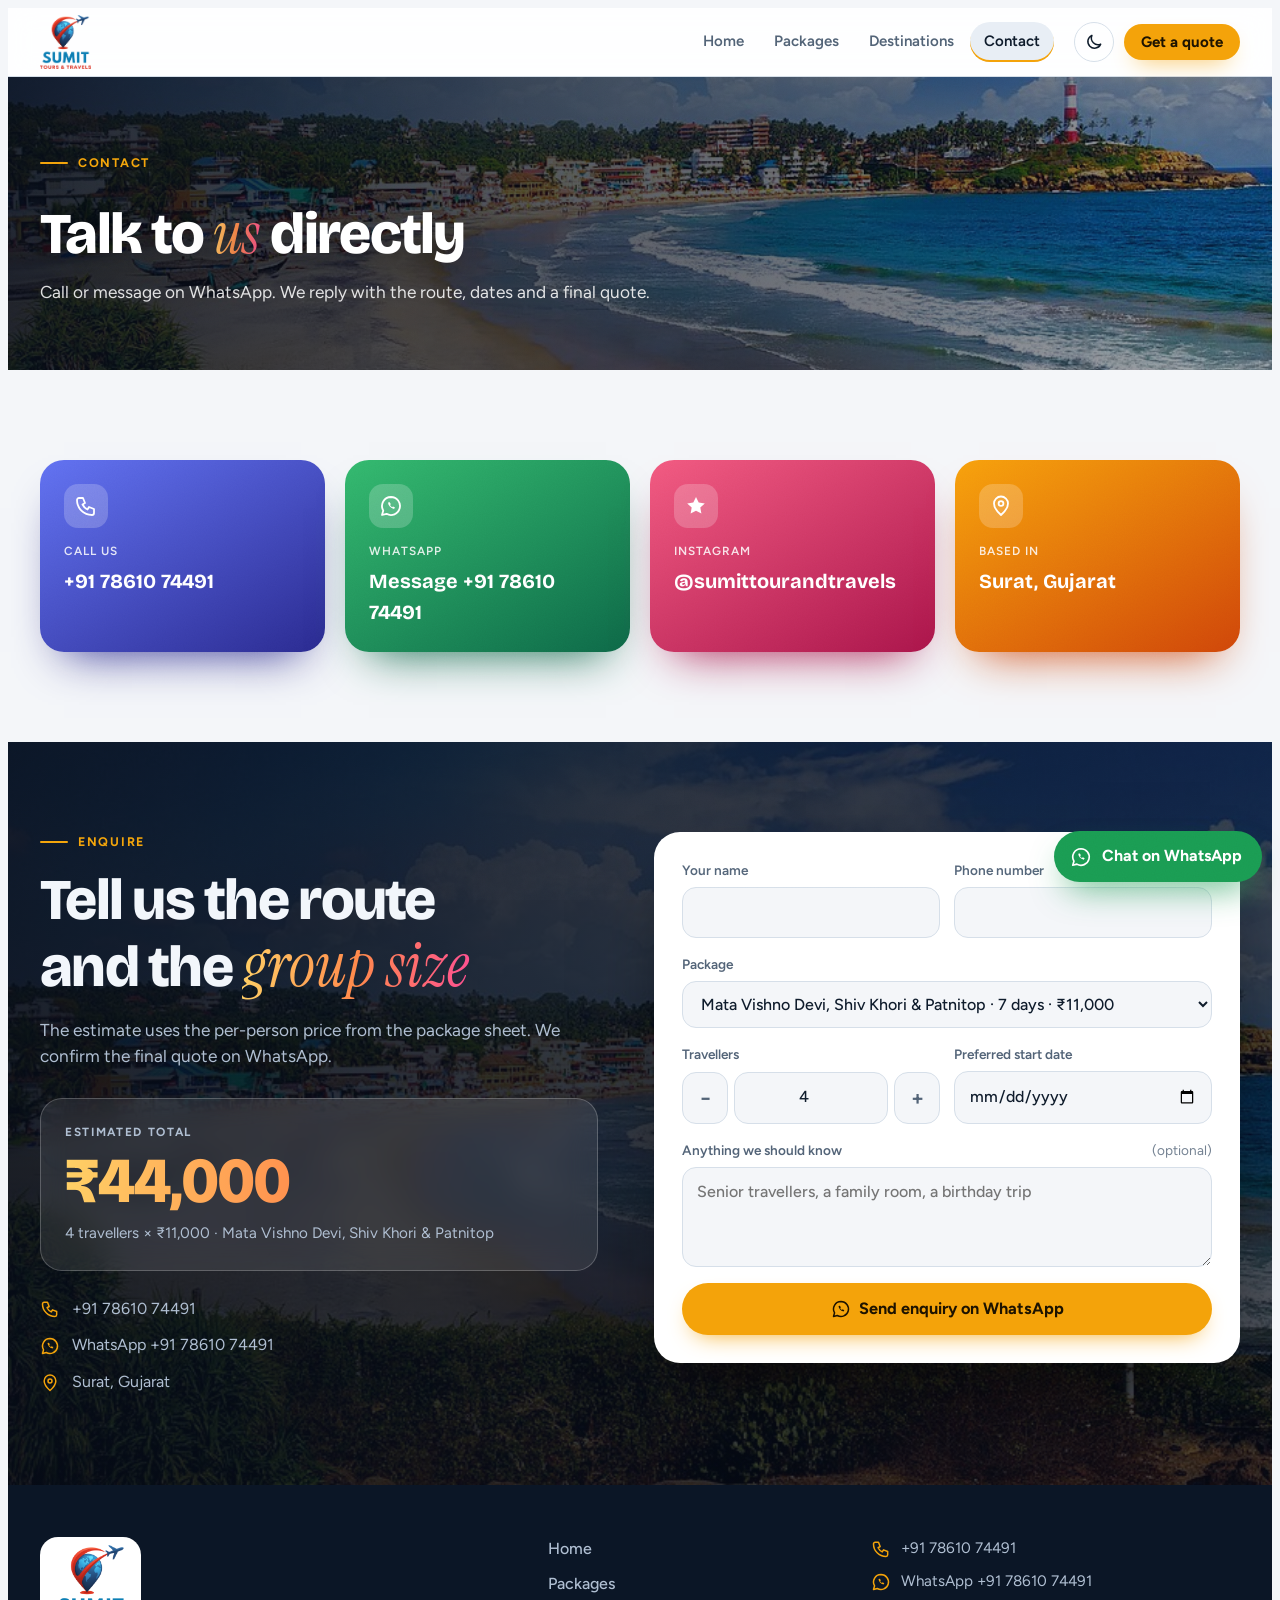
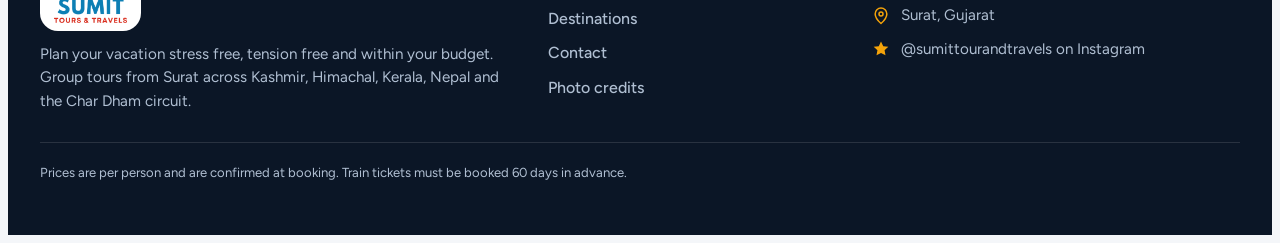
==== contact.html @ 7bdd13c0 "first commit" ====
<!doctype html><html lang="en"><head><meta charset="utf-8"><meta name="viewport" content="width=device-width,initial-scale=1"><meta name="description" content="Call or WhatsApp Sumit Tour & Travels to plan a group tour from Surat."><title>Contact | Sumit Tour &amp; Travels</title><link rel="preconnect" href="https://fonts.googleapis.com"><link rel="preconnect" href="https://fonts.gstatic.com" crossorigin><link rel="stylesheet" href="https://fonts.googleapis.com/css2?family=Bricolage+Grotesque:opsz,wght@12..96,500;12..96,700;12..96,800&family=Figtree:wght@400;500;600;700&family=Instrument+Serif:ital@1&display=swap"><link rel="stylesheet" href="style.css"></head><body data-page="contact">
<svg width="0" height="0" style="position:absolute" aria-hidden="true">
  <defs>
    <symbol id="i-bed" viewBox="0 0 24 24"><path d="M3 18V7M3 14h18v4M21 14v-2a3 3 0 0 0-3-3h-7v5" fill="none" stroke="currentColor" stroke-width="1.8" stroke-linecap="round" stroke-linejoin="round"/><circle cx="7" cy="11" r="1.6" fill="none" stroke="currentColor" stroke-width="1.8"/></symbol>
    <symbol id="i-train" viewBox="0 0 24 24"><rect x="5" y="3" width="14" height="14" rx="3" fill="none" stroke="currentColor" stroke-width="1.8"/><path d="M5 11h14M9 21l2-4M15 21l-2-4" fill="none" stroke="currentColor" stroke-width="1.8" stroke-linecap="round"/><circle cx="9" cy="14" r=".9" fill="currentColor"/><circle cx="15" cy="14" r=".9" fill="currentColor"/></symbol>
    <symbol id="i-meal" viewBox="0 0 24 24"><path d="M6 3v7a2 2 0 0 0 2 2v9M10 3v7M6 6.5h4M17 3c-2 1.5-3 4-3 7h3v11" fill="none" stroke="currentColor" stroke-width="1.8" stroke-linecap="round" stroke-linejoin="round"/></symbol>
    <symbol id="i-users" viewBox="0 0 24 24"><circle cx="9" cy="8" r="3.2" fill="none" stroke="currentColor" stroke-width="1.8"/><path d="M3 20c0-3.3 2.7-5.5 6-5.5s6 2.2 6 5.5M16 5.2a3 3 0 0 1 0 5.6M18 14.8c2 .7 3.2 2.5 3.2 5" fill="none" stroke="currentColor" stroke-width="1.8" stroke-linecap="round"/></symbol>
    <symbol id="i-van" viewBox="0 0 24 24"><path d="M2 16V7a2 2 0 0 1 2-2h10l5 5 3 2v4h-2M2 16h2M10 16h4M14 5v5h5" fill="none" stroke="currentColor" stroke-width="1.8" stroke-linecap="round" stroke-linejoin="round"/><circle cx="7" cy="17" r="2" fill="none" stroke="currentColor" stroke-width="1.8"/><circle cx="17" cy="17" r="2" fill="none" stroke="currentColor" stroke-width="1.8"/></symbol>
    <symbol id="i-heat" viewBox="0 0 24 24"><path d="M12 3c1 3 4 4.5 4 8.5a4 4 0 0 1-8 0c0-1.6.7-2.7 1.6-3.7C10 9.5 11 9 11 7c0-1.5.4-2.8 1-4z" fill="none" stroke="currentColor" stroke-width="1.8" stroke-linejoin="round"/><path d="M5 21h14" stroke="currentColor" stroke-width="1.8" stroke-linecap="round"/></symbol>
    <symbol id="i-cal" viewBox="0 0 24 24"><rect x="3.5" y="5" width="17" height="15" rx="2.5" fill="none" stroke="currentColor" stroke-width="1.8"/><path d="M3.5 10h17M8 3v4M16 3v4" fill="none" stroke="currentColor" stroke-width="1.8" stroke-linecap="round"/></symbol>
    <symbol id="i-pin" viewBox="0 0 24 24"><path d="M12 21s7-6.2 7-11.5a7 7 0 0 0-14 0C5 14.800 12 21 12 21z" fill="none" stroke="currentColor" stroke-width="1.8" stroke-linejoin="round"/><circle cx="12" cy="9.5" r="2.4" fill="none" stroke="currentColor" stroke-width="1.8"/></symbol>
    <symbol id="i-phone" viewBox="0 0 24 24"><path d="M5 4h4l2 5-2.500 1.500a11 11 0 0 0 5 5L15 13l5 2v4a2 2 0 0 1-2 2A15 15 0 0 1 3 6a2 2 0 0 1 2-2z" fill="none" stroke="currentColor" stroke-width="1.8" stroke-linejoin="round"/></symbol>
    <symbol id="i-mail" viewBox="0 0 24 24"><rect x="3" y="5" width="18" height="14" rx="2.500" fill="none" stroke="currentColor" stroke-width="1.8"/><path d="m4 7 8 6 8-6" fill="none" stroke="currentColor" stroke-width="1.8" stroke-linecap="round" stroke-linejoin="round"/></symbol>
    <symbol id="i-star" viewBox="0 0 24 24"><path d="m12 3 2.700 5.600 6.100.8-4.500 4.200 1.100 6-5.400-2.900-5.400 2.900 1.100-6L3.200 9.400l6.100-.8z" fill="currentColor"/></symbol>
    <symbol id="i-arrow" viewBox="0 0 24 24"><path d="M5 12h14m-6-6 6 6-6 6" fill="none" stroke="currentColor" stroke-width="2" stroke-linecap="round" stroke-linejoin="round"/></symbol>
    <symbol id="i-left" viewBox="0 0 24 24"><path d="m15 5-7 7 7 7" fill="none" stroke="currentColor" stroke-width="2" stroke-linecap="round" stroke-linejoin="round"/></symbol>
    <symbol id="i-right" viewBox="0 0 24 24"><path d="m9 5 7 7-7 7" fill="none" stroke="currentColor" stroke-width="2" stroke-linecap="round" stroke-linejoin="round"/></symbol>
    <symbol id="i-x" viewBox="0 0 24 24"><path d="M6 6l12 12M18 6 6 18" fill="none" stroke="currentColor" stroke-width="2" stroke-linecap="round"/></symbol>
    <symbol id="i-wa" viewBox="0 0 24 24"><path d="M12 3a9 9 0 0 0-7.700 13.600L3 21l4.500-1.200A9 9 0 1 0 12 3z" fill="none" stroke="currentColor" stroke-width="1.8" stroke-linejoin="round"/><path d="M9 8.500c.3 3 2.500 5.700 6 6.500l1-1.600-2-1-.9.800c-.9-.4-1.700-1.200-2.100-2.100l.8-.9-1-2z" fill="currentColor"/></symbol>
    <symbol id="i-menu" viewBox="0 0 24 24"><path d="M4 7h16M4 12h16M4 17h16" fill="none" stroke="currentColor" stroke-width="2" stroke-linecap="round"/></symbol>
    <symbol id="i-moon" viewBox="0 0 24 24"><path d="M20 14.500A8 8 0 0 1 9.500 4 8 8 0 1 0 20 14.500z" fill="none" stroke="currentColor" stroke-width="1.8" stroke-linejoin="round"/></symbol>
    <symbol id="i-sun" viewBox="0 0 24 24"><circle cx="12" cy="12" r="4" fill="none" stroke="currentColor" stroke-width="1.8"/><path d="M12 2v3M12 19v3M2 12h3M19 12h3M5 5l2 2M17 17l2 2M19 5l-2 2M7 17l-2 2" stroke="currentColor" stroke-width="1.8" stroke-linecap="round"/></symbol>
    <symbol id="i-warn" viewBox="0 0 24 24"><path d="M12 3 2 20h20z" fill="none" stroke="currentColor" stroke-width="1.8" stroke-linejoin="round"/><path d="M12 10v4.500M12 17.200v.1" stroke="currentColor" stroke-width="2" stroke-linecap="round"/></symbol>
    <symbol id="i-copy" viewBox="0 0 24 24"><rect x="8" y="8" width="12" height="12" rx="2.500" fill="none" stroke="currentColor" stroke-width="1.8"/><path d="M16 8V6a2 2 0 0 0-2-2H6a2 2 0 0 0-2 2v8a2 2 0 0 0 2 2h2" fill="none" stroke="currentColor" stroke-width="1.8"/></symbol>
  </defs>
</svg>
<a class="skip" href="#main">Skip to content</a>
<div class="progress" id="progress" aria-hidden="true"></div>
<header class="top" id="top">
  <div class="wrap top-in">
    <a class="logo" href="index.html" aria-label="Sumit Tour &amp; Travels home"><img src="images/logo.png" alt="Sumit Tours &amp; Travels" width="52" height="56"></a>
    <nav class="nav" id="nav" aria-label="Main"><a href="index.html">Home</a><a href="packages.html">Packages</a><a href="destinations.html">Destinations</a><a href="contact.html" aria-current="page">Contact</a></nav>
    <div class="top-actions">
      <button class="icon-btn" id="themeBtn" type="button" aria-label="Switch colour theme"><svg width="20" height="20"><use href="#i-moon"/></svg></button>
      <a class="btn btn-accent btn-sm" href="contact.html">Get a quote</a>
      <button class="icon-btn menu-btn" id="menuBtn" type="button" aria-label="Open menu" aria-expanded="false" aria-controls="nav"><svg width="22" height="22"><use href="#i-menu"/></svg></button>
    </div>
  </div>
</header>
<main id="main">
<section class="phead">
  <div class="phead-bg" data-bg="kovalam" aria-hidden="true"></div>
  <div class="wrap phead-in"><p class="eyebrow">Contact</p><h1>Talk to <em>us</em> directly</h1><p class="sec-sub">Call or message on WhatsApp. We reply with the route, dates and a final quote.</p></div>
</section>

  <section class="section"><div class="wrap"><div class="ccards" id="ccards"></div></div></section>
  <section class="section enquire" id="enquire" aria-labelledby="h-enq">
    <div class="enq-bg" id="enqBg" aria-hidden="true"></div>
    <div class="wrap enq">
      <div class="enq-copy">
        <p class="eyebrow">Enquire</p>
        <h2 id="h-enq">Tell us the route and the <em>group size</em></h2>
        <p class="sec-sub">The estimate uses the per-person price from the package sheet. We confirm the final quote on WhatsApp.</p>
        <div class="estimate" aria-live="polite">
          <p class="est-label">Estimated total</p>
          <p class="est-total" id="estTotal">₹0</p>
          <p class="est-line" id="estLine"></p>
        </div>
        <ul class="contact" id="contactList"></ul>
      </div>

      <form class="form" id="enqForm" novalidate>
        <div class="two">
          <label class="fld" for="fName"><span>Your name</span><input id="fName" name="name" type="text" autocomplete="name" required></label>
          <label class="fld" for="fPhone"><span>Phone number</span><input id="fPhone" name="phone" type="tel" inputmode="tel" autocomplete="tel" required></label>
        </div>
        <label class="fld" for="fPkg"><span>Package</span><select id="fPkg" name="pkg"></select></label>
        <div class="two">
          <label class="fld" for="fPax"><span>Travellers</span>
            <div class="stepper">
              <button type="button" id="paxMinus" aria-label="Fewer travellers">−</button>
              <input id="fPax" name="pax" type="number" min="1" max="60" value="4" inputmode="numeric">
              <button type="button" id="paxPlus" aria-label="More travellers">+</button>
            </div>
          </label>
          <label class="fld" for="fDate"><span>Preferred start date</span><input id="fDate" name="date" type="date"></label>
        </div>
        <label class="fld" for="fNote"><span>Anything we should know <em>(optional)</em></span><textarea id="fNote" name="note" rows="3" placeholder="Senior travellers, a family room, a birthday trip"></textarea></label>
        <p class="form-err" id="formErr" role="alert" hidden></p>
        <button class="btn btn-accent btn-lg wide" type="submit"><svg width="20" height="20"><use href="#i-wa"/></svg> Send enquiry on WhatsApp</button>
        <div class="ready" id="ready" hidden>
          <p><b>Your message is ready.</b> Open WhatsApp to send it to us.</p>
          <pre id="readyMsg"></pre>
          <div class="ready-btns">
            <a class="btn btn-accent" id="waLink" href="#" target="_blank" rel="noopener">Open WhatsApp <svg width="18" height="18"><use href="#i-arrow"/></svg></a>
            <button class="btn btn-ghost" id="copyMsg" type="button"><svg width="18" height="18"><use href="#i-copy"/></svg> <span>Copy message</span></button>
          </div>
        </div>
      </form>
    </div>
  </section>
</main>
<footer class="foot">
  <div class="wrap foot-in">
    <div>
      <a class="logo foot-logo" href="index.html" aria-label="Sumit Tour &amp; Travels home"><img src="images/logo.png" alt="Sumit Tours &amp; Travels" width="78" height="84"></a>
      <p class="foot-note">Plan your vacation stress free, tension free and within your budget. Group tours from Surat across Kashmir, Himachal, Kerala, Nepal and the Char Dham circuit.</p>
    </div>
    <nav class="foot-nav" aria-label="Footer"><a href="index.html">Home</a><a href="packages.html">Packages</a><a href="destinations.html">Destinations</a><a href="contact.html">Contact</a><a href="credits.html">Photo credits</a></nav>
    <ul class="foot-contact" id="footContact"></ul>
    <p class="fine">Prices are per person and are confirmed at booking. Train tickets must be booked 60 days in advance.</p>
  </div>
</footer>
<script src="data.js"></script><script src="photos.js"></script><script src="art.js"></script><script src="app.js"></script></body></html>
---- style.css ----
/* Layout concept: a cinematic photo hero that rotates with the headline word, then paper-ticket cards (perforated stubs,
   because every trip leaves Surat by train), photo reels, and a dark glass enquiry panel. Saffron is the action colour. */
:root {
  --bg: #f4f6f9;
  --surface: #ffffff;
  --tint: #e8eef5;
  --fg: #0f1c2c;
  --muted: #536478;
  --line: #d6dfe9;
  --accent: #f4a30a;
  --accent-2: #ff5d8f;
  --accent-ink: #1d1300;
  --accent-text: #bf6400;
  --teal: #0c7f79;
  --teal-soft: #d6f0ee;
  --warn: #b3261e;
  --warn-soft: #fde9e7;
  --ink: #0b1626;
  --ink-2: #14284a;
  --on-ink: #f2f6fb;
  --on-ink-muted: #b0bfd2;
  --shadow: 0 1px 2px rgba(11, 22, 38, .06), 0 14px 34px -14px rgba(11, 22, 38, .28);
  --grad: linear-gradient(95deg, #ffd166, #ff8a4c 50%, #ff4f93);
  --grad-text: linear-gradient(95deg, #d97700, #f0502f 55%, #e0307f);
  --font-display: 'Bricolage Grotesque', 'Trebuchet MS', system-ui, sans-serif;
  --font-serif: 'Instrument Serif', 'Georgia', serif;
  --font-body: 'Figtree', system-ui, -apple-system, 'Segoe UI', sans-serif;
  --radius: 22px;
}
@media (prefers-color-scheme: dark) {
  :root:not([data-theme="light"]) {
    --bg: #09131f; --surface: #101e30; --tint: #0d1927; --fg: #eaf0f6; --muted: #9db0c3; --line: #223549;
    --accent: #f6b53c; --accent-text: #f6b53c; --teal: #38c4bc; --teal-soft: #12353a; --warn: #ff8f86; --warn-soft: #3a1d1d;
    --shadow: 0 1px 2px rgba(0, 0, 0, .35), 0 16px 36px -14px rgba(0, 0, 0, .7); --grad-text: var(--grad);
    color-scheme: dark;
  }
}
:root[data-theme="dark"] {
  --bg: #09131f; --surface: #101e30; --tint: #0d1927; --fg: #eaf0f6; --muted: #9db0c3; --line: #223549;
  --accent: #f6b53c; --accent-text: #f6b53c; --teal: #38c4bc; --teal-soft: #12353a; --warn: #ff8f86; --warn-soft: #3a1d1d;
  --shadow: 0 1px 2px rgba(0, 0, 0, .35), 0 16px 36px -14px rgba(0, 0, 0, .7); --grad-text: var(--grad);
  color-scheme: dark;
}

*, *::before, *::after { box-sizing: border-box; }
[hidden] { display: none !important; }
html { scroll-behavior: smooth; scroll-padding-top: 84px; }
body { background: var(--bg); color: var(--fg); font-family: var(--font-body); font-size: 16px; line-height: 1.55; -webkit-font-smoothing: antialiased; overflow-x: clip; }
/* film grain */
body::after { content: ""; position: fixed; inset: 0; z-index: 90; pointer-events: none; opacity: .06; mix-blend-mode: overlay; background-image: url("data:image/svg+xml;utf8,<svg xmlns='http://www.w3.org/2000/svg' width='160' height='160'><filter id='n'><feTurbulence type='fractalNoise' baseFrequency='.9' numOctaves='2' stitchTiles='stitch'/><feColorMatrix values='0 0 0 0 1  0 0 0 0 1  0 0 0 0 1  0 0 0 .9 0'/></filter><rect width='100%' height='100%' filter='url(%23n)'/></svg>"); }
img, svg { max-width: 100%; }
a { color: inherit; }
h1, h2, h3, h4 { font-family: var(--font-display); line-height: 1.08; margin: 0; text-wrap: balance; letter-spacing: -.02em; }
h2 em, h1 em { font-family: var(--font-serif); font-style: italic; font-weight: 400; letter-spacing: 0; }
p { margin: 0; }
button, input, select, textarea { font: inherit; color: inherit; }
:focus-visible { outline: 3px solid var(--accent); outline-offset: 2px; border-radius: 6px; }
.wrap { width: min(1200px, 100% - 40px); margin-inline: auto; }
.skip { position: absolute; left: -999px; top: 8px; background: var(--accent); color: var(--accent-ink); padding: 8px 14px; border-radius: 8px; z-index: 200; }
.skip:focus { left: 12px; }
.progress { position: fixed; top: 0; left: 0; height: 3px; width: 100%; transform-origin: 0 50%; transform: scaleX(var(--p, 0)); background: var(--grad); z-index: 120; }

/* ---------- header ---------- */
.top { position: sticky; top: env(safe-area-inset-top, 0px); z-index: 100; background: color-mix(in srgb, var(--surface) 90%, transparent); backdrop-filter: blur(14px) saturate(1.4); border-bottom: 1px solid var(--line); color: var(--fg); }
.top-in { display: flex; align-items: center; gap: 20px; min-height: 68px; }
.logo { display: inline-flex; align-items: center; gap: 10px; text-decoration: none; font-family: var(--font-display); font-weight: 600; font-size: 1.15rem; letter-spacing: -.01em; }
.logo b { font-weight: 800; color: var(--accent-text); margin-left: 3px; }
.nav { display: flex; gap: 2px; margin-left: auto; }
.nav a { text-decoration: none; padding: 8px 14px; border-radius: 999px; font-weight: 600; font-size: .94rem; color: var(--muted); transition: color .2s, background .2s; }
.nav a:hover { color: var(--fg); background: var(--tint); }
.top-actions { display: flex; align-items: center; gap: 10px; }
.icon-btn { display: inline-grid; place-items: center; width: 40px; height: 40px; border-radius: 50%; border: 1px solid var(--line); background: transparent; color: inherit; cursor: pointer; transition: background .2s, transform .2s; }
.icon-btn:hover { background: var(--tint); transform: rotate(12deg); }
.icon-btn.round { background: var(--surface); }
.icon-btn.round:hover { transform: none; }

/* ---------- buttons ---------- */
.btn { position: relative; display: inline-flex; align-items: center; justify-content: center; gap: 8px; padding: 13px 22px; border-radius: 999px; border: 1.5px solid transparent; font-weight: 700; text-decoration: none; cursor: pointer; transition: transform .2s, box-shadow .25s, background .2s; line-height: 1.1; overflow: hidden; isolation: isolate; }
.btn svg { transition: transform .25s; }
.btn:hover svg { transform: translateX(4px); }
.btn:active { transform: scale(.98); }
.btn-accent { background: var(--accent); color: var(--accent-ink); box-shadow: 0 10px 24px -12px var(--accent); }
.btn-accent::after { content: ""; position: absolute; inset: 0; z-index: -1; background: linear-gradient(110deg, transparent 30%, rgba(255, 255, 255, .55) 50%, transparent 70%); transform: translateX(-120%); transition: transform .6s; }
.btn-accent:hover::after { transform: translateX(120%); }
.btn-accent:hover { box-shadow: 0 14px 30px -10px var(--accent); transform: translateY(-2px); }
.btn-ghost { background: transparent; border-color: currentColor; color: inherit; }
.btn-ghost:hover { background: var(--tint); }
.btn-sm { padding: 9px 16px; font-size: .94rem; }
.btn-lg { padding: 15px 28px; font-size: 1.02rem; }
.btn.wide { width: 100%; }
.link-btn { background: none; border: 0; padding: 4px 0; color: var(--teal); font-weight: 700; cursor: pointer; text-decoration: underline; text-underline-offset: 3px; }

/* ---------- hero (inset photo card, search bar, region circles) ---------- */
.hero2 { padding-top: 18px; }
.hero-card { position: relative; isolation: isolate; border-radius: 32px; overflow: hidden; color: #fff; background: var(--ink); min-height: 600px; display: flex; flex-direction: column; justify-content: flex-end; padding: 56px 48px 112px; }
.hero-bg { position: absolute; inset: 0; z-index: -3; }
.slide { position: absolute; inset: 0; opacity: 0; transition: opacity 1.4s ease; }
.slide.on { opacity: 1; }
.slide .art { position: absolute; inset: 0; background: var(--ink-2); }
.slide.on .art svg, .slide.on .art img { animation: kb 16s ease-out forwards; }
@keyframes kb { from { transform: scale(1.02); } to { transform: scale(1.12) translate(-1.2%, -.8%); } }
.hero-shade { position: absolute; inset: 0; z-index: -2; background: linear-gradient(0deg, rgba(6, 12, 24, .88) 0%, rgba(6, 12, 24, .4) 42%, rgba(6, 12, 24, .05) 100%), linear-gradient(90deg, rgba(6, 12, 24, .45), transparent 62%); }
.hero-copy { max-width: 700px; }
.pill { display: inline-flex; align-items: center; gap: 10px; padding: 7px 16px 7px 12px; border-radius: 999px; background: rgba(255, 255, 255, .14); border: 1px solid rgba(255, 255, 255, .28); backdrop-filter: blur(10px); font-size: .86rem; font-weight: 600; }
.live { width: 9px; height: 9px; border-radius: 50%; background: #4ade80; box-shadow: 0 0 0 0 #4ade8099; animation: pulse 2s infinite; }
@keyframes pulse { 70% { box-shadow: 0 0 0 10px #4ade8000; } 100% { box-shadow: 0 0 0 0 #4ade8000; } }
h1 { font-size: clamp(2.3rem, 5.6vw, 4.5rem); font-weight: 750; margin-top: 18px; letter-spacing: -.035em; line-height: 1.02; text-shadow: 0 4px 30px rgba(0, 0, 0, .4); }
.rot { display: inline-block; }
.rot em { display: inline-block; font-size: 1.1em; line-height: .95; background: var(--grad); -webkit-background-clip: text; background-clip: text; color: transparent; padding-right: .08em; text-shadow: none; }
.rot em.swap { animation: wordIn .7s cubic-bezier(.2, .8, .2, 1); }
@keyframes wordIn { from { opacity: 0; transform: translateY(45%) skewY(4deg); filter: blur(8px); } }
.lead { font-size: clamp(1rem, 1.6vw, 1.15rem); color: #e3ebf5; margin-top: 18px; max-width: 56ch; }
.hero-cta { display: flex; gap: 14px; flex-wrap: wrap; align-items: center; margin-top: 26px; }
.featured { display: inline-flex; align-items: center; gap: 12px; padding: 8px 16px 8px 18px; border-radius: 999px; border: 1px solid rgba(255, 255, 255, .3); background: rgba(255, 255, 255, .12); backdrop-filter: blur(12px); color: #fff; cursor: pointer; text-align: left; transition: background .2s; max-width: 100%; }
.featured:hover { background: rgba(255, 255, 255, .24); }
.f-label { font-size: .68rem; letter-spacing: .12em; text-transform: uppercase; opacity: .75; font-weight: 700; }
.f-main { display: grid; line-height: 1.2; min-width: 0; }
.f-main b { font-size: .95rem; font-weight: 700; white-space: nowrap; overflow: hidden; text-overflow: ellipsis; }
.f-main i { font-style: normal; font-size: .82rem; opacity: .85; }
.hero-thumbs { position: absolute; right: 28px; top: 50%; transform: translateY(-62%); display: grid; gap: 10px; }
.thumb { position: relative; width: 92px; height: 62px; padding: 0; border-radius: 16px; border: 2px solid rgba(255, 255, 255, .45); overflow: hidden; cursor: pointer; background: none; transition: transform .3s, border-color .3s, opacity .3s; opacity: .8; }
.thumb .art { position: absolute; inset: 0; }
.thumb span { position: absolute; left: 0; right: 0; bottom: 0; padding: 10px 6px 3px; font-size: .68rem; font-weight: 700; background: linear-gradient(0deg, rgba(6, 12, 24, .85), transparent); }
.thumb:hover { opacity: 1; transform: translateX(-4px); }
.thumb[aria-selected="true"] { opacity: 1; border-color: var(--accent); transform: translateX(-10px) scale(1.06); }
.photo-credit { position: absolute; right: 28px; bottom: 80px; font-size: .74rem; color: rgba(255, 255, 255, .75); text-align: right; max-width: 52%; }
.photo-credit a { text-underline-offset: 2px; }

.finder { position: relative; z-index: 5; margin: -50px 28px 0; background: var(--surface); border: 1px solid var(--line); border-radius: 26px; box-shadow: 0 30px 60px -30px rgba(11, 22, 38, .55); padding: 16px 16px 16px 22px; display: grid; grid-template-columns: repeat(3, minmax(0, 1fr)) auto; gap: 14px; align-items: end; }
.finder .fld input, .finder .fld select { background: var(--bg); }
.cats { display: flex; gap: 22px; overflow-x: auto; padding: 38px 6px 10px; margin-inline: auto; width: max-content; max-width: 100%; scrollbar-width: none; }
.cat { flex: none; display: grid; justify-items: center; gap: 4px; width: 118px; background: none; border: 0; cursor: pointer; text-align: center; color: var(--fg); }
.cat .cat-ph { position: relative; width: 92px; height: 92px; border-radius: 50%; overflow: hidden; box-shadow: 0 0 0 3px var(--bg), 0 0 0 5px var(--line); transition: transform .3s, box-shadow .3s; margin-bottom: 6px; }
.cat .cat-ph .art { position: absolute; inset: 0; }
.cat:hover .cat-ph { transform: translateY(-5px) scale(1.04); box-shadow: 0 0 0 3px var(--bg), 0 0 0 5px var(--accent); }
.cat b { font-size: .92rem; line-height: 1.2; }
.cat small { color: var(--muted); font-size: .8rem; }
.trust { display: flex; flex-wrap: wrap; justify-content: center; gap: 12px 34px; list-style: none; margin: 0; padding: 22px 0 0; border-top: 1px solid var(--line); margin-top: 18px; color: var(--muted); font-weight: 600; font-size: .94rem; }
.trust li { display: inline-flex; align-items: center; gap: 9px; }
.trust svg { color: var(--teal); }

.fab { position: fixed; right: 18px; bottom: calc(18px + env(safe-area-inset-bottom, 0px)); z-index: 80; display: inline-flex; align-items: center; gap: 10px; padding: 13px 20px 13px 16px; border-radius: 999px; background: #1a9b52; color: #fff; font-weight: 700; text-decoration: none; box-shadow: 0 16px 34px -12px rgba(26, 155, 82, .8); transition: transform .2s, box-shadow .2s; }
.fab:hover { transform: translateY(-3px); box-shadow: 0 22px 40px -12px rgba(26, 155, 82, .9); }

/* ---------- sections ---------- */
.section { padding-block: 90px; }
.section.tint { background: var(--tint); }
.sec-head { display: grid; gap: 14px; margin-bottom: 40px; max-width: 780px; }
.sec-head.row { max-width: none; display: flex; align-items: end; justify-content: space-between; gap: 20px; }
.eyebrow { font-size: .78rem; font-weight: 700; letter-spacing: .14em; text-transform: uppercase; color: var(--teal); display: flex; gap: 10px; align-items: center; flex-wrap: wrap; }
.eyebrow::before { content: ""; width: 28px; height: 2px; background: currentColor; border-radius: 2px; }
h2 { font-size: clamp(2rem, 4.6vw, 3.6rem); font-weight: 800; letter-spacing: -.03em; }
h2 em { font-size: 1.08em; background: var(--grad-text); -webkit-background-clip: text; background-clip: text; color: transparent; padding-right: .05em; }
.sec-sub { color: var(--muted); font-size: 1.08rem; max-width: 62ch; }
.sample { text-transform: none; letter-spacing: 0; font-size: .74rem; font-weight: 600; padding: 3px 10px; border-radius: 999px; background: var(--warn-soft); color: var(--warn); }
.sample::before { display: none; }

/* scroll-driven entrance (transform only, so content is never hidden) */
@supports (animation-timeline: view()) {
  .sec-head, .step, .inc-grid li, .person, .rev { animation: rise linear both; animation-timeline: view(); animation-range: entry 0% entry 45%; }
  @keyframes rise { from { transform: translateY(46px) scale(.97); } }
}

/* ---------- filters ---------- */
.filters { display: grid; gap: 16px; margin-bottom: 34px; padding: 20px; background: var(--surface); border: 1px solid var(--line); border-radius: var(--radius); box-shadow: var(--shadow); }
.chips { display: flex; flex-wrap: wrap; gap: 8px; }
.chip-btn { border: 1.5px solid var(--line); background: transparent; padding: 9px 18px; border-radius: 999px; font-weight: 600; font-size: .92rem; cursor: pointer; transition: all .25s; }
.chip-btn:hover { border-color: var(--accent); transform: translateY(-1px); }
.chip-btn[aria-pressed="true"] { background: var(--fg); color: var(--bg); border-color: var(--fg); }
.chip-btn small { opacity: .6; margin-left: 6px; font-variant-numeric: tabular-nums; }
.filter-row { display: grid; grid-template-columns: minmax(0, 1.4fr) repeat(3, minmax(0, 1fr)); gap: 14px; }
.fld { display: grid; gap: 6px; min-width: 0; font-size: .85rem; font-weight: 600; color: var(--muted); }
.fld > span { display: flex; justify-content: space-between; gap: 8px; }
.fld em { font-weight: 400; font-style: normal; opacity: .8; }
.fld input, .fld select, .fld textarea { width: 100%; padding: 12px 14px; border-radius: 14px; border: 1.5px solid var(--line); background: var(--bg); color: var(--fg); font-weight: 500; font-size: 1rem; min-width: 0; transition: border-color .2s, box-shadow .2s; }
.fld textarea { resize: vertical; }
.fld input:focus, .fld select:focus, .fld textarea:focus { border-color: var(--accent); outline: none; box-shadow: 0 0 0 4px color-mix(in srgb, var(--accent) 25%, transparent); }
.range input { padding: 0; height: 46px; accent-color: var(--accent); background: transparent; border: 0; }
.range output { color: var(--fg); font-variant-numeric: tabular-nums; }
.filter-meta { display: flex; justify-content: space-between; align-items: center; gap: 12px; color: var(--muted); font-size: .92rem; }

/* ---------- ticket cards ---------- */
.grid { display: grid; grid-template-columns: repeat(auto-fill, minmax(min(100%, 330px), 1fr)); gap: 28px; perspective: 1200px; }
.card { --rx: 0deg; --ry: 0deg; --mx: 50%; --my: 0%; position: relative; background: var(--surface); border: 1px solid var(--line); border-radius: var(--radius); display: flex; flex-direction: column; box-shadow: var(--shadow); transition: transform .25s ease-out, box-shadow .3s; transform: rotateX(var(--rx)) rotateY(var(--ry)); transform-style: preserve-3d; min-width: 0; }
.card:hover { box-shadow: 0 2px 4px rgba(11, 22, 38, .1), 0 34px 60px -22px rgba(11, 22, 38, .5); }
.card::after { content: ""; position: absolute; inset: 0; border-radius: inherit; pointer-events: none; background: radial-gradient(420px circle at var(--mx) var(--my), rgba(255, 255, 255, .22), transparent 45%); opacity: 0; transition: opacity .3s; }
.card:hover::after { opacity: 1; }
.cover { position: relative; display: block; width: 100%; aspect-ratio: 4 / 3.1; padding: 0; border: 0; cursor: pointer; background: none; border-radius: var(--radius) var(--radius) 0 0; overflow: hidden; color: #fff; text-align: left; }
.cover .art { position: absolute; inset: 0; transition: transform .8s cubic-bezier(.2, .8, .2, 1); }
.card:hover .cover .art { transform: scale(1.09); }
.cover::after { content: ""; position: absolute; inset: 0; background: linear-gradient(180deg, rgba(6, 12, 24, .35) 0%, transparent 32%, rgba(6, 12, 24, .88) 100%); }
.badge { position: absolute; z-index: 2; padding: 6px 12px; border-radius: 999px; font-size: .76rem; font-weight: 800; letter-spacing: .04em; }
.badge.region { left: 14px; top: 14px; background: rgba(255, 255, 255, .2); border: 1px solid rgba(255, 255, 255, .35); backdrop-filter: blur(8px); color: #fff; }
.badge.days { right: 14px; top: 14px; background: var(--accent); color: var(--accent-ink); }
.cover h3 { position: absolute; z-index: 2; left: 18px; right: 18px; bottom: 16px; font-size: 1.55rem; font-weight: 800; text-shadow: 0 2px 20px rgba(0, 0, 0, .5); }
.card-body { display: grid; gap: 12px; padding: 18px 20px 20px; flex: 1; align-content: start; }
.tagline { color: var(--muted); font-size: .95rem; }
.route { display: flex; flex-wrap: wrap; gap: 6px 4px; list-style: none; padding: 0; margin: 0; }
.route li { font-size: .8rem; font-weight: 700; padding: 4px 10px; border-radius: 999px; background: var(--teal-soft); color: var(--teal); display: inline-flex; gap: 4px; align-items: baseline; }
.route li i { font-style: normal; opacity: .7; font-weight: 600; }
.card-foot { position: relative; margin: 6px -20px -20px; padding: 20px; border-top: 2px dashed var(--line); display: flex; align-items: center; justify-content: space-between; gap: 10px; }
.card-foot::before, .card-foot::after { content: ""; position: absolute; top: -12px; width: 22px; height: 22px; border-radius: 50%; background: var(--bg); border: 1px solid var(--line); }
.card-foot::before { left: -12px; clip-path: inset(0 0 0 50%); }
.card-foot::after { right: -12px; clip-path: inset(0 50% 0 0); }
.price small { display: block; font-size: .7rem; letter-spacing: .1em; text-transform: uppercase; color: var(--muted); font-weight: 700; }
.price b { font-family: var(--font-display); font-size: 1.9rem; font-weight: 800; font-variant-numeric: tabular-nums; letter-spacing: -.02em; line-height: 1.1; }
.empty { text-align: center; padding: 56px 20px; display: grid; gap: 10px; justify-items: center; background: var(--surface); border: 2px dashed var(--line); border-radius: var(--radius); }

/* photo layers */
.art { overflow: hidden; background: var(--tint); position: relative; }
.art svg, .art img { position: absolute; inset: 0; display: block; width: 100%; height: 100%; object-fit: cover; }
.art img.ph { opacity: 0; transition: opacity .8s; }
.art img.ph.ok { opacity: 1; }

/* ---------- reel ---------- */
.reel-sec { position: relative; background: radial-gradient(900px 400px at 15% 0%, #264d8a55, transparent 70%), linear-gradient(180deg, var(--ink-2), var(--ink)); color: var(--on-ink); padding-block: 96px 100px; overflow: hidden; }
.reel-sec .eyebrow { color: var(--accent); }
.reel-sec .sec-sub { color: var(--on-ink-muted); }
.reel { display: grid; gap: 18px; mask-image: linear-gradient(90deg, transparent, #000 8%, #000 92%, transparent); }
.reel-row { overflow: hidden; }
.reel-track { display: flex; gap: 18px; width: max-content; animation: marq 90s linear infinite; }
.reel-row.rev .reel-track { animation-direction: reverse; animation-duration: 110s; }
.reel:hover .reel-track, .reel:focus-within .reel-track { animation-play-state: paused; }
.dest { position: relative; flex: none; width: 230px; aspect-ratio: 4 / 5; padding: 0; border: 0; border-radius: 22px; overflow: hidden; cursor: pointer; text-align: left; color: #fff; background: none; transition: transform .35s cubic-bezier(.2, .8, .2, 1), box-shadow .3s; box-shadow: 0 20px 40px -20px rgba(0, 0, 0, .7); }
.reel-row.rev .dest { aspect-ratio: 5 / 4; width: 280px; }
.dest .art { position: absolute; inset: 0; transition: transform .7s; }
.dest:hover { transform: translateY(-8px) scale(1.03); z-index: 2; }
.dest:hover .art { transform: scale(1.1); }
.dest::after { content: ""; position: absolute; inset: 0; background: linear-gradient(180deg, transparent 48%, rgba(5, 10, 20, .88)); }
.dest[aria-pressed="true"] { outline: 3px solid var(--accent); outline-offset: 3px; }
.dest span { position: absolute; z-index: 1; left: 16px; right: 16px; bottom: 14px; display: grid; }
.dest b { font-family: var(--font-display); font-size: 1.3rem; font-weight: 800; }
.dest small { font-size: .8rem; opacity: .85; }

/* ---------- steps + included ---------- */
.g-teal { --g: linear-gradient(150deg, #14a9a4, #0a5a86); --gs: #0a5a86; }
.g-rose { --g: linear-gradient(150deg, #f2597f, #a9154a); --gs: #a9154a; }
.g-indigo { --g: linear-gradient(150deg, #6070f2, #2a2a8f); --gs: #2a2a8f; }
.g-amber { --g: linear-gradient(150deg, #f7a00c, #cf4509); --gs: #cf4509; }
.g-green { --g: linear-gradient(150deg, #33b86d, #0d6747); --gs: #0d6747; }
.g-sky { --g: linear-gradient(150deg, #3ca3f7, #1a47ae); --gs: #1a47ae; }
.g-ember { --g: linear-gradient(150deg, #ff8340, #aa1f1a); --gs: #aa1f1a; }
.steps { display: grid; grid-template-columns: minmax(0, 1fr) 76px minmax(0, 1fr) 76px minmax(0, 1fr) 76px minmax(0, 1fr); align-items: stretch; list-style: none; padding: 0; margin: 0; }
.step, .inc-grid li { position: relative; overflow: hidden; isolation: isolate; color: #fff; background: var(--g); box-shadow: 0 26px 40px -24px var(--gs); border-radius: 28px; }
.step::before, .inc-grid li::before { content: ""; position: absolute; z-index: -1; right: -46px; top: -46px; width: 170px; height: 170px; border-radius: 50%; background: rgba(255, 255, 255, .13); }
.step::after, .inc-grid li::after { content: ""; position: absolute; z-index: -1; left: -30px; bottom: -60px; width: 130px; height: 130px; border-radius: 50%; background: rgba(0, 0, 0, .12); }
.step { display: grid; gap: 10px; align-content: start; padding: 26px 22px 28px; transition: transform .3s; }
.step:hover { transform: translateY(-6px) rotate(-.6deg); }
.step .ico { display: grid; place-items: center; width: 88px; height: 88px; border-radius: 28px; background: rgba(255, 255, 255, .18); border: 1px solid rgba(255, 255, 255, .3); margin-bottom: 8px; box-shadow: inset 0 1px 0 rgba(255, 255, 255, .35); }
.step .ico svg { width: 62px; height: 62px; filter: drop-shadow(0 6px 8px rgba(0, 0, 0, .25)); }
.step h3 { font-size: 1.28rem; font-weight: 750; }
.step p { color: rgba(255, 255, 255, .9); font-size: .95rem; }
.rope { display: grid; place-items: center; align-self: start; margin-top: 70px; }
.rope svg { width: 72px; height: 44px; overflow: visible; }
.rope .line { fill: none; stroke: var(--muted); stroke-width: 3.2; stroke-linecap: round; stroke-dasharray: 1 8; animation: flow 1.4s linear infinite; }
.rope .head { fill: none; stroke: var(--accent); stroke-width: 4; stroke-linecap: round; stroke-linejoin: round; }
@keyframes flow { to { stroke-dashoffset: -18; } }
.notice { display: flex; gap: 14px; padding: 18px 22px; border-radius: 18px; background: var(--warn-soft); color: var(--warn); margin-top: 28px; align-items: flex-start; }
.notice svg { flex: none; margin-top: 2px; }
.notice p { color: var(--fg); font-size: .95rem; margin-top: 4px; }
.notice b { color: var(--warn); }
.inc-grid { display: grid; grid-template-columns: repeat(3, minmax(0, 1fr)); gap: 20px; list-style: none; padding: 0; margin: 64px 0 0; }
.inc-grid li { display: grid; gap: 8px; padding: 26px 26px 28px; align-content: start; transition: transform .3s; }
.inc-grid li:hover { transform: translateY(-6px); }
.inc-grid .ico svg { width: 76px; height: 76px; margin-bottom: 8px; filter: drop-shadow(0 8px 10px rgba(0, 0, 0, .28)); transition: transform .4s cubic-bezier(.2, .8, .2, 1); }
.inc-grid li:hover .ico svg { transform: rotate(-7deg) scale(1.1); }
.inc-grid b { font-family: var(--font-display); font-size: 1.25rem; font-weight: 750; }
.inc-grid span.d { color: rgba(255, 255, 255, .9); font-size: .95rem; }

/* ---------- team ---------- */
.team-grid { display: grid; grid-template-columns: repeat(auto-fill, minmax(min(100%, 360px), 1fr)); gap: 20px; }
.person { display: grid; grid-template-columns: 104px minmax(0, 1fr); gap: 20px; align-items: center; padding: 20px; background: var(--surface); border: 1px solid var(--line); border-radius: var(--radius); transition: transform .3s, box-shadow .3s; }
.person:hover { transform: translateY(-5px); box-shadow: var(--shadow); }
.avatar { width: 104px; height: 104px; border-radius: 34px 34px 34px 8px; display: grid; place-items: center; overflow: hidden; font-family: var(--font-display); font-weight: 800; font-size: 2.1rem; color: #fff; position: relative; }
.avatar img { object-fit: cover; }
.person h3 { font-size: 1.2rem; }
.person .role { color: var(--muted); font-size: .92rem; }
.person .exp { display: flex; align-items: baseline; gap: 6px; margin-top: 10px; }
.person .exp b { font-family: var(--font-display); font-size: 1.9rem; color: var(--teal); font-variant-numeric: tabular-nums; line-height: 1; }
.person .exp span { font-size: .85rem; color: var(--muted); }
.bar { height: 6px; border-radius: 6px; background: var(--line); margin-top: 8px; overflow: hidden; }
.bar i { display: block; height: 100%; width: var(--w); background: var(--grad); border-radius: inherit; transform-origin: 0 50%; animation: grow 1.4s cubic-bezier(.2, .8, .2, 1) both; }
@keyframes grow { from { transform: scaleX(0); } }
.person .focus { font-size: .86rem; margin-top: 8px; color: var(--fg); }

/* ---------- reviews ---------- */
.rev-track { display: flex; gap: 20px; overflow-x: auto; scroll-snap-type: x mandatory; padding: 6px 2px 20px; scrollbar-width: thin; }
.rev { position: relative; flex: 0 0 min(86%, 400px); scroll-snap-align: start; display: flex; flex-direction: column; gap: 16px; padding: 28px 26px 24px; background: var(--surface); border: 1px solid var(--line); border-radius: var(--radius); overflow: hidden; }
.rev::before { content: "“"; position: absolute; right: 18px; top: -14px; font-family: var(--font-serif); font-size: 9rem; line-height: 1; color: var(--accent); opacity: .22; }
.stars { display: flex; gap: 2px; color: var(--accent); }
.stars .off { color: var(--line); }
.rev blockquote { margin: 0; font-size: 1.05rem; position: relative; }
.rev footer { margin-top: auto; display: flex; align-items: center; gap: 12px; }
.rev .avatar { width: 46px; height: 46px; font-size: 1rem; border-radius: 15px 15px 15px 4px; }
.rev footer b { display: block; font-size: .95rem; }
.rev footer span { font-size: .82rem; color: var(--muted); }
.car-btns { display: flex; gap: 8px; }

/* ---------- enquiry ---------- */
.enquire { position: relative; isolation: isolate; color: var(--on-ink); background: var(--ink); overflow: hidden; }
.enq-bg { position: absolute; inset: 0; z-index: -2; }
.enq-bg .art { position: absolute; inset: 0; }
.enquire::before { content: ""; position: absolute; inset: 0; z-index: -1; background: linear-gradient(100deg, rgba(6, 12, 24, .92), rgba(6, 12, 24, .7)); }
.enquire .eyebrow { color: var(--accent); }
.enquire .sec-sub { color: var(--on-ink-muted); }
.enq { display: grid; grid-template-columns: minmax(0, 1fr) minmax(0, 1.05fr); gap: 56px; align-items: start; }
.enq-copy { display: grid; gap: 18px; }
.estimate { margin-top: 10px; padding: 24px; border-radius: 22px; background: rgba(255, 255, 255, .09); border: 1px solid rgba(255, 255, 255, .22); backdrop-filter: blur(14px); }
.est-label { font-size: .74rem; letter-spacing: .14em; text-transform: uppercase; color: var(--on-ink-muted); font-weight: 700; }
.est-total { font-family: var(--font-display); font-weight: 800; font-size: clamp(2.6rem, 6vw, 4rem); font-variant-numeric: tabular-nums; background: var(--grad); -webkit-background-clip: text; background-clip: text; color: transparent; line-height: 1.1; margin-top: 4px; letter-spacing: -.03em; }
.est-line { color: var(--on-ink-muted); font-size: .95rem; margin-top: 6px; }
.contact { list-style: none; margin: 8px 0 0; padding: 0; display: grid; gap: 12px; color: var(--on-ink-muted); }
.contact li { display: flex; gap: 12px; align-items: center; }
.contact svg { color: var(--accent); flex: none; }
.contact span { user-select: all; }
.form { display: grid; gap: 16px; padding: 28px; background: var(--surface); color: var(--fg); border-radius: 26px; box-shadow: 0 40px 80px -30px rgba(0, 0, 0, .7); min-width: 0; }
.two { display: grid; grid-template-columns: repeat(2, minmax(0, 1fr)); gap: 14px; }
.stepper { display: grid; grid-template-columns: 46px minmax(0, 1fr) 46px; gap: 6px; }
.stepper button { border: 1.5px solid var(--line); background: var(--bg); border-radius: 14px; font-size: 1.3rem; font-weight: 700; cursor: pointer; transition: background .2s, transform .15s; }
.stepper button:hover { background: var(--tint); }
.stepper button:active { transform: scale(.92); }
.stepper input { text-align: center; }
.form-err { padding: 10px 14px; border-radius: 12px; background: var(--warn-soft); color: var(--warn); font-weight: 600; font-size: .92rem; }
.ready { display: grid; gap: 12px; padding: 16px; border-radius: 18px; background: var(--teal-soft); }
.ready pre { margin: 0; white-space: pre-wrap; overflow-wrap: anywhere; font: inherit; font-size: .92rem; padding: 12px; border-radius: 12px; background: var(--surface); border: 1px solid var(--line); user-select: all; }
.ready-btns { display: flex; flex-wrap: wrap; gap: 10px; }

/* ---------- footer ---------- */
.foot { background: var(--ink); color: var(--on-ink); padding-block: 52px; }
.foot-in { display: grid; grid-template-columns: minmax(0, 1.3fr) minmax(0, 1fr); gap: 28px; }
.foot-note { color: var(--on-ink-muted); margin-top: 12px; max-width: 46ch; font-size: .95rem; }
.foot-nav { display: flex; flex-wrap: wrap; gap: 8px 22px; align-content: start; justify-content: flex-end; }
.foot-nav a { color: var(--on-ink-muted); text-decoration: none; font-weight: 500; }
.foot-nav a:hover { color: #fff; }
.fine { grid-column: 1 / -1; color: var(--on-ink-muted); font-size: .82rem; padding-top: 20px; border-top: 1px solid rgba(255, 255, 255, .12); }
.credits { grid-column: 1 / -1; color: var(--on-ink-muted); font-size: .8rem; }
.credits summary { cursor: pointer; font-weight: 600; color: var(--on-ink); }
.credits ul { columns: 2 320px; column-gap: 28px; margin: 12px 0 0; padding: 0; list-style: none; display: block; }
.credits li { break-inside: avoid; padding: 2px 0; }
.credits a { color: inherit; text-underline-offset: 2px; }

/* ---------- modal ---------- */
.modal { width: min(960px, calc(100% - 24px)); max-height: calc(100% - 24px); padding: 0; border: 0; border-radius: 28px; background: var(--surface); color: var(--fg); box-shadow: 0 50px 110px -20px rgba(0, 0, 0, .8); overflow: hidden; }
.modal::backdrop { background: rgba(5, 10, 20, .75); backdrop-filter: blur(6px); }
.modal[open] { display: flex; flex-direction: column; animation: pop .35s cubic-bezier(.2, .8, .2, 1); }
@keyframes pop { from { opacity: 0; transform: translateY(24px) scale(.97); } }
.modal-in { overflow-y: auto; overscroll-behavior: contain; }
.m-hero { position: relative; aspect-ratio: 21 / 8.5; min-height: 210px; color: #fff; }
.m-hero .art { position: absolute; inset: 0; }
.m-hero::after { content: ""; position: absolute; inset: 0; background: linear-gradient(180deg, rgba(6, 12, 24, .25), rgba(6, 12, 24, .85)); }
.m-title { position: absolute; z-index: 1; left: 28px; right: 70px; bottom: 22px; display: grid; gap: 10px; }
.m-title h3 { font-size: clamp(1.7rem, 4vw, 2.8rem); font-weight: 800; letter-spacing: -.03em; }
.m-meta { display: flex; flex-wrap: wrap; gap: 8px; }
.m-meta span { padding: 5px 12px; border-radius: 999px; background: rgba(255, 255, 255, .18); border: 1px solid rgba(255, 255, 255, .3); backdrop-filter: blur(8px); font-size: .82rem; font-weight: 600; }
.m-close { position: absolute; z-index: 2; top: 16px; right: 16px; background: rgba(6, 12, 24, .55); color: #fff; }
.m-body { display: grid; grid-template-columns: minmax(0, 1.5fr) minmax(0, 1fr); gap: 34px; padding: 28px 28px 32px; }
.m-body h4 { font-size: 1.15rem; margin-bottom: 14px; }
.nights-bar { display: flex; height: 14px; border-radius: 999px; overflow: hidden; gap: 3px; margin-bottom: 10px; }
.nights-bar i { display: block; min-width: 8px; transform-origin: 0 50%; animation: grow 1s cubic-bezier(.2, .8, .2, 1) both; }
.nights-key { font-size: .84rem; color: var(--muted); margin-bottom: 22px; }
.stops { list-style: none; margin: 0; padding: 0; display: grid; gap: 14px; position: relative; }
.stop { display: grid; grid-template-columns: 132px minmax(0, 1fr); gap: 16px; align-items: center; padding: 10px; border-radius: 20px; transition: background .25s; }
.stop:hover { background: var(--tint); }
.stop .art { aspect-ratio: 4 / 3; border-radius: 16px; }
.stop b { font-family: var(--font-display); font-size: 1.15rem; display: flex; gap: 8px; align-items: center; flex-wrap: wrap; }
.stop b em { font-style: normal; font-family: var(--font-body); font-size: .76rem; font-weight: 700; color: var(--teal); background: var(--teal-soft); padding: 2px 10px; border-radius: 999px; }
.stop p { color: var(--muted); font-size: .92rem; margin-top: 3px; }
.stop .dot { display: inline-block; width: 11px; height: 11px; border-radius: 50%; }
.m-side { display: grid; gap: 20px; align-content: start; min-width: 0; }
.incl { list-style: none; padding: 0; margin: 0; display: grid; gap: 10px; }
.incl li { display: flex; gap: 10px; align-items: flex-start; font-size: .95rem; }
.incl svg { color: var(--teal); flex: none; margin-top: 2px; }
.m-note { padding: 12px 14px; border-radius: 12px; background: var(--warn-soft); color: var(--fg); font-size: .9rem; border-left: 4px solid var(--warn); }
.m-price { position: relative; padding: 20px; border-radius: 20px; background: var(--tint); display: grid; gap: 12px; }
.m-price .p { display: flex; justify-content: space-between; align-items: baseline; gap: 10px; }
.m-price .p b { font-family: var(--font-display); font-size: 1.9rem; font-weight: 800; font-variant-numeric: tabular-nums; }
.m-price .stepper { grid-template-columns: 42px minmax(0, 1fr) 42px; }
.m-price .tot { display: flex; justify-content: space-between; font-weight: 700; padding-top: 10px; border-top: 2px dashed var(--line); font-variant-numeric: tabular-nums; }

/* ---------- responsive ---------- */
@media (max-width: 1020px) {
  .nav { display: none; }
  .top-actions { margin-left: auto; }
  .enq { grid-template-columns: minmax(0, 1fr); gap: 40px; }
  .hero-card { min-height: 560px; padding: 40px 28px 108px; }
  .hero-thumbs { right: 18px; }
  .finder { grid-template-columns: repeat(2, minmax(0, 1fr)); margin-inline: 14px; }
  .finder .btn { grid-column: 1 / -1; }
  .filter-row { grid-template-columns: repeat(2, minmax(0, 1fr)); }
  .filter-row .grow { grid-column: 1 / -1; }
  .steps { grid-template-columns: minmax(0, 1fr); max-width: 520px; margin-inline: auto; }
  .rope { margin: 0; height: 76px; }
  .rope svg { transform: rotate(90deg); }
  .inc-grid { grid-template-columns: repeat(2, minmax(0, 1fr)); }
  .m-body { grid-template-columns: minmax(0, 1fr); }
  .photo-credit { max-width: 90%; }
}
@media (max-width: 620px) {
  .section { padding-block: 64px; }
  .hero-card { padding: 28px 20px 96px; min-height: 0; border-radius: 26px; }
  .hero-thumbs { position: static; transform: none; display: flex; gap: 8px; margin-top: 22px; overflow-x: auto; }
  .thumb { flex: none; width: 82px; height: 56px; }
  .thumb[aria-selected="true"], .thumb:hover { transform: none; }
  .finder { grid-template-columns: minmax(0, 1fr); margin-inline: 10px; padding: 16px; }
  .photo-credit { position: static; max-width: none; text-align: left; margin-top: 14px; }
  .inc-grid { grid-template-columns: minmax(0, 1fr); }
  .fab span { display: none; } .fab { padding: 15px; }
  .sec-head.row { align-items: start; flex-direction: column; }
  .two { grid-template-columns: minmax(0, 1fr); }
  .person { grid-template-columns: 80px minmax(0, 1fr); gap: 14px; }
  .avatar { width: 80px; height: 80px; font-size: 1.6rem; }
  .foot-in { grid-template-columns: minmax(0, 1fr); }
  .foot-nav { justify-content: flex-start; }
  .stop { grid-template-columns: 100px minmax(0, 1fr); }
  .m-hero { aspect-ratio: 16 / 10; }
  .m-body { padding: 20px 18px 24px; }
  .form { padding: 20px; }
  .dest { width: 180px; } .reel-row.rev .dest { width: 220px; }
  .top .btn-sm { display: none; }
}
@media (prefers-reduced-motion: reduce) {
  html { scroll-behavior: auto; }
  *, *::before, *::after { animation: none !important; transition: none !important; }
  .reel-row { overflow-x: auto; }
}

.reel-sec h2 em, .enquire h2 em { background-image: var(--grad); }
.cat { align-content: start; }
.inc-grid .ico { display: grid; place-items: center; width: 92px; height: 92px; border-radius: 28px; background: rgba(255, 255, 255, .18); border: 1px solid rgba(255, 255, 255, .3); box-shadow: inset 0 1px 0 rgba(255, 255, 255, .35); margin-bottom: 10px; }
.inc-grid .ico svg { width: 64px; height: 64px; margin: 0; }

/* ======================= multi-page additions ======================= */
.logo img { display: block; height: 54px; width: auto; }
.foot-logo { background: #fff; padding: 8px 14px; border-radius: 18px; }
.foot-logo img { height: 78px; }
.nav a[aria-current="page"] { color: var(--fg); background: var(--tint); box-shadow: inset 0 -2px 0 var(--accent); }
.menu-btn { display: none; }
.cat, .dest { text-decoration: none; }
.btn-light { background: #fff; color: #0b1626; border-color: #fff; }
.btn-light:hover { background: #eef2f8; }

/* page banners */
.phead { position: relative; isolation: isolate; color: #fff; background: var(--ink); overflow: hidden; padding-block: 76px 64px; }
.phead-bg { position: absolute; inset: 0; z-index: -2; }
.phead-bg .art { position: absolute; inset: 0; }
.phead::before { content: ""; position: absolute; inset: 0; z-index: -1; background: linear-gradient(100deg, rgba(6, 12, 24, .9), rgba(6, 12, 24, .55) 70%, rgba(6, 12, 24, .35)); }
.phead-in { display: grid; gap: 14px; max-width: 1200px; }
.phead .eyebrow { color: var(--accent); }
.phead h1 { font-size: clamp(2.1rem, 5vw, 3.6rem); font-weight: 800; letter-spacing: -.03em; line-height: 1.05; max-width: 20ch; text-wrap: balance; }
.phead h1 em { font-family: var(--font-serif, 'Instrument Serif', serif); font-weight: 400; background: var(--grad); -webkit-background-clip: text; background-clip: text; color: transparent; }
.phead .sec-sub { color: rgba(255, 255, 255, .86); max-width: 60ch; }
.tour-head { padding-block: 64px 56px; min-height: 360px; display: flex; align-items: flex-end; }
.tour-head .phead-in { width: min(1200px, 100% - 40px); margin-inline: auto; }
.tour-head .phead-in { max-width: none; }
.crumbs { display: flex; flex-wrap: wrap; gap: 8px; font-size: .86rem; color: rgba(255, 255, 255, .8); }
.crumbs a { color: inherit; text-underline-offset: 3px; }
.crumbs b { color: #fff; }
.m-price-chip { background: var(--accent) !important; color: #231400 !important; border-color: transparent !important; font-weight: 800 !important; }

/* horizontal route */
.sub-h { font-size: 1.25rem; margin: 38px 0 16px; }
.trip-wrap { margin-top: 8px; }
.trip { display: flex; align-items: stretch; gap: 0; overflow-x: auto; padding: 6px 2px 18px; scroll-snap-type: x proximity; scrollbar-width: thin; }
.leg { flex: 1 1 0; min-width: 158px; max-width: 280px; scroll-snap-align: start; display: flex; flex-direction: column; background: var(--surface); border: 1px solid var(--line); border-radius: 22px; overflow: hidden; box-shadow: var(--shadow); transition: transform .3s, box-shadow .3s; }
.leg:hover { transform: translateY(-5px); }
.leg-ph { position: relative; display: block; aspect-ratio: 4 / 3; flex: none; }
.leg-ph .art { position: absolute; inset: 0; }
.leg-body { display: grid; gap: 8px; align-content: start; padding: 14px 16px 18px; flex: 1; }
.leg-body b { font-family: var(--font-display); font-size: 1.2rem; line-height: 1.15; }
.leg-body .nt { justify-self: start; font-size: .76rem; font-weight: 800; padding: 3px 12px; border-radius: 999px; color: #fff; background: var(--c, var(--teal)); }
.leg-body p { color: var(--muted); font-size: .9rem; }
.hop { flex: none; width: 38px; display: grid; place-items: center; align-self: center; margin-bottom: 40px; }
.hop svg { width: 46px; height: 24px; overflow: visible; }
.hop .line { fill: none; stroke: var(--muted); stroke-width: 3; stroke-linecap: round; stroke-dasharray: 1 7; animation: flow 1.4s linear infinite; }
.hop .head { fill: none; stroke: var(--accent); stroke-width: 4; stroke-linecap: round; stroke-linejoin: round; }

.tour-cols { display: grid; grid-template-columns: minmax(0, 1.4fr) minmax(0, 1fr); gap: 48px; align-items: start; }
.incl.big { gap: 14px; margin-bottom: 20px; }
.incl.big li { font-size: 1.02rem; align-items: center; padding: 12px 16px; background: var(--surface); border: 1px solid var(--line); border-radius: 16px; }
.incl.big svg { margin: 0; }
.tour-cols .m-note { margin-top: 14px; }
.m-price.sticky { position: sticky; top: 92px; background: var(--surface); border: 1px solid var(--line); box-shadow: var(--shadow); }
.m-price .wide { width: 100%; }

/* cta band */
.cta { background: linear-gradient(110deg, #0f5d8f, #0b1626 70%); color: #fff; padding-block: 56px; }
.cta-in { display: flex; align-items: center; justify-content: space-between; gap: 28px; flex-wrap: wrap; }
.cta h2 { font-size: clamp(1.6rem, 3.4vw, 2.3rem); font-weight: 800; letter-spacing: -.02em; }
.cta p { color: rgba(255, 255, 255, .8); margin-top: 6px; }
.cta-btns { display: flex; gap: 12px; flex-wrap: wrap; }

/* contact cards */
.ccards { display: grid; grid-template-columns: repeat(auto-fit, minmax(min(100%, 240px), 1fr)); gap: 20px; }
.ccard { display: grid; gap: 6px; align-content: start; padding: 24px; border-radius: 24px; color: #fff; text-decoration: none; background: var(--g); box-shadow: 0 24px 44px -24px var(--gs); transition: transform .3s; }
a.ccard:hover { transform: translateY(-6px); }
.ccard svg { width: 44px; height: 44px; padding: 10px; border-radius: 14px; background: rgba(255, 255, 255, .2); margin-bottom: 8px; }
.ccard small { opacity: .85; font-weight: 600; text-transform: uppercase; letter-spacing: .08em; font-size: .74rem; }
.ccard b { font-family: var(--font-display); font-size: 1.25rem; overflow-wrap: anywhere; }

/* destinations */
.reel-flat { padding-block: 40px 44px; }
.dest-grid { display: grid; grid-template-columns: repeat(auto-fill, minmax(min(100%, 250px), 1fr)); gap: 22px; }
.dcard { display: flex; flex-direction: column; background: var(--surface); border: 1px solid var(--line); border-radius: 22px; overflow: hidden; text-decoration: none; color: inherit; box-shadow: var(--shadow); transition: transform .3s; }
.dcard:hover { transform: translateY(-6px); }
.dc-ph { position: relative; display: block; aspect-ratio: 4 / 3; overflow: hidden; }
.dc-ph .art { position: absolute; inset: 0; transition: transform .7s; }
.dcard:hover .dc-ph .art { transform: scale(1.08); }
.dc-body { display: grid; gap: 6px; padding: 14px 16px 16px; align-content: start; flex: 1; }
.dc-body b { font-family: var(--font-display); font-size: 1.2rem; }
.dc-body > span { color: var(--muted); font-size: .9rem; }
.dc-body i { font-style: normal; font-weight: 700; color: var(--teal); font-size: .85rem; display: inline-flex; gap: 6px; align-items: center; margin-top: 4px; }

/* footer extras */
.foot-in { grid-template-columns: minmax(0, 1.3fr) minmax(0, .8fr) minmax(0, 1fr); }
.foot-contact { list-style: none; margin: 0; padding: 0; display: grid; gap: 10px; align-content: start; color: var(--on-ink-muted); font-size: .95rem; }
.foot-contact li { display: flex; gap: 10px; align-items: center; }
.foot-contact svg { color: var(--accent); flex: none; }
.foot-contact a { color: inherit; text-decoration: none; overflow-wrap: anywhere; }
.foot-contact a:hover { color: #fff; }
.foot-nav { flex-direction: column; justify-content: flex-start; gap: 10px; }
.fine { grid-column: 1 / -1; }
.contact a { color: inherit; text-decoration: none; }
.contact a:hover { color: #fff; text-decoration: underline; }

/* photo credits */
.credit-list { list-style: none; padding: 0; margin: 0; display: grid; grid-template-columns: repeat(auto-fill, minmax(min(100%, 300px), 1fr)); gap: 12px; }
.credit-list li { display: grid; gap: 2px; padding: 12px 16px; border: 1px solid var(--line); border-radius: 14px; background: var(--surface); font-size: .92rem; }
.credit-list span { color: var(--muted); }

@media (max-width: 1020px) {
  .menu-btn { display: inline-grid; }
  .nav { display: none; position: absolute; left: 0; right: 0; top: 100%; flex-direction: column; gap: 4px; padding: 12px 20px 18px; background: var(--surface); border-bottom: 1px solid var(--line); box-shadow: 0 24px 40px -24px rgba(0, 0, 0, .4); margin: 0; }
  .top.menu-open .nav { display: flex; }
  .nav a { padding: 12px 14px; font-size: 1.02rem; }
  .tour-cols { grid-template-columns: minmax(0, 1fr); }
  .m-price.sticky { position: static; }
  .foot-in { grid-template-columns: minmax(0, 1fr) minmax(0, 1fr); }
}
@media (max-width: 620px) {
  .logo img { height: 46px; }
  .phead { padding-block: 52px 44px; }
  .tour-head { min-height: 300px; }
  .foot-in { grid-template-columns: minmax(0, 1fr); }
  .leg { min-width: 220px; }
  .cta-btns .btn { width: 100%; }
}

/* ======================= round 3: hero stack, region tiles, expanding route panels ======================= */
.hero-thumbs { display: none; }
.hero-stack { position: absolute; right: 56px; top: 50%; transform: translateY(-54%); width: min(330px, 30vw); aspect-ratio: 3 / 4; }
.sc { position: absolute; inset: 0; margin: 0; border-radius: 26px; overflow: hidden; cursor: pointer; border: 3px solid rgba(255, 255, 255, .85); box-shadow: 0 40px 70px -26px rgba(0, 0, 0, .75); transition: transform .8s cubic-bezier(.2, .8, .2, 1), opacity .6s, filter .6s; background: var(--ink-2); }
.sc .art { position: absolute; inset: 0; }
.sc::after { content: ""; position: absolute; inset: 0; background: linear-gradient(180deg, transparent 55%, rgba(6, 12, 24, .85)); }
.sc figcaption { position: absolute; z-index: 2; left: 18px; right: 18px; bottom: 16px; display: grid; gap: 2px; color: #fff; }
.sc figcaption b { font-family: var(--font-display); font-size: 1.5rem; font-weight: 800; }
.sc figcaption span { font-size: .82rem; opacity: .9; }
.sc[data-pos="0"] { transform: none; }
.sc[data-pos="1"] { transform: translate(34px, 8px) rotate(6deg) scale(.94); filter: brightness(.75); }
.sc[data-pos="2"] { transform: translate(62px, 18px) rotate(12deg) scale(.88); filter: brightness(.55); }
.sc[data-pos="x"] { transform: translate(40px, 0) scale(.8); opacity: 0; pointer-events: none; }
.sc[data-pos="0"]:hover { transform: translateY(-6px) rotate(-1.5deg); }
.hero-dots { position: absolute; left: 48px; right: 48px; bottom: 34px; display: flex; gap: 10px; z-index: 3; }
.hero-dots button { flex: 1 1 0; max-width: 130px; display: grid; gap: 6px; background: none; border: 0; padding: 0; cursor: pointer; color: rgba(255, 255, 255, .75); text-align: left; font: inherit; font-size: .74rem; font-weight: 700; }
.hero-dots i { display: block; height: 4px; border-radius: 4px; background: rgba(255, 255, 255, .3); position: relative; overflow: hidden; }
.hero-dots i::after { content: ""; position: absolute; inset: 0; background: var(--accent); transform: scaleX(0); transform-origin: 0 50%; }
.hero-dots button[aria-selected="true"] { color: #fff; }
.hero-dots button[aria-selected="true"] i::after { transform: scaleX(1); animation: fill 5.6s linear; }
@keyframes fill { from { transform: scaleX(0); } to { transform: scaleX(1); } }

.reg-h { font-size: 1.3rem; text-align: center; margin: 44px 0 18px; }
.regions { display: grid; grid-template-columns: repeat(5, minmax(0, 1fr)); gap: 16px; }
.rtile { position: relative; aspect-ratio: 3 / 3.6; border-radius: 24px; overflow: hidden; color: #fff; text-decoration: none; box-shadow: var(--shadow); isolation: isolate; }
.rtile .art { position: absolute; inset: 0; transition: transform .8s cubic-bezier(.2, .8, .2, 1); z-index: -1; }
.rtile:hover .art { transform: scale(1.1); }
.rtile::after { content: ""; position: absolute; inset: 0; background: linear-gradient(180deg, transparent 40%, rgba(6, 12, 24, .9)); }
.rt-txt { position: absolute; z-index: 2; left: 16px; right: 16px; bottom: 14px; display: grid; gap: 4px; }
.rt-txt b { font-family: var(--font-display); font-size: 1.25rem; line-height: 1.1; }
.rt-txt small { display: inline-flex; gap: 6px; align-items: center; font-weight: 700; color: var(--accent); }

/* route: expanding photo panels, one equal-height row */
.fan { display: flex; gap: 14px; height: 440px; margin-top: 8px; }
.panel { position: relative; flex: 1 1 0; min-width: 0; border-radius: 28px; overflow: hidden; cursor: pointer; color: #fff; background: var(--ink-2); transition: flex-grow .7s cubic-bezier(.2, .8, .2, 1), box-shadow .3s; isolation: isolate; outline-offset: 3px; }
.panel.on { flex-grow: 4.2; box-shadow: 0 34px 60px -28px rgba(11, 22, 38, .75); }
.panel .art { position: absolute; inset: 0; z-index: -1; }
.panel::after { content: ""; position: absolute; inset: 0; background: linear-gradient(180deg, rgba(6, 12, 24, .25), transparent 30%, rgba(6, 12, 24, .88) 100%); }
.panel .nt { position: absolute; z-index: 2; top: 16px; left: 16px; font-size: .78rem; font-weight: 800; padding: 4px 13px; border-radius: 999px; color: #fff; background: var(--c); white-space: nowrap; }
.pn-txt { position: absolute; z-index: 2; left: 20px; right: 20px; bottom: 18px; display: grid; gap: 6px; }
.pn-txt b { font-family: var(--font-display); font-size: 1.35rem; line-height: 1.1; white-space: nowrap; overflow: hidden; text-overflow: ellipsis; }
.panel.on .pn-txt b { font-size: 2rem; }
.pn-txt p { max-height: 0; opacity: 0; overflow: hidden; transition: max-height .5s, opacity .5s .15s; font-size: .98rem; max-width: 42ch; }
.panel.on .pn-txt p { max-height: 5em; opacity: 1; }
.panel:not(.on) .pn-txt b { writing-mode: vertical-rl; transform: rotate(180deg); align-self: end; font-size: 1.3rem; max-height: 300px; }
.panel:not(.on) .pn-txt { left: 0; right: 0; bottom: 20px; justify-items: center; }

@media (max-width: 1020px) {
  .hero-stack { display: none; }
  .hero-dots { left: 28px; right: 28px; }
  .regions { grid-template-columns: repeat(3, minmax(0, 1fr)); }
}
@media (max-width: 620px) {
  .hero-dots { position: static; margin-top: 20px; }
  .hero-dots button span { display: none; }
  .regions { display: flex; gap: 12px; overflow-x: auto; scroll-snap-type: x mandatory; padding-bottom: 8px; margin-inline: -20px; padding-inline: 20px; }
  .rtile { flex: none; width: 150px; scroll-snap-align: start; }
  .fan { height: 400px; gap: 10px; }
  .panel.on { flex-grow: 3.2; }
  .panel.on .pn-txt b { font-size: 1.5rem; }
}
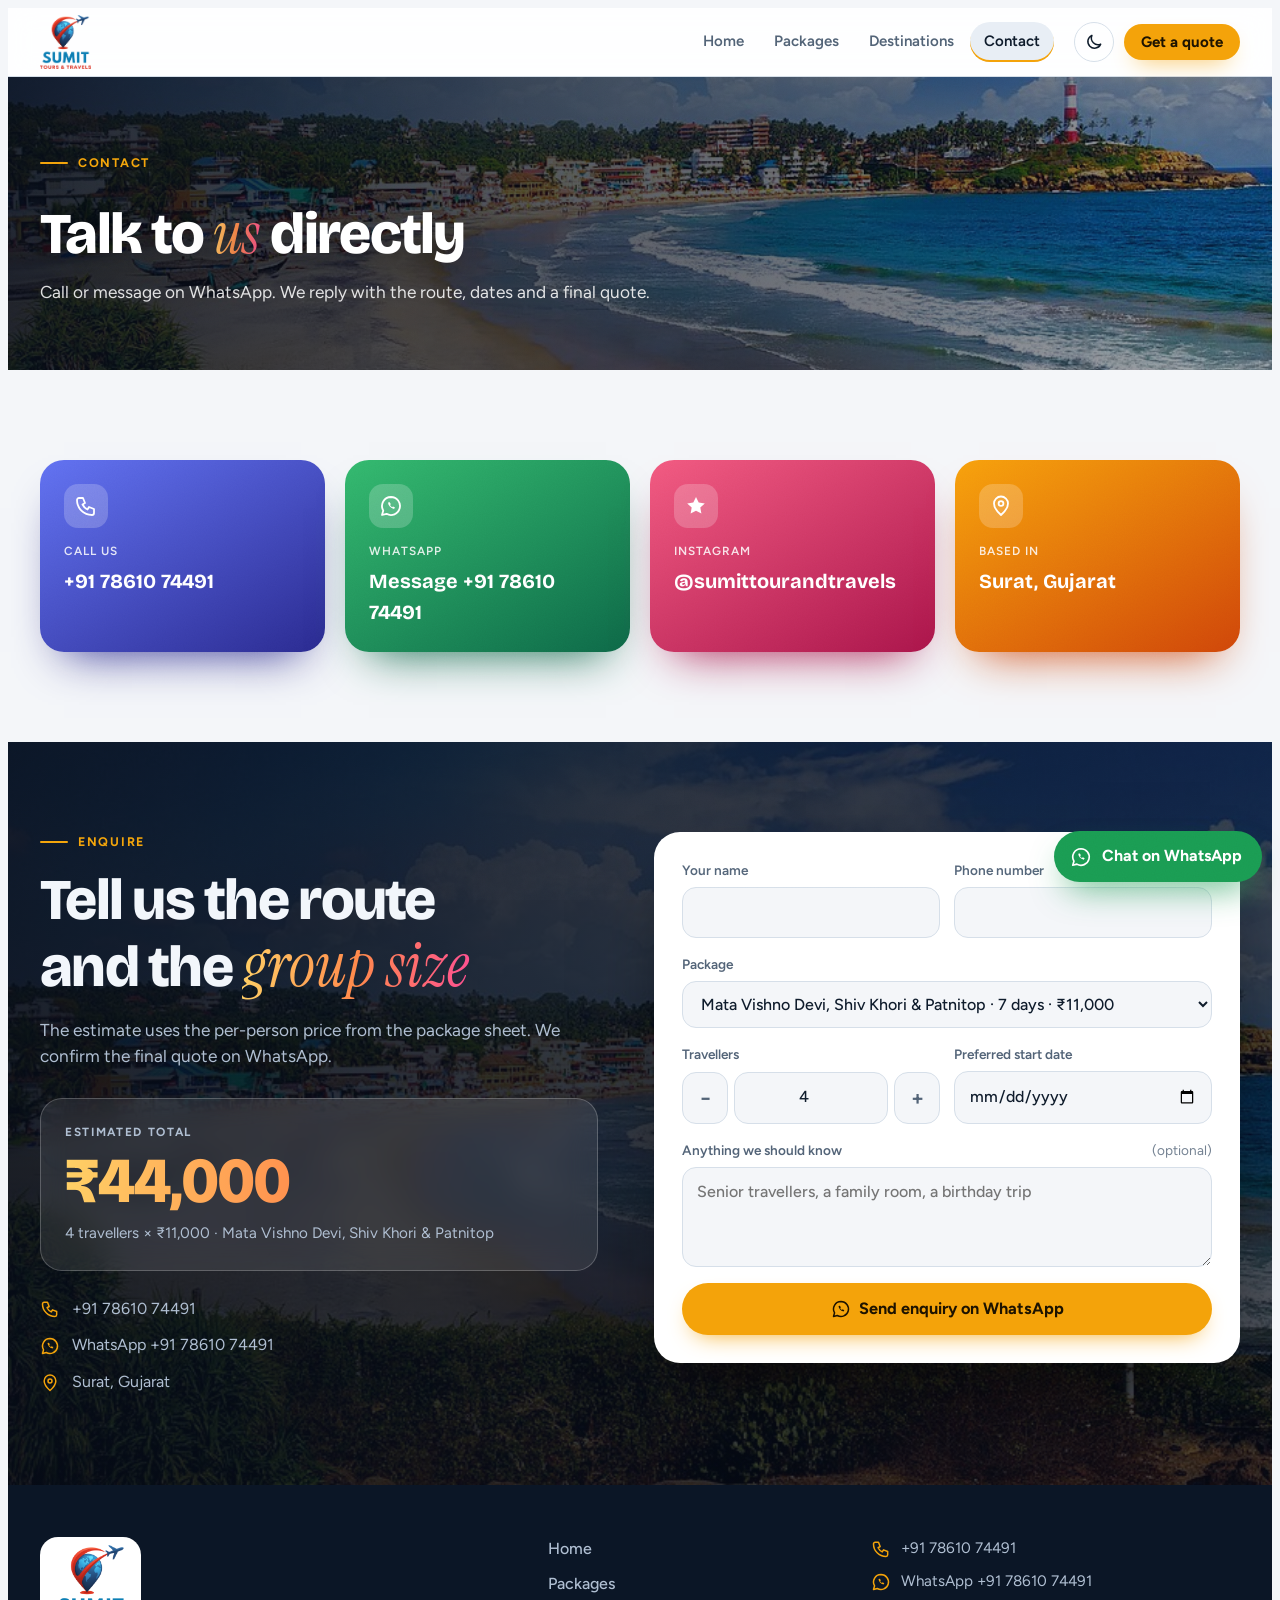
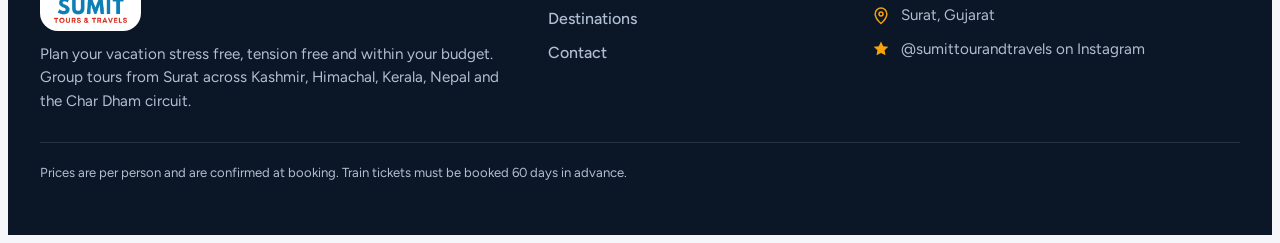
==== commit ee337fa4: "Add files via upload" ====
--- a/contact.html
+++ b/contact.html
@@ -1,104 +1,104 @@
-<!doctype html><html lang="en"><head><meta charset="utf-8"><meta name="viewport" content="width=device-width,initial-scale=1"><meta name="description" content="Call or WhatsApp Sumit Tour & Travels to plan a group tour from Surat."><title>Contact | Sumit Tour &amp; Travels</title><link rel="preconnect" href="https://fonts.googleapis.com"><link rel="preconnect" href="https://fonts.gstatic.com" crossorigin><link rel="stylesheet" href="https://fonts.googleapis.com/css2?family=Bricolage+Grotesque:opsz,wght@12..96,500;12..96,700;12..96,800&family=Figtree:wght@400;500;600;700&family=Instrument+Serif:ital@1&display=swap"><link rel="stylesheet" href="style.css"></head><body data-page="contact">
-<svg width="0" height="0" style="position:absolute" aria-hidden="true">
-  <defs>
-    <symbol id="i-bed" viewBox="0 0 24 24"><path d="M3 18V7M3 14h18v4M21 14v-2a3 3 0 0 0-3-3h-7v5" fill="none" stroke="currentColor" stroke-width="1.8" stroke-linecap="round" stroke-linejoin="round"/><circle cx="7" cy="11" r="1.6" fill="none" stroke="currentColor" stroke-width="1.8"/></symbol>
-    <symbol id="i-train" viewBox="0 0 24 24"><rect x="5" y="3" width="14" height="14" rx="3" fill="none" stroke="currentColor" stroke-width="1.8"/><path d="M5 11h14M9 21l2-4M15 21l-2-4" fill="none" stroke="currentColor" stroke-width="1.8" stroke-linecap="round"/><circle cx="9" cy="14" r=".9" fill="currentColor"/><circle cx="15" cy="14" r=".9" fill="currentColor"/></symbol>
-    <symbol id="i-meal" viewBox="0 0 24 24"><path d="M6 3v7a2 2 0 0 0 2 2v9M10 3v7M6 6.5h4M17 3c-2 1.5-3 4-3 7h3v11" fill="none" stroke="currentColor" stroke-width="1.8" stroke-linecap="round" stroke-linejoin="round"/></symbol>
-    <symbol id="i-users" viewBox="0 0 24 24"><circle cx="9" cy="8" r="3.2" fill="none" stroke="currentColor" stroke-width="1.8"/><path d="M3 20c0-3.3 2.7-5.5 6-5.5s6 2.2 6 5.5M16 5.2a3 3 0 0 1 0 5.6M18 14.8c2 .7 3.2 2.5 3.2 5" fill="none" stroke="currentColor" stroke-width="1.8" stroke-linecap="round"/></symbol>
-    <symbol id="i-van" viewBox="0 0 24 24"><path d="M2 16V7a2 2 0 0 1 2-2h10l5 5 3 2v4h-2M2 16h2M10 16h4M14 5v5h5" fill="none" stroke="currentColor" stroke-width="1.8" stroke-linecap="round" stroke-linejoin="round"/><circle cx="7" cy="17" r="2" fill="none" stroke="currentColor" stroke-width="1.8"/><circle cx="17" cy="17" r="2" fill="none" stroke="currentColor" stroke-width="1.8"/></symbol>
-    <symbol id="i-heat" viewBox="0 0 24 24"><path d="M12 3c1 3 4 4.5 4 8.5a4 4 0 0 1-8 0c0-1.6.7-2.7 1.6-3.7C10 9.5 11 9 11 7c0-1.5.4-2.8 1-4z" fill="none" stroke="currentColor" stroke-width="1.8" stroke-linejoin="round"/><path d="M5 21h14" stroke="currentColor" stroke-width="1.8" stroke-linecap="round"/></symbol>
-    <symbol id="i-cal" viewBox="0 0 24 24"><rect x="3.5" y="5" width="17" height="15" rx="2.5" fill="none" stroke="currentColor" stroke-width="1.8"/><path d="M3.5 10h17M8 3v4M16 3v4" fill="none" stroke="currentColor" stroke-width="1.8" stroke-linecap="round"/></symbol>
-    <symbol id="i-pin" viewBox="0 0 24 24"><path d="M12 21s7-6.2 7-11.5a7 7 0 0 0-14 0C5 14.800 12 21 12 21z" fill="none" stroke="currentColor" stroke-width="1.8" stroke-linejoin="round"/><circle cx="12" cy="9.5" r="2.4" fill="none" stroke="currentColor" stroke-width="1.8"/></symbol>
-    <symbol id="i-phone" viewBox="0 0 24 24"><path d="M5 4h4l2 5-2.500 1.500a11 11 0 0 0 5 5L15 13l5 2v4a2 2 0 0 1-2 2A15 15 0 0 1 3 6a2 2 0 0 1 2-2z" fill="none" stroke="currentColor" stroke-width="1.8" stroke-linejoin="round"/></symbol>
-    <symbol id="i-mail" viewBox="0 0 24 24"><rect x="3" y="5" width="18" height="14" rx="2.500" fill="none" stroke="currentColor" stroke-width="1.8"/><path d="m4 7 8 6 8-6" fill="none" stroke="currentColor" stroke-width="1.8" stroke-linecap="round" stroke-linejoin="round"/></symbol>
-    <symbol id="i-star" viewBox="0 0 24 24"><path d="m12 3 2.700 5.600 6.100.8-4.500 4.200 1.100 6-5.400-2.900-5.400 2.900 1.100-6L3.200 9.400l6.100-.8z" fill="currentColor"/></symbol>
-    <symbol id="i-arrow" viewBox="0 0 24 24"><path d="M5 12h14m-6-6 6 6-6 6" fill="none" stroke="currentColor" stroke-width="2" stroke-linecap="round" stroke-linejoin="round"/></symbol>
-    <symbol id="i-left" viewBox="0 0 24 24"><path d="m15 5-7 7 7 7" fill="none" stroke="currentColor" stroke-width="2" stroke-linecap="round" stroke-linejoin="round"/></symbol>
-    <symbol id="i-right" viewBox="0 0 24 24"><path d="m9 5 7 7-7 7" fill="none" stroke="currentColor" stroke-width="2" stroke-linecap="round" stroke-linejoin="round"/></symbol>
-    <symbol id="i-x" viewBox="0 0 24 24"><path d="M6 6l12 12M18 6 6 18" fill="none" stroke="currentColor" stroke-width="2" stroke-linecap="round"/></symbol>
-    <symbol id="i-wa" viewBox="0 0 24 24"><path d="M12 3a9 9 0 0 0-7.700 13.600L3 21l4.500-1.200A9 9 0 1 0 12 3z" fill="none" stroke="currentColor" stroke-width="1.8" stroke-linejoin="round"/><path d="M9 8.500c.3 3 2.500 5.700 6 6.500l1-1.600-2-1-.9.800c-.9-.4-1.700-1.200-2.100-2.100l.8-.9-1-2z" fill="currentColor"/></symbol>
-    <symbol id="i-menu" viewBox="0 0 24 24"><path d="M4 7h16M4 12h16M4 17h16" fill="none" stroke="currentColor" stroke-width="2" stroke-linecap="round"/></symbol>
-    <symbol id="i-moon" viewBox="0 0 24 24"><path d="M20 14.500A8 8 0 0 1 9.500 4 8 8 0 1 0 20 14.500z" fill="none" stroke="currentColor" stroke-width="1.8" stroke-linejoin="round"/></symbol>
-    <symbol id="i-sun" viewBox="0 0 24 24"><circle cx="12" cy="12" r="4" fill="none" stroke="currentColor" stroke-width="1.8"/><path d="M12 2v3M12 19v3M2 12h3M19 12h3M5 5l2 2M17 17l2 2M19 5l-2 2M7 17l-2 2" stroke="currentColor" stroke-width="1.8" stroke-linecap="round"/></symbol>
-    <symbol id="i-warn" viewBox="0 0 24 24"><path d="M12 3 2 20h20z" fill="none" stroke="currentColor" stroke-width="1.8" stroke-linejoin="round"/><path d="M12 10v4.500M12 17.200v.1" stroke="currentColor" stroke-width="2" stroke-linecap="round"/></symbol>
-    <symbol id="i-copy" viewBox="0 0 24 24"><rect x="8" y="8" width="12" height="12" rx="2.500" fill="none" stroke="currentColor" stroke-width="1.8"/><path d="M16 8V6a2 2 0 0 0-2-2H6a2 2 0 0 0-2 2v8a2 2 0 0 0 2 2h2" fill="none" stroke="currentColor" stroke-width="1.8"/></symbol>
-  </defs>
-</svg>
-<a class="skip" href="#main">Skip to content</a>
-<div class="progress" id="progress" aria-hidden="true"></div>
-<header class="top" id="top">
-  <div class="wrap top-in">
-    <a class="logo" href="index.html" aria-label="Sumit Tour &amp; Travels home"><img src="images/logo.png" alt="Sumit Tours &amp; Travels" width="52" height="56"></a>
-    <nav class="nav" id="nav" aria-label="Main"><a href="index.html">Home</a><a href="packages.html">Packages</a><a href="destinations.html">Destinations</a><a href="contact.html" aria-current="page">Contact</a></nav>
-    <div class="top-actions">
-      <button class="icon-btn" id="themeBtn" type="button" aria-label="Switch colour theme"><svg width="20" height="20"><use href="#i-moon"/></svg></button>
-      <a class="btn btn-accent btn-sm" href="contact.html">Get a quote</a>
-      <button class="icon-btn menu-btn" id="menuBtn" type="button" aria-label="Open menu" aria-expanded="false" aria-controls="nav"><svg width="22" height="22"><use href="#i-menu"/></svg></button>
-    </div>
-  </div>
-</header>
-<main id="main">
-<section class="phead">
-  <div class="phead-bg" data-bg="kovalam" aria-hidden="true"></div>
-  <div class="wrap phead-in"><p class="eyebrow">Contact</p><h1>Talk to <em>us</em> directly</h1><p class="sec-sub">Call or message on WhatsApp. We reply with the route, dates and a final quote.</p></div>
-</section>
-
-  <section class="section"><div class="wrap"><div class="ccards" id="ccards"></div></div></section>
-  <section class="section enquire" id="enquire" aria-labelledby="h-enq">
-    <div class="enq-bg" id="enqBg" aria-hidden="true"></div>
-    <div class="wrap enq">
-      <div class="enq-copy">
-        <p class="eyebrow">Enquire</p>
-        <h2 id="h-enq">Tell us the route and the <em>group size</em></h2>
-        <p class="sec-sub">The estimate uses the per-person price from the package sheet. We confirm the final quote on WhatsApp.</p>
-        <div class="estimate" aria-live="polite">
-          <p class="est-label">Estimated total</p>
-          <p class="est-total" id="estTotal">₹0</p>
-          <p class="est-line" id="estLine"></p>
-        </div>
-        <ul class="contact" id="contactList"></ul>
-      </div>
-
-      <form class="form" id="enqForm" novalidate>
-        <div class="two">
-          <label class="fld" for="fName"><span>Your name</span><input id="fName" name="name" type="text" autocomplete="name" required></label>
-          <label class="fld" for="fPhone"><span>Phone number</span><input id="fPhone" name="phone" type="tel" inputmode="tel" autocomplete="tel" required></label>
-        </div>
-        <label class="fld" for="fPkg"><span>Package</span><select id="fPkg" name="pkg"></select></label>
-        <div class="two">
-          <label class="fld" for="fPax"><span>Travellers</span>
-            <div class="stepper">
-              <button type="button" id="paxMinus" aria-label="Fewer travellers">−</button>
-              <input id="fPax" name="pax" type="number" min="1" max="60" value="4" inputmode="numeric">
-              <button type="button" id="paxPlus" aria-label="More travellers">+</button>
-            </div>
-          </label>
-          <label class="fld" for="fDate"><span>Preferred start date</span><input id="fDate" name="date" type="date"></label>
-        </div>
-        <label class="fld" for="fNote"><span>Anything we should know <em>(optional)</em></span><textarea id="fNote" name="note" rows="3" placeholder="Senior travellers, a family room, a birthday trip"></textarea></label>
-        <p class="form-err" id="formErr" role="alert" hidden></p>
-        <button class="btn btn-accent btn-lg wide" type="submit"><svg width="20" height="20"><use href="#i-wa"/></svg> Send enquiry on WhatsApp</button>
-        <div class="ready" id="ready" hidden>
-          <p><b>Your message is ready.</b> Open WhatsApp to send it to us.</p>
-          <pre id="readyMsg"></pre>
-          <div class="ready-btns">
-            <a class="btn btn-accent" id="waLink" href="#" target="_blank" rel="noopener">Open WhatsApp <svg width="18" height="18"><use href="#i-arrow"/></svg></a>
-            <button class="btn btn-ghost" id="copyMsg" type="button"><svg width="18" height="18"><use href="#i-copy"/></svg> <span>Copy message</span></button>
-          </div>
-        </div>
-      </form>
-    </div>
-  </section>
-</main>
-<footer class="foot">
-  <div class="wrap foot-in">
-    <div>
-      <a class="logo foot-logo" href="index.html" aria-label="Sumit Tour &amp; Travels home"><img src="images/logo.png" alt="Sumit Tours &amp; Travels" width="78" height="84"></a>
-      <p class="foot-note">Plan your vacation stress free, tension free and within your budget. Group tours from Surat across Kashmir, Himachal, Kerala, Nepal and the Char Dham circuit.</p>
-    </div>
-    <nav class="foot-nav" aria-label="Footer"><a href="index.html">Home</a><a href="packages.html">Packages</a><a href="destinations.html">Destinations</a><a href="contact.html">Contact</a><a href="credits.html">Photo credits</a></nav>
-    <ul class="foot-contact" id="footContact"></ul>
-    <p class="fine">Prices are per person and are confirmed at booking. Train tickets must be booked 60 days in advance.</p>
-  </div>
-</footer>
+<!doctype html><html lang="en"><head><meta charset="utf-8"><meta name="viewport" content="width=device-width,initial-scale=1"><meta name="description" content="Call or WhatsApp Sumit Tour & Travels to plan a group tour from Surat."><title>Contact | Sumit Tour &amp; Travels</title><link rel="preconnect" href="https://fonts.googleapis.com"><link rel="preconnect" href="https://fonts.gstatic.com" crossorigin><link rel="stylesheet" href="https://fonts.googleapis.com/css2?family=Bricolage+Grotesque:opsz,wght@12..96,500;12..96,700;12..96,800&family=Figtree:wght@400;500;600;700&family=Instrument+Serif:ital@1&display=swap"><link rel="stylesheet" href="style.css"></head><body data-page="contact">
+<svg width="0" height="0" style="position:absolute" aria-hidden="true">
+  <defs>
+    <symbol id="i-bed" viewBox="0 0 24 24"><path d="M3 18V7M3 14h18v4M21 14v-2a3 3 0 0 0-3-3h-7v5" fill="none" stroke="currentColor" stroke-width="1.8" stroke-linecap="round" stroke-linejoin="round"/><circle cx="7" cy="11" r="1.6" fill="none" stroke="currentColor" stroke-width="1.8"/></symbol>
+    <symbol id="i-train" viewBox="0 0 24 24"><rect x="5" y="3" width="14" height="14" rx="3" fill="none" stroke="currentColor" stroke-width="1.8"/><path d="M5 11h14M9 21l2-4M15 21l-2-4" fill="none" stroke="currentColor" stroke-width="1.8" stroke-linecap="round"/><circle cx="9" cy="14" r=".9" fill="currentColor"/><circle cx="15" cy="14" r=".9" fill="currentColor"/></symbol>
+    <symbol id="i-meal" viewBox="0 0 24 24"><path d="M6 3v7a2 2 0 0 0 2 2v9M10 3v7M6 6.5h4M17 3c-2 1.5-3 4-3 7h3v11" fill="none" stroke="currentColor" stroke-width="1.8" stroke-linecap="round" stroke-linejoin="round"/></symbol>
+    <symbol id="i-users" viewBox="0 0 24 24"><circle cx="9" cy="8" r="3.2" fill="none" stroke="currentColor" stroke-width="1.8"/><path d="M3 20c0-3.3 2.7-5.5 6-5.5s6 2.2 6 5.5M16 5.2a3 3 0 0 1 0 5.6M18 14.8c2 .7 3.2 2.5 3.2 5" fill="none" stroke="currentColor" stroke-width="1.8" stroke-linecap="round"/></symbol>
+    <symbol id="i-van" viewBox="0 0 24 24"><path d="M2 16V7a2 2 0 0 1 2-2h10l5 5 3 2v4h-2M2 16h2M10 16h4M14 5v5h5" fill="none" stroke="currentColor" stroke-width="1.8" stroke-linecap="round" stroke-linejoin="round"/><circle cx="7" cy="17" r="2" fill="none" stroke="currentColor" stroke-width="1.8"/><circle cx="17" cy="17" r="2" fill="none" stroke="currentColor" stroke-width="1.8"/></symbol>
+    <symbol id="i-heat" viewBox="0 0 24 24"><path d="M12 3c1 3 4 4.5 4 8.5a4 4 0 0 1-8 0c0-1.6.7-2.7 1.6-3.7C10 9.5 11 9 11 7c0-1.5.4-2.8 1-4z" fill="none" stroke="currentColor" stroke-width="1.8" stroke-linejoin="round"/><path d="M5 21h14" stroke="currentColor" stroke-width="1.8" stroke-linecap="round"/></symbol>
+    <symbol id="i-cal" viewBox="0 0 24 24"><rect x="3.5" y="5" width="17" height="15" rx="2.5" fill="none" stroke="currentColor" stroke-width="1.8"/><path d="M3.5 10h17M8 3v4M16 3v4" fill="none" stroke="currentColor" stroke-width="1.8" stroke-linecap="round"/></symbol>
+    <symbol id="i-pin" viewBox="0 0 24 24"><path d="M12 21s7-6.2 7-11.5a7 7 0 0 0-14 0C5 14.800 12 21 12 21z" fill="none" stroke="currentColor" stroke-width="1.8" stroke-linejoin="round"/><circle cx="12" cy="9.5" r="2.4" fill="none" stroke="currentColor" stroke-width="1.8"/></symbol>
+    <symbol id="i-phone" viewBox="0 0 24 24"><path d="M5 4h4l2 5-2.500 1.500a11 11 0 0 0 5 5L15 13l5 2v4a2 2 0 0 1-2 2A15 15 0 0 1 3 6a2 2 0 0 1 2-2z" fill="none" stroke="currentColor" stroke-width="1.8" stroke-linejoin="round"/></symbol>
+    <symbol id="i-mail" viewBox="0 0 24 24"><rect x="3" y="5" width="18" height="14" rx="2.500" fill="none" stroke="currentColor" stroke-width="1.8"/><path d="m4 7 8 6 8-6" fill="none" stroke="currentColor" stroke-width="1.8" stroke-linecap="round" stroke-linejoin="round"/></symbol>
+    <symbol id="i-star" viewBox="0 0 24 24"><path d="m12 3 2.700 5.600 6.100.8-4.500 4.200 1.100 6-5.400-2.900-5.400 2.900 1.100-6L3.200 9.400l6.100-.8z" fill="currentColor"/></symbol>
+    <symbol id="i-arrow" viewBox="0 0 24 24"><path d="M5 12h14m-6-6 6 6-6 6" fill="none" stroke="currentColor" stroke-width="2" stroke-linecap="round" stroke-linejoin="round"/></symbol>
+    <symbol id="i-left" viewBox="0 0 24 24"><path d="m15 5-7 7 7 7" fill="none" stroke="currentColor" stroke-width="2" stroke-linecap="round" stroke-linejoin="round"/></symbol>
+    <symbol id="i-right" viewBox="0 0 24 24"><path d="m9 5 7 7-7 7" fill="none" stroke="currentColor" stroke-width="2" stroke-linecap="round" stroke-linejoin="round"/></symbol>
+    <symbol id="i-x" viewBox="0 0 24 24"><path d="M6 6l12 12M18 6 6 18" fill="none" stroke="currentColor" stroke-width="2" stroke-linecap="round"/></symbol>
+    <symbol id="i-wa" viewBox="0 0 24 24"><path d="M12 3a9 9 0 0 0-7.700 13.600L3 21l4.500-1.200A9 9 0 1 0 12 3z" fill="none" stroke="currentColor" stroke-width="1.8" stroke-linejoin="round"/><path d="M9 8.500c.3 3 2.500 5.700 6 6.500l1-1.600-2-1-.9.800c-.9-.4-1.700-1.200-2.100-2.100l.8-.9-1-2z" fill="currentColor"/></symbol>
+    <symbol id="i-menu" viewBox="0 0 24 24"><path d="M4 7h16M4 12h16M4 17h16" fill="none" stroke="currentColor" stroke-width="2" stroke-linecap="round"/></symbol>
+    <symbol id="i-moon" viewBox="0 0 24 24"><path d="M20 14.500A8 8 0 0 1 9.500 4 8 8 0 1 0 20 14.500z" fill="none" stroke="currentColor" stroke-width="1.8" stroke-linejoin="round"/></symbol>
+    <symbol id="i-sun" viewBox="0 0 24 24"><circle cx="12" cy="12" r="4" fill="none" stroke="currentColor" stroke-width="1.8"/><path d="M12 2v3M12 19v3M2 12h3M19 12h3M5 5l2 2M17 17l2 2M19 5l-2 2M7 17l-2 2" stroke="currentColor" stroke-width="1.8" stroke-linecap="round"/></symbol>
+    <symbol id="i-warn" viewBox="0 0 24 24"><path d="M12 3 2 20h20z" fill="none" stroke="currentColor" stroke-width="1.8" stroke-linejoin="round"/><path d="M12 10v4.500M12 17.200v.1" stroke="currentColor" stroke-width="2" stroke-linecap="round"/></symbol>
+    <symbol id="i-copy" viewBox="0 0 24 24"><rect x="8" y="8" width="12" height="12" rx="2.500" fill="none" stroke="currentColor" stroke-width="1.8"/><path d="M16 8V6a2 2 0 0 0-2-2H6a2 2 0 0 0-2 2v8a2 2 0 0 0 2 2h2" fill="none" stroke="currentColor" stroke-width="1.8"/></symbol>
+  </defs>
+</svg>
+<a class="skip" href="#main">Skip to content</a>
+<div class="progress" id="progress" aria-hidden="true"></div>
+<header class="top" id="top">
+  <div class="wrap top-in">
+    <a class="logo" href="index.html" aria-label="Sumit Tour &amp; Travels home"><img src="images/logo.png" alt="Sumit Tours &amp; Travels" width="52" height="56"></a>
+    <nav class="nav" id="nav" aria-label="Main"><a href="index.html">Home</a><a href="packages.html">Packages</a><a href="destinations.html">Destinations</a><a href="contact.html" aria-current="page">Contact</a></nav>
+    <div class="top-actions">
+      <button class="icon-btn" id="themeBtn" type="button" aria-label="Switch colour theme"><svg width="20" height="20"><use href="#i-moon"/></svg></button>
+      <a class="btn btn-accent btn-sm" href="contact.html">Get a quote</a>
+      <button class="icon-btn menu-btn" id="menuBtn" type="button" aria-label="Open menu" aria-expanded="false" aria-controls="nav"><svg width="22" height="22"><use href="#i-menu"/></svg></button>
+    </div>
+  </div>
+</header>
+<main id="main">
+<section class="phead">
+  <div class="phead-bg" data-bg="kovalam" aria-hidden="true"></div>
+  <div class="wrap phead-in"><p class="eyebrow">Contact</p><h1>Talk to <em>us</em> directly</h1><p class="sec-sub">Call or message on WhatsApp. We reply with the route, dates and a final quote.</p></div>
+</section>
+
+  <section class="section"><div class="wrap"><div class="ccards" id="ccards"></div></div></section>
+  <section class="section enquire" id="enquire" aria-labelledby="h-enq">
+    <div class="enq-bg" id="enqBg" aria-hidden="true"></div>
+    <div class="wrap enq">
+      <div class="enq-copy">
+        <p class="eyebrow">Enquire</p>
+        <h2 id="h-enq">Tell us the route and the <em>group size</em></h2>
+        <p class="sec-sub">The estimate uses the per-person price from the package sheet. We confirm the final quote on WhatsApp.</p>
+        <div class="estimate" aria-live="polite">
+          <p class="est-label">Estimated total</p>
+          <p class="est-total" id="estTotal">₹0</p>
+          <p class="est-line" id="estLine"></p>
+        </div>
+        <ul class="contact" id="contactList"></ul>
+      </div>
+
+      <form class="form" id="enqForm" novalidate>
+        <div class="two">
+          <label class="fld" for="fName"><span>Your name</span><input id="fName" name="name" type="text" autocomplete="name" required></label>
+          <label class="fld" for="fPhone"><span>Phone number</span><input id="fPhone" name="phone" type="tel" inputmode="tel" autocomplete="tel" required></label>
+        </div>
+        <label class="fld" for="fPkg"><span>Package</span><select id="fPkg" name="pkg"></select></label>
+        <div class="two">
+          <label class="fld" for="fPax"><span>Travellers</span>
+            <div class="stepper">
+              <button type="button" id="paxMinus" aria-label="Fewer travellers">−</button>
+              <input id="fPax" name="pax" type="number" min="1" max="60" value="4" inputmode="numeric">
+              <button type="button" id="paxPlus" aria-label="More travellers">+</button>
+            </div>
+          </label>
+          <label class="fld" for="fDate"><span>Preferred start date</span><input id="fDate" name="date" type="date"></label>
+        </div>
+        <label class="fld" for="fNote"><span>Anything we should know <em>(optional)</em></span><textarea id="fNote" name="note" rows="3" placeholder="Senior travellers, a family room, a birthday trip"></textarea></label>
+        <p class="form-err" id="formErr" role="alert" hidden></p>
+        <button class="btn btn-accent btn-lg wide" type="submit"><svg width="20" height="20"><use href="#i-wa"/></svg> Send enquiry on WhatsApp</button>
+        <div class="ready" id="ready" hidden>
+          <p><b>Your message is ready.</b> Open WhatsApp to send it to us.</p>
+          <pre id="readyMsg"></pre>
+          <div class="ready-btns">
+            <a class="btn btn-accent" id="waLink" href="#" target="_blank" rel="noopener">Open WhatsApp <svg width="18" height="18"><use href="#i-arrow"/></svg></a>
+            <button class="btn btn-ghost" id="copyMsg" type="button"><svg width="18" height="18"><use href="#i-copy"/></svg> <span>Copy message</span></button>
+          </div>
+        </div>
+      </form>
+    </div>
+  </section>
+</main>
+<footer class="foot">
+  <div class="wrap foot-in">
+    <div>
+      <a class="logo foot-logo" href="index.html" aria-label="Sumit Tour &amp; Travels home"><img src="images/logo.png" alt="Sumit Tours &amp; Travels" width="78" height="84"></a>
+      <p class="foot-note">Plan your vacation stress free, tension free and within your budget. Group tours from Surat across Kashmir, Himachal, Kerala, Nepal and the Char Dham circuit.</p>
+    </div>
+    <nav class="foot-nav" aria-label="Footer"><a href="index.html">Home</a><a href="packages.html">Packages</a><a href="destinations.html">Destinations</a><a href="contact.html">Contact</a></nav>
+    <ul class="foot-contact" id="footContact"></ul>
+    <p class="fine">Prices are per person and are confirmed at booking. Train tickets must be booked 60 days in advance.</p>
+  </div>
+</footer>
 <script src="data.js"></script><script src="photos.js"></script><script src="art.js"></script><script src="app.js"></script></body></html>
--- a/style.css
+++ b/style.css
@@ -1,608 +1,635 @@
-/* Layout concept: a cinematic photo hero that rotates with the headline word, then paper-ticket cards (perforated stubs,
-   because every trip leaves Surat by train), photo reels, and a dark glass enquiry panel. Saffron is the action colour. */
-:root {
-  --bg: #f4f6f9;
-  --surface: #ffffff;
-  --tint: #e8eef5;
-  --fg: #0f1c2c;
-  --muted: #536478;
-  --line: #d6dfe9;
-  --accent: #f4a30a;
-  --accent-2: #ff5d8f;
-  --accent-ink: #1d1300;
-  --accent-text: #bf6400;
-  --teal: #0c7f79;
-  --teal-soft: #d6f0ee;
-  --warn: #b3261e;
-  --warn-soft: #fde9e7;
-  --ink: #0b1626;
-  --ink-2: #14284a;
-  --on-ink: #f2f6fb;
-  --on-ink-muted: #b0bfd2;
-  --shadow: 0 1px 2px rgba(11, 22, 38, .06), 0 14px 34px -14px rgba(11, 22, 38, .28);
-  --grad: linear-gradient(95deg, #ffd166, #ff8a4c 50%, #ff4f93);
-  --grad-text: linear-gradient(95deg, #d97700, #f0502f 55%, #e0307f);
-  --font-display: 'Bricolage Grotesque', 'Trebuchet MS', system-ui, sans-serif;
-  --font-serif: 'Instrument Serif', 'Georgia', serif;
-  --font-body: 'Figtree', system-ui, -apple-system, 'Segoe UI', sans-serif;
-  --radius: 22px;
-}
-@media (prefers-color-scheme: dark) {
-  :root:not([data-theme="light"]) {
-    --bg: #09131f; --surface: #101e30; --tint: #0d1927; --fg: #eaf0f6; --muted: #9db0c3; --line: #223549;
-    --accent: #f6b53c; --accent-text: #f6b53c; --teal: #38c4bc; --teal-soft: #12353a; --warn: #ff8f86; --warn-soft: #3a1d1d;
-    --shadow: 0 1px 2px rgba(0, 0, 0, .35), 0 16px 36px -14px rgba(0, 0, 0, .7); --grad-text: var(--grad);
-    color-scheme: dark;
-  }
-}
-:root[data-theme="dark"] {
-  --bg: #09131f; --surface: #101e30; --tint: #0d1927; --fg: #eaf0f6; --muted: #9db0c3; --line: #223549;
-  --accent: #f6b53c; --accent-text: #f6b53c; --teal: #38c4bc; --teal-soft: #12353a; --warn: #ff8f86; --warn-soft: #3a1d1d;
-  --shadow: 0 1px 2px rgba(0, 0, 0, .35), 0 16px 36px -14px rgba(0, 0, 0, .7); --grad-text: var(--grad);
-  color-scheme: dark;
-}
-
-*, *::before, *::after { box-sizing: border-box; }
-[hidden] { display: none !important; }
-html { scroll-behavior: smooth; scroll-padding-top: 84px; }
-body { background: var(--bg); color: var(--fg); font-family: var(--font-body); font-size: 16px; line-height: 1.55; -webkit-font-smoothing: antialiased; overflow-x: clip; }
-/* film grain */
-body::after { content: ""; position: fixed; inset: 0; z-index: 90; pointer-events: none; opacity: .06; mix-blend-mode: overlay; background-image: url("data:image/svg+xml;utf8,<svg xmlns='http://www.w3.org/2000/svg' width='160' height='160'><filter id='n'><feTurbulence type='fractalNoise' baseFrequency='.9' numOctaves='2' stitchTiles='stitch'/><feColorMatrix values='0 0 0 0 1  0 0 0 0 1  0 0 0 0 1  0 0 0 .9 0'/></filter><rect width='100%' height='100%' filter='url(%23n)'/></svg>"); }
-img, svg { max-width: 100%; }
-a { color: inherit; }
-h1, h2, h3, h4 { font-family: var(--font-display); line-height: 1.08; margin: 0; text-wrap: balance; letter-spacing: -.02em; }
-h2 em, h1 em { font-family: var(--font-serif); font-style: italic; font-weight: 400; letter-spacing: 0; }
-p { margin: 0; }
-button, input, select, textarea { font: inherit; color: inherit; }
-:focus-visible { outline: 3px solid var(--accent); outline-offset: 2px; border-radius: 6px; }
-.wrap { width: min(1200px, 100% - 40px); margin-inline: auto; }
-.skip { position: absolute; left: -999px; top: 8px; background: var(--accent); color: var(--accent-ink); padding: 8px 14px; border-radius: 8px; z-index: 200; }
-.skip:focus { left: 12px; }
-.progress { position: fixed; top: 0; left: 0; height: 3px; width: 100%; transform-origin: 0 50%; transform: scaleX(var(--p, 0)); background: var(--grad); z-index: 120; }
-
-/* ---------- header ---------- */
-.top { position: sticky; top: env(safe-area-inset-top, 0px); z-index: 100; background: color-mix(in srgb, var(--surface) 90%, transparent); backdrop-filter: blur(14px) saturate(1.4); border-bottom: 1px solid var(--line); color: var(--fg); }
-.top-in { display: flex; align-items: center; gap: 20px; min-height: 68px; }
-.logo { display: inline-flex; align-items: center; gap: 10px; text-decoration: none; font-family: var(--font-display); font-weight: 600; font-size: 1.15rem; letter-spacing: -.01em; }
-.logo b { font-weight: 800; color: var(--accent-text); margin-left: 3px; }
-.nav { display: flex; gap: 2px; margin-left: auto; }
-.nav a { text-decoration: none; padding: 8px 14px; border-radius: 999px; font-weight: 600; font-size: .94rem; color: var(--muted); transition: color .2s, background .2s; }
-.nav a:hover { color: var(--fg); background: var(--tint); }
-.top-actions { display: flex; align-items: center; gap: 10px; }
-.icon-btn { display: inline-grid; place-items: center; width: 40px; height: 40px; border-radius: 50%; border: 1px solid var(--line); background: transparent; color: inherit; cursor: pointer; transition: background .2s, transform .2s; }
-.icon-btn:hover { background: var(--tint); transform: rotate(12deg); }
-.icon-btn.round { background: var(--surface); }
-.icon-btn.round:hover { transform: none; }
-
-/* ---------- buttons ---------- */
-.btn { position: relative; display: inline-flex; align-items: center; justify-content: center; gap: 8px; padding: 13px 22px; border-radius: 999px; border: 1.5px solid transparent; font-weight: 700; text-decoration: none; cursor: pointer; transition: transform .2s, box-shadow .25s, background .2s; line-height: 1.1; overflow: hidden; isolation: isolate; }
-.btn svg { transition: transform .25s; }
-.btn:hover svg { transform: translateX(4px); }
-.btn:active { transform: scale(.98); }
-.btn-accent { background: var(--accent); color: var(--accent-ink); box-shadow: 0 10px 24px -12px var(--accent); }
-.btn-accent::after { content: ""; position: absolute; inset: 0; z-index: -1; background: linear-gradient(110deg, transparent 30%, rgba(255, 255, 255, .55) 50%, transparent 70%); transform: translateX(-120%); transition: transform .6s; }
-.btn-accent:hover::after { transform: translateX(120%); }
-.btn-accent:hover { box-shadow: 0 14px 30px -10px var(--accent); transform: translateY(-2px); }
-.btn-ghost { background: transparent; border-color: currentColor; color: inherit; }
-.btn-ghost:hover { background: var(--tint); }
-.btn-sm { padding: 9px 16px; font-size: .94rem; }
-.btn-lg { padding: 15px 28px; font-size: 1.02rem; }
-.btn.wide { width: 100%; }
-.link-btn { background: none; border: 0; padding: 4px 0; color: var(--teal); font-weight: 700; cursor: pointer; text-decoration: underline; text-underline-offset: 3px; }
-
-/* ---------- hero (inset photo card, search bar, region circles) ---------- */
-.hero2 { padding-top: 18px; }
-.hero-card { position: relative; isolation: isolate; border-radius: 32px; overflow: hidden; color: #fff; background: var(--ink); min-height: 600px; display: flex; flex-direction: column; justify-content: flex-end; padding: 56px 48px 112px; }
-.hero-bg { position: absolute; inset: 0; z-index: -3; }
-.slide { position: absolute; inset: 0; opacity: 0; transition: opacity 1.4s ease; }
-.slide.on { opacity: 1; }
-.slide .art { position: absolute; inset: 0; background: var(--ink-2); }
-.slide.on .art svg, .slide.on .art img { animation: kb 16s ease-out forwards; }
-@keyframes kb { from { transform: scale(1.02); } to { transform: scale(1.12) translate(-1.2%, -.8%); } }
-.hero-shade { position: absolute; inset: 0; z-index: -2; background: linear-gradient(0deg, rgba(6, 12, 24, .88) 0%, rgba(6, 12, 24, .4) 42%, rgba(6, 12, 24, .05) 100%), linear-gradient(90deg, rgba(6, 12, 24, .45), transparent 62%); }
-.hero-copy { max-width: 700px; }
-.pill { display: inline-flex; align-items: center; gap: 10px; padding: 7px 16px 7px 12px; border-radius: 999px; background: rgba(255, 255, 255, .14); border: 1px solid rgba(255, 255, 255, .28); backdrop-filter: blur(10px); font-size: .86rem; font-weight: 600; }
-.live { width: 9px; height: 9px; border-radius: 50%; background: #4ade80; box-shadow: 0 0 0 0 #4ade8099; animation: pulse 2s infinite; }
-@keyframes pulse { 70% { box-shadow: 0 0 0 10px #4ade8000; } 100% { box-shadow: 0 0 0 0 #4ade8000; } }
-h1 { font-size: clamp(2.3rem, 5.6vw, 4.5rem); font-weight: 750; margin-top: 18px; letter-spacing: -.035em; line-height: 1.02; text-shadow: 0 4px 30px rgba(0, 0, 0, .4); }
-.rot { display: inline-block; }
-.rot em { display: inline-block; font-size: 1.1em; line-height: .95; background: var(--grad); -webkit-background-clip: text; background-clip: text; color: transparent; padding-right: .08em; text-shadow: none; }
-.rot em.swap { animation: wordIn .7s cubic-bezier(.2, .8, .2, 1); }
-@keyframes wordIn { from { opacity: 0; transform: translateY(45%) skewY(4deg); filter: blur(8px); } }
-.lead { font-size: clamp(1rem, 1.6vw, 1.15rem); color: #e3ebf5; margin-top: 18px; max-width: 56ch; }
-.hero-cta { display: flex; gap: 14px; flex-wrap: wrap; align-items: center; margin-top: 26px; }
-.featured { display: inline-flex; align-items: center; gap: 12px; padding: 8px 16px 8px 18px; border-radius: 999px; border: 1px solid rgba(255, 255, 255, .3); background: rgba(255, 255, 255, .12); backdrop-filter: blur(12px); color: #fff; cursor: pointer; text-align: left; transition: background .2s; max-width: 100%; }
-.featured:hover { background: rgba(255, 255, 255, .24); }
-.f-label { font-size: .68rem; letter-spacing: .12em; text-transform: uppercase; opacity: .75; font-weight: 700; }
-.f-main { display: grid; line-height: 1.2; min-width: 0; }
-.f-main b { font-size: .95rem; font-weight: 700; white-space: nowrap; overflow: hidden; text-overflow: ellipsis; }
-.f-main i { font-style: normal; font-size: .82rem; opacity: .85; }
-.hero-thumbs { position: absolute; right: 28px; top: 50%; transform: translateY(-62%); display: grid; gap: 10px; }
-.thumb { position: relative; width: 92px; height: 62px; padding: 0; border-radius: 16px; border: 2px solid rgba(255, 255, 255, .45); overflow: hidden; cursor: pointer; background: none; transition: transform .3s, border-color .3s, opacity .3s; opacity: .8; }
-.thumb .art { position: absolute; inset: 0; }
-.thumb span { position: absolute; left: 0; right: 0; bottom: 0; padding: 10px 6px 3px; font-size: .68rem; font-weight: 700; background: linear-gradient(0deg, rgba(6, 12, 24, .85), transparent); }
-.thumb:hover { opacity: 1; transform: translateX(-4px); }
-.thumb[aria-selected="true"] { opacity: 1; border-color: var(--accent); transform: translateX(-10px) scale(1.06); }
-.photo-credit { position: absolute; right: 28px; bottom: 80px; font-size: .74rem; color: rgba(255, 255, 255, .75); text-align: right; max-width: 52%; }
-.photo-credit a { text-underline-offset: 2px; }
-
-.finder { position: relative; z-index: 5; margin: -50px 28px 0; background: var(--surface); border: 1px solid var(--line); border-radius: 26px; box-shadow: 0 30px 60px -30px rgba(11, 22, 38, .55); padding: 16px 16px 16px 22px; display: grid; grid-template-columns: repeat(3, minmax(0, 1fr)) auto; gap: 14px; align-items: end; }
-.finder .fld input, .finder .fld select { background: var(--bg); }
-.cats { display: flex; gap: 22px; overflow-x: auto; padding: 38px 6px 10px; margin-inline: auto; width: max-content; max-width: 100%; scrollbar-width: none; }
-.cat { flex: none; display: grid; justify-items: center; gap: 4px; width: 118px; background: none; border: 0; cursor: pointer; text-align: center; color: var(--fg); }
-.cat .cat-ph { position: relative; width: 92px; height: 92px; border-radius: 50%; overflow: hidden; box-shadow: 0 0 0 3px var(--bg), 0 0 0 5px var(--line); transition: transform .3s, box-shadow .3s; margin-bottom: 6px; }
-.cat .cat-ph .art { position: absolute; inset: 0; }
-.cat:hover .cat-ph { transform: translateY(-5px) scale(1.04); box-shadow: 0 0 0 3px var(--bg), 0 0 0 5px var(--accent); }
-.cat b { font-size: .92rem; line-height: 1.2; }
-.cat small { color: var(--muted); font-size: .8rem; }
-.trust { display: flex; flex-wrap: wrap; justify-content: center; gap: 12px 34px; list-style: none; margin: 0; padding: 22px 0 0; border-top: 1px solid var(--line); margin-top: 18px; color: var(--muted); font-weight: 600; font-size: .94rem; }
-.trust li { display: inline-flex; align-items: center; gap: 9px; }
-.trust svg { color: var(--teal); }
-
-.fab { position: fixed; right: 18px; bottom: calc(18px + env(safe-area-inset-bottom, 0px)); z-index: 80; display: inline-flex; align-items: center; gap: 10px; padding: 13px 20px 13px 16px; border-radius: 999px; background: #1a9b52; color: #fff; font-weight: 700; text-decoration: none; box-shadow: 0 16px 34px -12px rgba(26, 155, 82, .8); transition: transform .2s, box-shadow .2s; }
-.fab:hover { transform: translateY(-3px); box-shadow: 0 22px 40px -12px rgba(26, 155, 82, .9); }
-
-/* ---------- sections ---------- */
-.section { padding-block: 90px; }
-.section.tint { background: var(--tint); }
-.sec-head { display: grid; gap: 14px; margin-bottom: 40px; max-width: 780px; }
-.sec-head.row { max-width: none; display: flex; align-items: end; justify-content: space-between; gap: 20px; }
-.eyebrow { font-size: .78rem; font-weight: 700; letter-spacing: .14em; text-transform: uppercase; color: var(--teal); display: flex; gap: 10px; align-items: center; flex-wrap: wrap; }
-.eyebrow::before { content: ""; width: 28px; height: 2px; background: currentColor; border-radius: 2px; }
-h2 { font-size: clamp(2rem, 4.6vw, 3.6rem); font-weight: 800; letter-spacing: -.03em; }
-h2 em { font-size: 1.08em; background: var(--grad-text); -webkit-background-clip: text; background-clip: text; color: transparent; padding-right: .05em; }
-.sec-sub { color: var(--muted); font-size: 1.08rem; max-width: 62ch; }
-.sample { text-transform: none; letter-spacing: 0; font-size: .74rem; font-weight: 600; padding: 3px 10px; border-radius: 999px; background: var(--warn-soft); color: var(--warn); }
-.sample::before { display: none; }
-
-/* scroll-driven entrance (transform only, so content is never hidden) */
-@supports (animation-timeline: view()) {
-  .sec-head, .step, .inc-grid li, .person, .rev { animation: rise linear both; animation-timeline: view(); animation-range: entry 0% entry 45%; }
-  @keyframes rise { from { transform: translateY(46px) scale(.97); } }
-}
-
-/* ---------- filters ---------- */
-.filters { display: grid; gap: 16px; margin-bottom: 34px; padding: 20px; background: var(--surface); border: 1px solid var(--line); border-radius: var(--radius); box-shadow: var(--shadow); }
-.chips { display: flex; flex-wrap: wrap; gap: 8px; }
-.chip-btn { border: 1.5px solid var(--line); background: transparent; padding: 9px 18px; border-radius: 999px; font-weight: 600; font-size: .92rem; cursor: pointer; transition: all .25s; }
-.chip-btn:hover { border-color: var(--accent); transform: translateY(-1px); }
-.chip-btn[aria-pressed="true"] { background: var(--fg); color: var(--bg); border-color: var(--fg); }
-.chip-btn small { opacity: .6; margin-left: 6px; font-variant-numeric: tabular-nums; }
-.filter-row { display: grid; grid-template-columns: minmax(0, 1.4fr) repeat(3, minmax(0, 1fr)); gap: 14px; }
-.fld { display: grid; gap: 6px; min-width: 0; font-size: .85rem; font-weight: 600; color: var(--muted); }
-.fld > span { display: flex; justify-content: space-between; gap: 8px; }
-.fld em { font-weight: 400; font-style: normal; opacity: .8; }
-.fld input, .fld select, .fld textarea { width: 100%; padding: 12px 14px; border-radius: 14px; border: 1.5px solid var(--line); background: var(--bg); color: var(--fg); font-weight: 500; font-size: 1rem; min-width: 0; transition: border-color .2s, box-shadow .2s; }
-.fld textarea { resize: vertical; }
-.fld input:focus, .fld select:focus, .fld textarea:focus { border-color: var(--accent); outline: none; box-shadow: 0 0 0 4px color-mix(in srgb, var(--accent) 25%, transparent); }
-.range input { padding: 0; height: 46px; accent-color: var(--accent); background: transparent; border: 0; }
-.range output { color: var(--fg); font-variant-numeric: tabular-nums; }
-.filter-meta { display: flex; justify-content: space-between; align-items: center; gap: 12px; color: var(--muted); font-size: .92rem; }
-
-/* ---------- ticket cards ---------- */
-.grid { display: grid; grid-template-columns: repeat(auto-fill, minmax(min(100%, 330px), 1fr)); gap: 28px; perspective: 1200px; }
-.card { --rx: 0deg; --ry: 0deg; --mx: 50%; --my: 0%; position: relative; background: var(--surface); border: 1px solid var(--line); border-radius: var(--radius); display: flex; flex-direction: column; box-shadow: var(--shadow); transition: transform .25s ease-out, box-shadow .3s; transform: rotateX(var(--rx)) rotateY(var(--ry)); transform-style: preserve-3d; min-width: 0; }
-.card:hover { box-shadow: 0 2px 4px rgba(11, 22, 38, .1), 0 34px 60px -22px rgba(11, 22, 38, .5); }
-.card::after { content: ""; position: absolute; inset: 0; border-radius: inherit; pointer-events: none; background: radial-gradient(420px circle at var(--mx) var(--my), rgba(255, 255, 255, .22), transparent 45%); opacity: 0; transition: opacity .3s; }
-.card:hover::after { opacity: 1; }
-.cover { position: relative; display: block; width: 100%; aspect-ratio: 4 / 3.1; padding: 0; border: 0; cursor: pointer; background: none; border-radius: var(--radius) var(--radius) 0 0; overflow: hidden; color: #fff; text-align: left; }
-.cover .art { position: absolute; inset: 0; transition: transform .8s cubic-bezier(.2, .8, .2, 1); }
-.card:hover .cover .art { transform: scale(1.09); }
-.cover::after { content: ""; position: absolute; inset: 0; background: linear-gradient(180deg, rgba(6, 12, 24, .35) 0%, transparent 32%, rgba(6, 12, 24, .88) 100%); }
-.badge { position: absolute; z-index: 2; padding: 6px 12px; border-radius: 999px; font-size: .76rem; font-weight: 800; letter-spacing: .04em; }
-.badge.region { left: 14px; top: 14px; background: rgba(255, 255, 255, .2); border: 1px solid rgba(255, 255, 255, .35); backdrop-filter: blur(8px); color: #fff; }
-.badge.days { right: 14px; top: 14px; background: var(--accent); color: var(--accent-ink); }
-.cover h3 { position: absolute; z-index: 2; left: 18px; right: 18px; bottom: 16px; font-size: 1.55rem; font-weight: 800; text-shadow: 0 2px 20px rgba(0, 0, 0, .5); }
-.card-body { display: grid; gap: 12px; padding: 18px 20px 20px; flex: 1; align-content: start; }
-.tagline { color: var(--muted); font-size: .95rem; }
-.route { display: flex; flex-wrap: wrap; gap: 6px 4px; list-style: none; padding: 0; margin: 0; }
-.route li { font-size: .8rem; font-weight: 700; padding: 4px 10px; border-radius: 999px; background: var(--teal-soft); color: var(--teal); display: inline-flex; gap: 4px; align-items: baseline; }
-.route li i { font-style: normal; opacity: .7; font-weight: 600; }
-.card-foot { position: relative; margin: 6px -20px -20px; padding: 20px; border-top: 2px dashed var(--line); display: flex; align-items: center; justify-content: space-between; gap: 10px; }
-.card-foot::before, .card-foot::after { content: ""; position: absolute; top: -12px; width: 22px; height: 22px; border-radius: 50%; background: var(--bg); border: 1px solid var(--line); }
-.card-foot::before { left: -12px; clip-path: inset(0 0 0 50%); }
-.card-foot::after { right: -12px; clip-path: inset(0 50% 0 0); }
-.price small { display: block; font-size: .7rem; letter-spacing: .1em; text-transform: uppercase; color: var(--muted); font-weight: 700; }
-.price b { font-family: var(--font-display); font-size: 1.9rem; font-weight: 800; font-variant-numeric: tabular-nums; letter-spacing: -.02em; line-height: 1.1; }
-.empty { text-align: center; padding: 56px 20px; display: grid; gap: 10px; justify-items: center; background: var(--surface); border: 2px dashed var(--line); border-radius: var(--radius); }
-
-/* photo layers */
-.art { overflow: hidden; background: var(--tint); position: relative; }
-.art svg, .art img { position: absolute; inset: 0; display: block; width: 100%; height: 100%; object-fit: cover; }
-.art img.ph { opacity: 0; transition: opacity .8s; }
-.art img.ph.ok { opacity: 1; }
-
-/* ---------- reel ---------- */
-.reel-sec { position: relative; background: radial-gradient(900px 400px at 15% 0%, #264d8a55, transparent 70%), linear-gradient(180deg, var(--ink-2), var(--ink)); color: var(--on-ink); padding-block: 96px 100px; overflow: hidden; }
-.reel-sec .eyebrow { color: var(--accent); }
-.reel-sec .sec-sub { color: var(--on-ink-muted); }
-.reel { display: grid; gap: 18px; mask-image: linear-gradient(90deg, transparent, #000 8%, #000 92%, transparent); }
-.reel-row { overflow: hidden; }
-.reel-track { display: flex; gap: 18px; width: max-content; animation: marq 90s linear infinite; }
-.reel-row.rev .reel-track { animation-direction: reverse; animation-duration: 110s; }
-.reel:hover .reel-track, .reel:focus-within .reel-track { animation-play-state: paused; }
-.dest { position: relative; flex: none; width: 230px; aspect-ratio: 4 / 5; padding: 0; border: 0; border-radius: 22px; overflow: hidden; cursor: pointer; text-align: left; color: #fff; background: none; transition: transform .35s cubic-bezier(.2, .8, .2, 1), box-shadow .3s; box-shadow: 0 20px 40px -20px rgba(0, 0, 0, .7); }
-.reel-row.rev .dest { aspect-ratio: 5 / 4; width: 280px; }
-.dest .art { position: absolute; inset: 0; transition: transform .7s; }
-.dest:hover { transform: translateY(-8px) scale(1.03); z-index: 2; }
-.dest:hover .art { transform: scale(1.1); }
-.dest::after { content: ""; position: absolute; inset: 0; background: linear-gradient(180deg, transparent 48%, rgba(5, 10, 20, .88)); }
-.dest[aria-pressed="true"] { outline: 3px solid var(--accent); outline-offset: 3px; }
-.dest span { position: absolute; z-index: 1; left: 16px; right: 16px; bottom: 14px; display: grid; }
-.dest b { font-family: var(--font-display); font-size: 1.3rem; font-weight: 800; }
-.dest small { font-size: .8rem; opacity: .85; }
-
-/* ---------- steps + included ---------- */
-.g-teal { --g: linear-gradient(150deg, #14a9a4, #0a5a86); --gs: #0a5a86; }
-.g-rose { --g: linear-gradient(150deg, #f2597f, #a9154a); --gs: #a9154a; }
-.g-indigo { --g: linear-gradient(150deg, #6070f2, #2a2a8f); --gs: #2a2a8f; }
-.g-amber { --g: linear-gradient(150deg, #f7a00c, #cf4509); --gs: #cf4509; }
-.g-green { --g: linear-gradient(150deg, #33b86d, #0d6747); --gs: #0d6747; }
-.g-sky { --g: linear-gradient(150deg, #3ca3f7, #1a47ae); --gs: #1a47ae; }
-.g-ember { --g: linear-gradient(150deg, #ff8340, #aa1f1a); --gs: #aa1f1a; }
-.steps { display: grid; grid-template-columns: minmax(0, 1fr) 76px minmax(0, 1fr) 76px minmax(0, 1fr) 76px minmax(0, 1fr); align-items: stretch; list-style: none; padding: 0; margin: 0; }
-.step, .inc-grid li { position: relative; overflow: hidden; isolation: isolate; color: #fff; background: var(--g); box-shadow: 0 26px 40px -24px var(--gs); border-radius: 28px; }
-.step::before, .inc-grid li::before { content: ""; position: absolute; z-index: -1; right: -46px; top: -46px; width: 170px; height: 170px; border-radius: 50%; background: rgba(255, 255, 255, .13); }
-.step::after, .inc-grid li::after { content: ""; position: absolute; z-index: -1; left: -30px; bottom: -60px; width: 130px; height: 130px; border-radius: 50%; background: rgba(0, 0, 0, .12); }
-.step { display: grid; gap: 10px; align-content: start; padding: 26px 22px 28px; transition: transform .3s; }
-.step:hover { transform: translateY(-6px) rotate(-.6deg); }
-.step .ico { display: grid; place-items: center; width: 88px; height: 88px; border-radius: 28px; background: rgba(255, 255, 255, .18); border: 1px solid rgba(255, 255, 255, .3); margin-bottom: 8px; box-shadow: inset 0 1px 0 rgba(255, 255, 255, .35); }
-.step .ico svg { width: 62px; height: 62px; filter: drop-shadow(0 6px 8px rgba(0, 0, 0, .25)); }
-.step h3 { font-size: 1.28rem; font-weight: 750; }
-.step p { color: rgba(255, 255, 255, .9); font-size: .95rem; }
-.rope { display: grid; place-items: center; align-self: start; margin-top: 70px; }
-.rope svg { width: 72px; height: 44px; overflow: visible; }
-.rope .line { fill: none; stroke: var(--muted); stroke-width: 3.2; stroke-linecap: round; stroke-dasharray: 1 8; animation: flow 1.4s linear infinite; }
-.rope .head { fill: none; stroke: var(--accent); stroke-width: 4; stroke-linecap: round; stroke-linejoin: round; }
-@keyframes flow { to { stroke-dashoffset: -18; } }
-.notice { display: flex; gap: 14px; padding: 18px 22px; border-radius: 18px; background: var(--warn-soft); color: var(--warn); margin-top: 28px; align-items: flex-start; }
-.notice svg { flex: none; margin-top: 2px; }
-.notice p { color: var(--fg); font-size: .95rem; margin-top: 4px; }
-.notice b { color: var(--warn); }
-.inc-grid { display: grid; grid-template-columns: repeat(3, minmax(0, 1fr)); gap: 20px; list-style: none; padding: 0; margin: 64px 0 0; }
-.inc-grid li { display: grid; gap: 8px; padding: 26px 26px 28px; align-content: start; transition: transform .3s; }
-.inc-grid li:hover { transform: translateY(-6px); }
-.inc-grid .ico svg { width: 76px; height: 76px; margin-bottom: 8px; filter: drop-shadow(0 8px 10px rgba(0, 0, 0, .28)); transition: transform .4s cubic-bezier(.2, .8, .2, 1); }
-.inc-grid li:hover .ico svg { transform: rotate(-7deg) scale(1.1); }
-.inc-grid b { font-family: var(--font-display); font-size: 1.25rem; font-weight: 750; }
-.inc-grid span.d { color: rgba(255, 255, 255, .9); font-size: .95rem; }
-
-/* ---------- team ---------- */
-.team-grid { display: grid; grid-template-columns: repeat(auto-fill, minmax(min(100%, 360px), 1fr)); gap: 20px; }
-.person { display: grid; grid-template-columns: 104px minmax(0, 1fr); gap: 20px; align-items: center; padding: 20px; background: var(--surface); border: 1px solid var(--line); border-radius: var(--radius); transition: transform .3s, box-shadow .3s; }
-.person:hover { transform: translateY(-5px); box-shadow: var(--shadow); }
-.avatar { width: 104px; height: 104px; border-radius: 34px 34px 34px 8px; display: grid; place-items: center; overflow: hidden; font-family: var(--font-display); font-weight: 800; font-size: 2.1rem; color: #fff; position: relative; }
-.avatar img { object-fit: cover; }
-.person h3 { font-size: 1.2rem; }
-.person .role { color: var(--muted); font-size: .92rem; }
-.person .exp { display: flex; align-items: baseline; gap: 6px; margin-top: 10px; }
-.person .exp b { font-family: var(--font-display); font-size: 1.9rem; color: var(--teal); font-variant-numeric: tabular-nums; line-height: 1; }
-.person .exp span { font-size: .85rem; color: var(--muted); }
-.bar { height: 6px; border-radius: 6px; background: var(--line); margin-top: 8px; overflow: hidden; }
-.bar i { display: block; height: 100%; width: var(--w); background: var(--grad); border-radius: inherit; transform-origin: 0 50%; animation: grow 1.4s cubic-bezier(.2, .8, .2, 1) both; }
-@keyframes grow { from { transform: scaleX(0); } }
-.person .focus { font-size: .86rem; margin-top: 8px; color: var(--fg); }
-
-/* ---------- reviews ---------- */
-.rev-track { display: flex; gap: 20px; overflow-x: auto; scroll-snap-type: x mandatory; padding: 6px 2px 20px; scrollbar-width: thin; }
-.rev { position: relative; flex: 0 0 min(86%, 400px); scroll-snap-align: start; display: flex; flex-direction: column; gap: 16px; padding: 28px 26px 24px; background: var(--surface); border: 1px solid var(--line); border-radius: var(--radius); overflow: hidden; }
-.rev::before { content: "“"; position: absolute; right: 18px; top: -14px; font-family: var(--font-serif); font-size: 9rem; line-height: 1; color: var(--accent); opacity: .22; }
-.stars { display: flex; gap: 2px; color: var(--accent); }
-.stars .off { color: var(--line); }
-.rev blockquote { margin: 0; font-size: 1.05rem; position: relative; }
-.rev footer { margin-top: auto; display: flex; align-items: center; gap: 12px; }
-.rev .avatar { width: 46px; height: 46px; font-size: 1rem; border-radius: 15px 15px 15px 4px; }
-.rev footer b { display: block; font-size: .95rem; }
-.rev footer span { font-size: .82rem; color: var(--muted); }
-.car-btns { display: flex; gap: 8px; }
-
-/* ---------- enquiry ---------- */
-.enquire { position: relative; isolation: isolate; color: var(--on-ink); background: var(--ink); overflow: hidden; }
-.enq-bg { position: absolute; inset: 0; z-index: -2; }
-.enq-bg .art { position: absolute; inset: 0; }
-.enquire::before { content: ""; position: absolute; inset: 0; z-index: -1; background: linear-gradient(100deg, rgba(6, 12, 24, .92), rgba(6, 12, 24, .7)); }
-.enquire .eyebrow { color: var(--accent); }
-.enquire .sec-sub { color: var(--on-ink-muted); }
-.enq { display: grid; grid-template-columns: minmax(0, 1fr) minmax(0, 1.05fr); gap: 56px; align-items: start; }
-.enq-copy { display: grid; gap: 18px; }
-.estimate { margin-top: 10px; padding: 24px; border-radius: 22px; background: rgba(255, 255, 255, .09); border: 1px solid rgba(255, 255, 255, .22); backdrop-filter: blur(14px); }
-.est-label { font-size: .74rem; letter-spacing: .14em; text-transform: uppercase; color: var(--on-ink-muted); font-weight: 700; }
-.est-total { font-family: var(--font-display); font-weight: 800; font-size: clamp(2.6rem, 6vw, 4rem); font-variant-numeric: tabular-nums; background: var(--grad); -webkit-background-clip: text; background-clip: text; color: transparent; line-height: 1.1; margin-top: 4px; letter-spacing: -.03em; }
-.est-line { color: var(--on-ink-muted); font-size: .95rem; margin-top: 6px; }
-.contact { list-style: none; margin: 8px 0 0; padding: 0; display: grid; gap: 12px; color: var(--on-ink-muted); }
-.contact li { display: flex; gap: 12px; align-items: center; }
-.contact svg { color: var(--accent); flex: none; }
-.contact span { user-select: all; }
-.form { display: grid; gap: 16px; padding: 28px; background: var(--surface); color: var(--fg); border-radius: 26px; box-shadow: 0 40px 80px -30px rgba(0, 0, 0, .7); min-width: 0; }
-.two { display: grid; grid-template-columns: repeat(2, minmax(0, 1fr)); gap: 14px; }
-.stepper { display: grid; grid-template-columns: 46px minmax(0, 1fr) 46px; gap: 6px; }
-.stepper button { border: 1.5px solid var(--line); background: var(--bg); border-radius: 14px; font-size: 1.3rem; font-weight: 700; cursor: pointer; transition: background .2s, transform .15s; }
-.stepper button:hover { background: var(--tint); }
-.stepper button:active { transform: scale(.92); }
-.stepper input { text-align: center; }
-.form-err { padding: 10px 14px; border-radius: 12px; background: var(--warn-soft); color: var(--warn); font-weight: 600; font-size: .92rem; }
-.ready { display: grid; gap: 12px; padding: 16px; border-radius: 18px; background: var(--teal-soft); }
-.ready pre { margin: 0; white-space: pre-wrap; overflow-wrap: anywhere; font: inherit; font-size: .92rem; padding: 12px; border-radius: 12px; background: var(--surface); border: 1px solid var(--line); user-select: all; }
-.ready-btns { display: flex; flex-wrap: wrap; gap: 10px; }
-
-/* ---------- footer ---------- */
-.foot { background: var(--ink); color: var(--on-ink); padding-block: 52px; }
-.foot-in { display: grid; grid-template-columns: minmax(0, 1.3fr) minmax(0, 1fr); gap: 28px; }
-.foot-note { color: var(--on-ink-muted); margin-top: 12px; max-width: 46ch; font-size: .95rem; }
-.foot-nav { display: flex; flex-wrap: wrap; gap: 8px 22px; align-content: start; justify-content: flex-end; }
-.foot-nav a { color: var(--on-ink-muted); text-decoration: none; font-weight: 500; }
-.foot-nav a:hover { color: #fff; }
-.fine { grid-column: 1 / -1; color: var(--on-ink-muted); font-size: .82rem; padding-top: 20px; border-top: 1px solid rgba(255, 255, 255, .12); }
-.credits { grid-column: 1 / -1; color: var(--on-ink-muted); font-size: .8rem; }
-.credits summary { cursor: pointer; font-weight: 600; color: var(--on-ink); }
-.credits ul { columns: 2 320px; column-gap: 28px; margin: 12px 0 0; padding: 0; list-style: none; display: block; }
-.credits li { break-inside: avoid; padding: 2px 0; }
-.credits a { color: inherit; text-underline-offset: 2px; }
-
-/* ---------- modal ---------- */
-.modal { width: min(960px, calc(100% - 24px)); max-height: calc(100% - 24px); padding: 0; border: 0; border-radius: 28px; background: var(--surface); color: var(--fg); box-shadow: 0 50px 110px -20px rgba(0, 0, 0, .8); overflow: hidden; }
-.modal::backdrop { background: rgba(5, 10, 20, .75); backdrop-filter: blur(6px); }
-.modal[open] { display: flex; flex-direction: column; animation: pop .35s cubic-bezier(.2, .8, .2, 1); }
-@keyframes pop { from { opacity: 0; transform: translateY(24px) scale(.97); } }
-.modal-in { overflow-y: auto; overscroll-behavior: contain; }
-.m-hero { position: relative; aspect-ratio: 21 / 8.5; min-height: 210px; color: #fff; }
-.m-hero .art { position: absolute; inset: 0; }
-.m-hero::after { content: ""; position: absolute; inset: 0; background: linear-gradient(180deg, rgba(6, 12, 24, .25), rgba(6, 12, 24, .85)); }
-.m-title { position: absolute; z-index: 1; left: 28px; right: 70px; bottom: 22px; display: grid; gap: 10px; }
-.m-title h3 { font-size: clamp(1.7rem, 4vw, 2.8rem); font-weight: 800; letter-spacing: -.03em; }
-.m-meta { display: flex; flex-wrap: wrap; gap: 8px; }
-.m-meta span { padding: 5px 12px; border-radius: 999px; background: rgba(255, 255, 255, .18); border: 1px solid rgba(255, 255, 255, .3); backdrop-filter: blur(8px); font-size: .82rem; font-weight: 600; }
-.m-close { position: absolute; z-index: 2; top: 16px; right: 16px; background: rgba(6, 12, 24, .55); color: #fff; }
-.m-body { display: grid; grid-template-columns: minmax(0, 1.5fr) minmax(0, 1fr); gap: 34px; padding: 28px 28px 32px; }
-.m-body h4 { font-size: 1.15rem; margin-bottom: 14px; }
-.nights-bar { display: flex; height: 14px; border-radius: 999px; overflow: hidden; gap: 3px; margin-bottom: 10px; }
-.nights-bar i { display: block; min-width: 8px; transform-origin: 0 50%; animation: grow 1s cubic-bezier(.2, .8, .2, 1) both; }
-.nights-key { font-size: .84rem; color: var(--muted); margin-bottom: 22px; }
-.stops { list-style: none; margin: 0; padding: 0; display: grid; gap: 14px; position: relative; }
-.stop { display: grid; grid-template-columns: 132px minmax(0, 1fr); gap: 16px; align-items: center; padding: 10px; border-radius: 20px; transition: background .25s; }
-.stop:hover { background: var(--tint); }
-.stop .art { aspect-ratio: 4 / 3; border-radius: 16px; }
-.stop b { font-family: var(--font-display); font-size: 1.15rem; display: flex; gap: 8px; align-items: center; flex-wrap: wrap; }
-.stop b em { font-style: normal; font-family: var(--font-body); font-size: .76rem; font-weight: 700; color: var(--teal); background: var(--teal-soft); padding: 2px 10px; border-radius: 999px; }
-.stop p { color: var(--muted); font-size: .92rem; margin-top: 3px; }
-.stop .dot { display: inline-block; width: 11px; height: 11px; border-radius: 50%; }
-.m-side { display: grid; gap: 20px; align-content: start; min-width: 0; }
-.incl { list-style: none; padding: 0; margin: 0; display: grid; gap: 10px; }
-.incl li { display: flex; gap: 10px; align-items: flex-start; font-size: .95rem; }
-.incl svg { color: var(--teal); flex: none; margin-top: 2px; }
-.m-note { padding: 12px 14px; border-radius: 12px; background: var(--warn-soft); color: var(--fg); font-size: .9rem; border-left: 4px solid var(--warn); }
-.m-price { position: relative; padding: 20px; border-radius: 20px; background: var(--tint); display: grid; gap: 12px; }
-.m-price .p { display: flex; justify-content: space-between; align-items: baseline; gap: 10px; }
-.m-price .p b { font-family: var(--font-display); font-size: 1.9rem; font-weight: 800; font-variant-numeric: tabular-nums; }
-.m-price .stepper { grid-template-columns: 42px minmax(0, 1fr) 42px; }
-.m-price .tot { display: flex; justify-content: space-between; font-weight: 700; padding-top: 10px; border-top: 2px dashed var(--line); font-variant-numeric: tabular-nums; }
-
-/* ---------- responsive ---------- */
-@media (max-width: 1020px) {
-  .nav { display: none; }
-  .top-actions { margin-left: auto; }
-  .enq { grid-template-columns: minmax(0, 1fr); gap: 40px; }
-  .hero-card { min-height: 560px; padding: 40px 28px 108px; }
-  .hero-thumbs { right: 18px; }
-  .finder { grid-template-columns: repeat(2, minmax(0, 1fr)); margin-inline: 14px; }
-  .finder .btn { grid-column: 1 / -1; }
-  .filter-row { grid-template-columns: repeat(2, minmax(0, 1fr)); }
-  .filter-row .grow { grid-column: 1 / -1; }
-  .steps { grid-template-columns: minmax(0, 1fr); max-width: 520px; margin-inline: auto; }
-  .rope { margin: 0; height: 76px; }
-  .rope svg { transform: rotate(90deg); }
-  .inc-grid { grid-template-columns: repeat(2, minmax(0, 1fr)); }
-  .m-body { grid-template-columns: minmax(0, 1fr); }
-  .photo-credit { max-width: 90%; }
-}
-@media (max-width: 620px) {
-  .section { padding-block: 64px; }
-  .hero-card { padding: 28px 20px 96px; min-height: 0; border-radius: 26px; }
-  .hero-thumbs { position: static; transform: none; display: flex; gap: 8px; margin-top: 22px; overflow-x: auto; }
-  .thumb { flex: none; width: 82px; height: 56px; }
-  .thumb[aria-selected="true"], .thumb:hover { transform: none; }
-  .finder { grid-template-columns: minmax(0, 1fr); margin-inline: 10px; padding: 16px; }
-  .photo-credit { position: static; max-width: none; text-align: left; margin-top: 14px; }
-  .inc-grid { grid-template-columns: minmax(0, 1fr); }
-  .fab span { display: none; } .fab { padding: 15px; }
-  .sec-head.row { align-items: start; flex-direction: column; }
-  .two { grid-template-columns: minmax(0, 1fr); }
-  .person { grid-template-columns: 80px minmax(0, 1fr); gap: 14px; }
-  .avatar { width: 80px; height: 80px; font-size: 1.6rem; }
-  .foot-in { grid-template-columns: minmax(0, 1fr); }
-  .foot-nav { justify-content: flex-start; }
-  .stop { grid-template-columns: 100px minmax(0, 1fr); }
-  .m-hero { aspect-ratio: 16 / 10; }
-  .m-body { padding: 20px 18px 24px; }
-  .form { padding: 20px; }
-  .dest { width: 180px; } .reel-row.rev .dest { width: 220px; }
-  .top .btn-sm { display: none; }
-}
-@media (prefers-reduced-motion: reduce) {
-  html { scroll-behavior: auto; }
-  *, *::before, *::after { animation: none !important; transition: none !important; }
-  .reel-row { overflow-x: auto; }
-}
-
-.reel-sec h2 em, .enquire h2 em { background-image: var(--grad); }
-.cat { align-content: start; }
-.inc-grid .ico { display: grid; place-items: center; width: 92px; height: 92px; border-radius: 28px; background: rgba(255, 255, 255, .18); border: 1px solid rgba(255, 255, 255, .3); box-shadow: inset 0 1px 0 rgba(255, 255, 255, .35); margin-bottom: 10px; }
-.inc-grid .ico svg { width: 64px; height: 64px; margin: 0; }
-
-/* ======================= multi-page additions ======================= */
-.logo img { display: block; height: 54px; width: auto; }
-.foot-logo { background: #fff; padding: 8px 14px; border-radius: 18px; }
-.foot-logo img { height: 78px; }
-.nav a[aria-current="page"] { color: var(--fg); background: var(--tint); box-shadow: inset 0 -2px 0 var(--accent); }
-.menu-btn { display: none; }
-.cat, .dest { text-decoration: none; }
-.btn-light { background: #fff; color: #0b1626; border-color: #fff; }
-.btn-light:hover { background: #eef2f8; }
-
-/* page banners */
-.phead { position: relative; isolation: isolate; color: #fff; background: var(--ink); overflow: hidden; padding-block: 76px 64px; }
-.phead-bg { position: absolute; inset: 0; z-index: -2; }
-.phead-bg .art { position: absolute; inset: 0; }
-.phead::before { content: ""; position: absolute; inset: 0; z-index: -1; background: linear-gradient(100deg, rgba(6, 12, 24, .9), rgba(6, 12, 24, .55) 70%, rgba(6, 12, 24, .35)); }
-.phead-in { display: grid; gap: 14px; max-width: 1200px; }
-.phead .eyebrow { color: var(--accent); }
-.phead h1 { font-size: clamp(2.1rem, 5vw, 3.6rem); font-weight: 800; letter-spacing: -.03em; line-height: 1.05; max-width: 20ch; text-wrap: balance; }
-.phead h1 em { font-family: var(--font-serif, 'Instrument Serif', serif); font-weight: 400; background: var(--grad); -webkit-background-clip: text; background-clip: text; color: transparent; }
-.phead .sec-sub { color: rgba(255, 255, 255, .86); max-width: 60ch; }
-.tour-head { padding-block: 64px 56px; min-height: 360px; display: flex; align-items: flex-end; }
-.tour-head .phead-in { width: min(1200px, 100% - 40px); margin-inline: auto; }
-.tour-head .phead-in { max-width: none; }
-.crumbs { display: flex; flex-wrap: wrap; gap: 8px; font-size: .86rem; color: rgba(255, 255, 255, .8); }
-.crumbs a { color: inherit; text-underline-offset: 3px; }
-.crumbs b { color: #fff; }
-.m-price-chip { background: var(--accent) !important; color: #231400 !important; border-color: transparent !important; font-weight: 800 !important; }
-
-/* horizontal route */
-.sub-h { font-size: 1.25rem; margin: 38px 0 16px; }
-.trip-wrap { margin-top: 8px; }
-.trip { display: flex; align-items: stretch; gap: 0; overflow-x: auto; padding: 6px 2px 18px; scroll-snap-type: x proximity; scrollbar-width: thin; }
-.leg { flex: 1 1 0; min-width: 158px; max-width: 280px; scroll-snap-align: start; display: flex; flex-direction: column; background: var(--surface); border: 1px solid var(--line); border-radius: 22px; overflow: hidden; box-shadow: var(--shadow); transition: transform .3s, box-shadow .3s; }
-.leg:hover { transform: translateY(-5px); }
-.leg-ph { position: relative; display: block; aspect-ratio: 4 / 3; flex: none; }
-.leg-ph .art { position: absolute; inset: 0; }
-.leg-body { display: grid; gap: 8px; align-content: start; padding: 14px 16px 18px; flex: 1; }
-.leg-body b { font-family: var(--font-display); font-size: 1.2rem; line-height: 1.15; }
-.leg-body .nt { justify-self: start; font-size: .76rem; font-weight: 800; padding: 3px 12px; border-radius: 999px; color: #fff; background: var(--c, var(--teal)); }
-.leg-body p { color: var(--muted); font-size: .9rem; }
-.hop { flex: none; width: 38px; display: grid; place-items: center; align-self: center; margin-bottom: 40px; }
-.hop svg { width: 46px; height: 24px; overflow: visible; }
-.hop .line { fill: none; stroke: var(--muted); stroke-width: 3; stroke-linecap: round; stroke-dasharray: 1 7; animation: flow 1.4s linear infinite; }
-.hop .head { fill: none; stroke: var(--accent); stroke-width: 4; stroke-linecap: round; stroke-linejoin: round; }
-
-.tour-cols { display: grid; grid-template-columns: minmax(0, 1.4fr) minmax(0, 1fr); gap: 48px; align-items: start; }
-.incl.big { gap: 14px; margin-bottom: 20px; }
-.incl.big li { font-size: 1.02rem; align-items: center; padding: 12px 16px; background: var(--surface); border: 1px solid var(--line); border-radius: 16px; }
-.incl.big svg { margin: 0; }
-.tour-cols .m-note { margin-top: 14px; }
-.m-price.sticky { position: sticky; top: 92px; background: var(--surface); border: 1px solid var(--line); box-shadow: var(--shadow); }
-.m-price .wide { width: 100%; }
-
-/* cta band */
-.cta { background: linear-gradient(110deg, #0f5d8f, #0b1626 70%); color: #fff; padding-block: 56px; }
-.cta-in { display: flex; align-items: center; justify-content: space-between; gap: 28px; flex-wrap: wrap; }
-.cta h2 { font-size: clamp(1.6rem, 3.4vw, 2.3rem); font-weight: 800; letter-spacing: -.02em; }
-.cta p { color: rgba(255, 255, 255, .8); margin-top: 6px; }
-.cta-btns { display: flex; gap: 12px; flex-wrap: wrap; }
-
-/* contact cards */
-.ccards { display: grid; grid-template-columns: repeat(auto-fit, minmax(min(100%, 240px), 1fr)); gap: 20px; }
-.ccard { display: grid; gap: 6px; align-content: start; padding: 24px; border-radius: 24px; color: #fff; text-decoration: none; background: var(--g); box-shadow: 0 24px 44px -24px var(--gs); transition: transform .3s; }
-a.ccard:hover { transform: translateY(-6px); }
-.ccard svg { width: 44px; height: 44px; padding: 10px; border-radius: 14px; background: rgba(255, 255, 255, .2); margin-bottom: 8px; }
-.ccard small { opacity: .85; font-weight: 600; text-transform: uppercase; letter-spacing: .08em; font-size: .74rem; }
-.ccard b { font-family: var(--font-display); font-size: 1.25rem; overflow-wrap: anywhere; }
-
-/* destinations */
-.reel-flat { padding-block: 40px 44px; }
-.dest-grid { display: grid; grid-template-columns: repeat(auto-fill, minmax(min(100%, 250px), 1fr)); gap: 22px; }
-.dcard { display: flex; flex-direction: column; background: var(--surface); border: 1px solid var(--line); border-radius: 22px; overflow: hidden; text-decoration: none; color: inherit; box-shadow: var(--shadow); transition: transform .3s; }
-.dcard:hover { transform: translateY(-6px); }
-.dc-ph { position: relative; display: block; aspect-ratio: 4 / 3; overflow: hidden; }
-.dc-ph .art { position: absolute; inset: 0; transition: transform .7s; }
-.dcard:hover .dc-ph .art { transform: scale(1.08); }
-.dc-body { display: grid; gap: 6px; padding: 14px 16px 16px; align-content: start; flex: 1; }
-.dc-body b { font-family: var(--font-display); font-size: 1.2rem; }
-.dc-body > span { color: var(--muted); font-size: .9rem; }
-.dc-body i { font-style: normal; font-weight: 700; color: var(--teal); font-size: .85rem; display: inline-flex; gap: 6px; align-items: center; margin-top: 4px; }
-
-/* footer extras */
-.foot-in { grid-template-columns: minmax(0, 1.3fr) minmax(0, .8fr) minmax(0, 1fr); }
-.foot-contact { list-style: none; margin: 0; padding: 0; display: grid; gap: 10px; align-content: start; color: var(--on-ink-muted); font-size: .95rem; }
-.foot-contact li { display: flex; gap: 10px; align-items: center; }
-.foot-contact svg { color: var(--accent); flex: none; }
-.foot-contact a { color: inherit; text-decoration: none; overflow-wrap: anywhere; }
-.foot-contact a:hover { color: #fff; }
-.foot-nav { flex-direction: column; justify-content: flex-start; gap: 10px; }
-.fine { grid-column: 1 / -1; }
-.contact a { color: inherit; text-decoration: none; }
-.contact a:hover { color: #fff; text-decoration: underline; }
-
-/* photo credits */
-.credit-list { list-style: none; padding: 0; margin: 0; display: grid; grid-template-columns: repeat(auto-fill, minmax(min(100%, 300px), 1fr)); gap: 12px; }
-.credit-list li { display: grid; gap: 2px; padding: 12px 16px; border: 1px solid var(--line); border-radius: 14px; background: var(--surface); font-size: .92rem; }
-.credit-list span { color: var(--muted); }
-
-@media (max-width: 1020px) {
-  .menu-btn { display: inline-grid; }
-  .nav { display: none; position: absolute; left: 0; right: 0; top: 100%; flex-direction: column; gap: 4px; padding: 12px 20px 18px; background: var(--surface); border-bottom: 1px solid var(--line); box-shadow: 0 24px 40px -24px rgba(0, 0, 0, .4); margin: 0; }
-  .top.menu-open .nav { display: flex; }
-  .nav a { padding: 12px 14px; font-size: 1.02rem; }
-  .tour-cols { grid-template-columns: minmax(0, 1fr); }
-  .m-price.sticky { position: static; }
-  .foot-in { grid-template-columns: minmax(0, 1fr) minmax(0, 1fr); }
-}
-@media (max-width: 620px) {
-  .logo img { height: 46px; }
-  .phead { padding-block: 52px 44px; }
-  .tour-head { min-height: 300px; }
-  .foot-in { grid-template-columns: minmax(0, 1fr); }
-  .leg { min-width: 220px; }
-  .cta-btns .btn { width: 100%; }
-}
-
-/* ======================= round 3: hero stack, region tiles, expanding route panels ======================= */
-.hero-thumbs { display: none; }
-.hero-stack { position: absolute; right: 56px; top: 50%; transform: translateY(-54%); width: min(330px, 30vw); aspect-ratio: 3 / 4; }
-.sc { position: absolute; inset: 0; margin: 0; border-radius: 26px; overflow: hidden; cursor: pointer; border: 3px solid rgba(255, 255, 255, .85); box-shadow: 0 40px 70px -26px rgba(0, 0, 0, .75); transition: transform .8s cubic-bezier(.2, .8, .2, 1), opacity .6s, filter .6s; background: var(--ink-2); }
-.sc .art { position: absolute; inset: 0; }
-.sc::after { content: ""; position: absolute; inset: 0; background: linear-gradient(180deg, transparent 55%, rgba(6, 12, 24, .85)); }
-.sc figcaption { position: absolute; z-index: 2; left: 18px; right: 18px; bottom: 16px; display: grid; gap: 2px; color: #fff; }
-.sc figcaption b { font-family: var(--font-display); font-size: 1.5rem; font-weight: 800; }
-.sc figcaption span { font-size: .82rem; opacity: .9; }
-.sc[data-pos="0"] { transform: none; }
-.sc[data-pos="1"] { transform: translate(34px, 8px) rotate(6deg) scale(.94); filter: brightness(.75); }
-.sc[data-pos="2"] { transform: translate(62px, 18px) rotate(12deg) scale(.88); filter: brightness(.55); }
-.sc[data-pos="x"] { transform: translate(40px, 0) scale(.8); opacity: 0; pointer-events: none; }
-.sc[data-pos="0"]:hover { transform: translateY(-6px) rotate(-1.5deg); }
-.hero-dots { position: absolute; left: 48px; right: 48px; bottom: 34px; display: flex; gap: 10px; z-index: 3; }
-.hero-dots button { flex: 1 1 0; max-width: 130px; display: grid; gap: 6px; background: none; border: 0; padding: 0; cursor: pointer; color: rgba(255, 255, 255, .75); text-align: left; font: inherit; font-size: .74rem; font-weight: 700; }
-.hero-dots i { display: block; height: 4px; border-radius: 4px; background: rgba(255, 255, 255, .3); position: relative; overflow: hidden; }
-.hero-dots i::after { content: ""; position: absolute; inset: 0; background: var(--accent); transform: scaleX(0); transform-origin: 0 50%; }
-.hero-dots button[aria-selected="true"] { color: #fff; }
-.hero-dots button[aria-selected="true"] i::after { transform: scaleX(1); animation: fill 5.6s linear; }
-@keyframes fill { from { transform: scaleX(0); } to { transform: scaleX(1); } }
-
-.reg-h { font-size: 1.3rem; text-align: center; margin: 44px 0 18px; }
-.regions { display: grid; grid-template-columns: repeat(5, minmax(0, 1fr)); gap: 16px; }
-.rtile { position: relative; aspect-ratio: 3 / 3.6; border-radius: 24px; overflow: hidden; color: #fff; text-decoration: none; box-shadow: var(--shadow); isolation: isolate; }
-.rtile .art { position: absolute; inset: 0; transition: transform .8s cubic-bezier(.2, .8, .2, 1); z-index: -1; }
-.rtile:hover .art { transform: scale(1.1); }
-.rtile::after { content: ""; position: absolute; inset: 0; background: linear-gradient(180deg, transparent 40%, rgba(6, 12, 24, .9)); }
-.rt-txt { position: absolute; z-index: 2; left: 16px; right: 16px; bottom: 14px; display: grid; gap: 4px; }
-.rt-txt b { font-family: var(--font-display); font-size: 1.25rem; line-height: 1.1; }
-.rt-txt small { display: inline-flex; gap: 6px; align-items: center; font-weight: 700; color: var(--accent); }
-
-/* route: expanding photo panels, one equal-height row */
-.fan { display: flex; gap: 14px; height: 440px; margin-top: 8px; }
-.panel { position: relative; flex: 1 1 0; min-width: 0; border-radius: 28px; overflow: hidden; cursor: pointer; color: #fff; background: var(--ink-2); transition: flex-grow .7s cubic-bezier(.2, .8, .2, 1), box-shadow .3s; isolation: isolate; outline-offset: 3px; }
-.panel.on { flex-grow: 4.2; box-shadow: 0 34px 60px -28px rgba(11, 22, 38, .75); }
-.panel .art { position: absolute; inset: 0; z-index: -1; }
-.panel::after { content: ""; position: absolute; inset: 0; background: linear-gradient(180deg, rgba(6, 12, 24, .25), transparent 30%, rgba(6, 12, 24, .88) 100%); }
-.panel .nt { position: absolute; z-index: 2; top: 16px; left: 16px; font-size: .78rem; font-weight: 800; padding: 4px 13px; border-radius: 999px; color: #fff; background: var(--c); white-space: nowrap; }
-.pn-txt { position: absolute; z-index: 2; left: 20px; right: 20px; bottom: 18px; display: grid; gap: 6px; }
-.pn-txt b { font-family: var(--font-display); font-size: 1.35rem; line-height: 1.1; white-space: nowrap; overflow: hidden; text-overflow: ellipsis; }
-.panel.on .pn-txt b { font-size: 2rem; }
-.pn-txt p { max-height: 0; opacity: 0; overflow: hidden; transition: max-height .5s, opacity .5s .15s; font-size: .98rem; max-width: 42ch; }
-.panel.on .pn-txt p { max-height: 5em; opacity: 1; }
-.panel:not(.on) .pn-txt b { writing-mode: vertical-rl; transform: rotate(180deg); align-self: end; font-size: 1.3rem; max-height: 300px; }
-.panel:not(.on) .pn-txt { left: 0; right: 0; bottom: 20px; justify-items: center; }
-
-@media (max-width: 1020px) {
-  .hero-stack { display: none; }
-  .hero-dots { left: 28px; right: 28px; }
-  .regions { grid-template-columns: repeat(3, minmax(0, 1fr)); }
-}
-@media (max-width: 620px) {
-  .hero-dots { position: static; margin-top: 20px; }
-  .hero-dots button span { display: none; }
-  .regions { display: flex; gap: 12px; overflow-x: auto; scroll-snap-type: x mandatory; padding-bottom: 8px; margin-inline: -20px; padding-inline: 20px; }
-  .rtile { flex: none; width: 150px; scroll-snap-align: start; }
-  .fan { height: 400px; gap: 10px; }
-  .panel.on { flex-grow: 3.2; }
-  .panel.on .pn-txt b { font-size: 1.5rem; }
-}
+/* Layout concept: a cinematic photo hero that rotates with the headline word, then paper-ticket cards (perforated stubs,
+   because every trip leaves Surat by train), photo reels, and a dark glass enquiry panel. Saffron is the action colour. */
+:root {
+  --bg: #f4f6f9;
+  --surface: #ffffff;
+  --tint: #e8eef5;
+  --fg: #0f1c2c;
+  --muted: #536478;
+  --line: #d6dfe9;
+  --accent: #f4a30a;
+  --accent-2: #ff5d8f;
+  --accent-ink: #1d1300;
+  --accent-text: #bf6400;
+  --teal: #0c7f79;
+  --teal-soft: #d6f0ee;
+  --warn: #b3261e;
+  --warn-soft: #fde9e7;
+  --ink: #0b1626;
+  --ink-2: #14284a;
+  --on-ink: #f2f6fb;
+  --on-ink-muted: #b0bfd2;
+  --shadow: 0 1px 2px rgba(11, 22, 38, .06), 0 14px 34px -14px rgba(11, 22, 38, .28);
+  --grad: linear-gradient(95deg, #ffd166, #ff8a4c 50%, #ff4f93);
+  --grad-text: linear-gradient(95deg, #d97700, #f0502f 55%, #e0307f);
+  --font-display: 'Bricolage Grotesque', 'Trebuchet MS', system-ui, sans-serif;
+  --font-serif: 'Instrument Serif', 'Georgia', serif;
+  --font-body: 'Figtree', system-ui, -apple-system, 'Segoe UI', sans-serif;
+  --radius: 22px;
+}
+@media (prefers-color-scheme: dark) {
+  :root:not([data-theme="light"]) {
+    --bg: #09131f; --surface: #101e30; --tint: #0d1927; --fg: #eaf0f6; --muted: #9db0c3; --line: #223549;
+    --accent: #f6b53c; --accent-text: #f6b53c; --teal: #38c4bc; --teal-soft: #12353a; --warn: #ff8f86; --warn-soft: #3a1d1d;
+    --shadow: 0 1px 2px rgba(0, 0, 0, .35), 0 16px 36px -14px rgba(0, 0, 0, .7); --grad-text: var(--grad);
+    color-scheme: dark;
+  }
+}
+:root[data-theme="dark"] {
+  --bg: #09131f; --surface: #101e30; --tint: #0d1927; --fg: #eaf0f6; --muted: #9db0c3; --line: #223549;
+  --accent: #f6b53c; --accent-text: #f6b53c; --teal: #38c4bc; --teal-soft: #12353a; --warn: #ff8f86; --warn-soft: #3a1d1d;
+  --shadow: 0 1px 2px rgba(0, 0, 0, .35), 0 16px 36px -14px rgba(0, 0, 0, .7); --grad-text: var(--grad);
+  color-scheme: dark;
+}
+
+*, *::before, *::after { box-sizing: border-box; }
+[hidden] { display: none !important; }
+html { scroll-behavior: smooth; scroll-padding-top: 84px; }
+body { background: var(--bg); color: var(--fg); font-family: var(--font-body); font-size: 16px; line-height: 1.55; -webkit-font-smoothing: antialiased; overflow-x: clip; }
+/* film grain */
+body::after { content: ""; position: fixed; inset: 0; z-index: 90; pointer-events: none; opacity: .06; mix-blend-mode: overlay; background-image: url("data:image/svg+xml;utf8,<svg xmlns='http://www.w3.org/2000/svg' width='160' height='160'><filter id='n'><feTurbulence type='fractalNoise' baseFrequency='.9' numOctaves='2' stitchTiles='stitch'/><feColorMatrix values='0 0 0 0 1  0 0 0 0 1  0 0 0 0 1  0 0 0 .9 0'/></filter><rect width='100%' height='100%' filter='url(%23n)'/></svg>"); }
+img, svg { max-width: 100%; }
+a { color: inherit; }
+h1, h2, h3, h4 { font-family: var(--font-display); line-height: 1.08; margin: 0; text-wrap: balance; letter-spacing: -.02em; }
+h2 em, h1 em { font-family: var(--font-serif); font-style: italic; font-weight: 400; letter-spacing: 0; }
+p { margin: 0; }
+button, input, select, textarea { font: inherit; color: inherit; }
+:focus-visible { outline: 3px solid var(--accent); outline-offset: 2px; border-radius: 6px; }
+.wrap { width: min(1200px, 100% - 40px); margin-inline: auto; }
+.skip { position: absolute; left: -999px; top: 8px; background: var(--accent); color: var(--accent-ink); padding: 8px 14px; border-radius: 8px; z-index: 200; }
+.skip:focus { left: 12px; }
+.progress { position: fixed; top: 0; left: 0; height: 3px; width: 100%; transform-origin: 0 50%; transform: scaleX(var(--p, 0)); background: var(--grad); z-index: 120; }
+
+/* ---------- header ---------- */
+.top { position: sticky; top: env(safe-area-inset-top, 0px); z-index: 100; background: color-mix(in srgb, var(--surface) 90%, transparent); backdrop-filter: blur(14px) saturate(1.4); border-bottom: 1px solid var(--line); color: var(--fg); }
+.top-in { display: flex; align-items: center; gap: 20px; min-height: 68px; }
+.logo { display: inline-flex; align-items: center; gap: 10px; text-decoration: none; font-family: var(--font-display); font-weight: 600; font-size: 1.15rem; letter-spacing: -.01em; }
+.logo b { font-weight: 800; color: var(--accent-text); margin-left: 3px; }
+.nav { display: flex; gap: 2px; margin-left: auto; }
+.nav a { text-decoration: none; padding: 8px 14px; border-radius: 999px; font-weight: 600; font-size: .94rem; color: var(--muted); transition: color .2s, background .2s; }
+.nav a:hover { color: var(--fg); background: var(--tint); }
+.top-actions { display: flex; align-items: center; gap: 10px; }
+.icon-btn { display: inline-grid; place-items: center; width: 40px; height: 40px; border-radius: 50%; border: 1px solid var(--line); background: transparent; color: inherit; cursor: pointer; transition: background .2s, transform .2s; }
+.icon-btn:hover { background: var(--tint); transform: rotate(12deg); }
+.icon-btn.round { background: var(--surface); }
+.icon-btn.round:hover { transform: none; }
+
+/* ---------- buttons ---------- */
+.btn { position: relative; display: inline-flex; align-items: center; justify-content: center; gap: 8px; padding: 13px 22px; border-radius: 999px; border: 1.5px solid transparent; font-weight: 700; text-decoration: none; cursor: pointer; transition: transform .2s, box-shadow .25s, background .2s; line-height: 1.1; overflow: hidden; isolation: isolate; }
+.btn svg { transition: transform .25s; }
+.btn:hover svg { transform: translateX(4px); }
+.btn:active { transform: scale(.98); }
+.btn-accent { background: var(--accent); color: var(--accent-ink); box-shadow: 0 10px 24px -12px var(--accent); }
+.btn-accent::after { content: ""; position: absolute; inset: 0; z-index: -1; background: linear-gradient(110deg, transparent 30%, rgba(255, 255, 255, .55) 50%, transparent 70%); transform: translateX(-120%); transition: transform .6s; }
+.btn-accent:hover::after { transform: translateX(120%); }
+.btn-accent:hover { box-shadow: 0 14px 30px -10px var(--accent); transform: translateY(-2px); }
+.btn-ghost { background: transparent; border-color: currentColor; color: inherit; }
+.btn-ghost:hover { background: var(--tint); }
+.btn-sm { padding: 9px 16px; font-size: .94rem; }
+.btn-lg { padding: 15px 28px; font-size: 1.02rem; }
+.btn.wide { width: 100%; }
+.link-btn { background: none; border: 0; padding: 4px 0; color: var(--teal); font-weight: 700; cursor: pointer; text-decoration: underline; text-underline-offset: 3px; }
+
+/* ---------- hero (inset photo card, search bar, region circles) ---------- */
+.hero2 { padding-top: 18px; }
+.hero-card { position: relative; isolation: isolate; border-radius: 32px; overflow: hidden; color: #fff; background: var(--ink); min-height: 600px; display: flex; flex-direction: column; justify-content: flex-end; padding: 56px 48px 112px; }
+.hero-bg { position: absolute; inset: 0; z-index: -3; }
+.slide { position: absolute; inset: 0; opacity: 0; transition: opacity 1.4s ease; }
+.slide.on { opacity: 1; }
+.slide .art { position: absolute; inset: 0; background: var(--ink-2); }
+.slide.on .art svg, .slide.on .art img { animation: kb 16s ease-out forwards; }
+@keyframes kb { from { transform: scale(1.02); } to { transform: scale(1.12) translate(-1.2%, -.8%); } }
+.hero-shade { position: absolute; inset: 0; z-index: -2; background: linear-gradient(0deg, rgba(6, 12, 24, .88) 0%, rgba(6, 12, 24, .4) 42%, rgba(6, 12, 24, .05) 100%), linear-gradient(90deg, rgba(6, 12, 24, .45), transparent 62%); }
+.hero-copy { max-width: 700px; }
+.pill { display: inline-flex; align-items: center; gap: 10px; padding: 7px 16px 7px 12px; border-radius: 999px; background: rgba(255, 255, 255, .14); border: 1px solid rgba(255, 255, 255, .28); backdrop-filter: blur(10px); font-size: .86rem; font-weight: 600; }
+.live { width: 9px; height: 9px; border-radius: 50%; background: #4ade80; box-shadow: 0 0 0 0 #4ade8099; animation: pulse 2s infinite; }
+@keyframes pulse { 70% { box-shadow: 0 0 0 10px #4ade8000; } 100% { box-shadow: 0 0 0 0 #4ade8000; } }
+h1 { font-size: clamp(2.3rem, 5.6vw, 4.5rem); font-weight: 750; margin-top: 18px; letter-spacing: -.035em; line-height: 1.02; text-shadow: 0 4px 30px rgba(0, 0, 0, .4); }
+.rot { display: inline-block; }
+.rot em { display: inline-block; font-size: 1.1em; line-height: .95; background: var(--grad); -webkit-background-clip: text; background-clip: text; color: transparent; padding-right: .08em; text-shadow: none; }
+.rot em.swap { animation: wordIn .7s cubic-bezier(.2, .8, .2, 1); }
+@keyframes wordIn { from { opacity: 0; transform: translateY(45%) skewY(4deg); filter: blur(8px); } }
+.lead { font-size: clamp(1rem, 1.6vw, 1.15rem); color: #e3ebf5; margin-top: 18px; max-width: 56ch; }
+.hero-cta { display: flex; gap: 14px; flex-wrap: wrap; align-items: center; margin-top: 26px; }
+.featured { display: inline-flex; align-items: center; gap: 12px; padding: 8px 16px 8px 18px; border-radius: 999px; border: 1px solid rgba(255, 255, 255, .3); background: rgba(255, 255, 255, .12); backdrop-filter: blur(12px); color: #fff; cursor: pointer; text-align: left; transition: background .2s; max-width: 100%; }
+.featured:hover { background: rgba(255, 255, 255, .24); }
+.f-label { font-size: .68rem; letter-spacing: .12em; text-transform: uppercase; opacity: .75; font-weight: 700; }
+.f-main { display: grid; line-height: 1.2; min-width: 0; }
+.f-main b { font-size: .95rem; font-weight: 700; white-space: nowrap; overflow: hidden; text-overflow: ellipsis; }
+.f-main i { font-style: normal; font-size: .82rem; opacity: .85; }
+.hero-thumbs { position: absolute; right: 28px; top: 50%; transform: translateY(-62%); display: grid; gap: 10px; }
+.thumb { position: relative; width: 92px; height: 62px; padding: 0; border-radius: 16px; border: 2px solid rgba(255, 255, 255, .45); overflow: hidden; cursor: pointer; background: none; transition: transform .3s, border-color .3s, opacity .3s; opacity: .8; }
+.thumb .art { position: absolute; inset: 0; }
+.thumb span { position: absolute; left: 0; right: 0; bottom: 0; padding: 10px 6px 3px; font-size: .68rem; font-weight: 700; background: linear-gradient(0deg, rgba(6, 12, 24, .85), transparent); }
+.thumb:hover { opacity: 1; transform: translateX(-4px); }
+.thumb[aria-selected="true"] { opacity: 1; border-color: var(--accent); transform: translateX(-10px) scale(1.06); }
+.photo-credit { position: absolute; right: 28px; bottom: 80px; font-size: .74rem; color: rgba(255, 255, 255, .75); text-align: right; max-width: 52%; }
+.photo-credit a { text-underline-offset: 2px; }
+
+.finder { position: relative; z-index: 5; margin: -50px 28px 0; background: var(--surface); border: 1px solid var(--line); border-radius: 26px; box-shadow: 0 30px 60px -30px rgba(11, 22, 38, .55); padding: 16px 16px 16px 22px; display: grid; grid-template-columns: repeat(3, minmax(0, 1fr)) auto; gap: 14px; align-items: end; }
+.finder .fld input, .finder .fld select { background: var(--bg); }
+.cats { display: flex; gap: 22px; overflow-x: auto; padding: 38px 6px 10px; margin-inline: auto; width: max-content; max-width: 100%; scrollbar-width: none; }
+.cat { flex: none; display: grid; justify-items: center; gap: 4px; width: 118px; background: none; border: 0; cursor: pointer; text-align: center; color: var(--fg); }
+.cat .cat-ph { position: relative; width: 92px; height: 92px; border-radius: 50%; overflow: hidden; box-shadow: 0 0 0 3px var(--bg), 0 0 0 5px var(--line); transition: transform .3s, box-shadow .3s; margin-bottom: 6px; }
+.cat .cat-ph .art { position: absolute; inset: 0; }
+.cat:hover .cat-ph { transform: translateY(-5px) scale(1.04); box-shadow: 0 0 0 3px var(--bg), 0 0 0 5px var(--accent); }
+.cat b { font-size: .92rem; line-height: 1.2; }
+.cat small { color: var(--muted); font-size: .8rem; }
+.trust { display: flex; flex-wrap: wrap; justify-content: center; gap: 12px 34px; list-style: none; margin: 0; padding: 22px 0 0; border-top: 1px solid var(--line); margin-top: 18px; color: var(--muted); font-weight: 600; font-size: .94rem; }
+.trust li { display: inline-flex; align-items: center; gap: 9px; }
+.trust svg { color: var(--teal); }
+
+.fab { position: fixed; right: 18px; bottom: calc(18px + env(safe-area-inset-bottom, 0px)); z-index: 80; display: inline-flex; align-items: center; gap: 10px; padding: 13px 20px 13px 16px; border-radius: 999px; background: #1a9b52; color: #fff; font-weight: 700; text-decoration: none; box-shadow: 0 16px 34px -12px rgba(26, 155, 82, .8); transition: transform .2s, box-shadow .2s; }
+.fab:hover { transform: translateY(-3px); box-shadow: 0 22px 40px -12px rgba(26, 155, 82, .9); }
+
+/* ---------- sections ---------- */
+.section { padding-block: 90px; }
+.section.tint { background: var(--tint); }
+.sec-head { display: grid; gap: 14px; margin-bottom: 40px; max-width: 780px; }
+.sec-head.row { max-width: none; display: flex; align-items: end; justify-content: space-between; gap: 20px; }
+.eyebrow { font-size: .78rem; font-weight: 700; letter-spacing: .14em; text-transform: uppercase; color: var(--teal); display: flex; gap: 10px; align-items: center; flex-wrap: wrap; }
+.eyebrow::before { content: ""; width: 28px; height: 2px; background: currentColor; border-radius: 2px; }
+h2 { font-size: clamp(2rem, 4.6vw, 3.6rem); font-weight: 800; letter-spacing: -.03em; }
+h2 em { font-size: 1.08em; background: var(--grad-text); -webkit-background-clip: text; background-clip: text; color: transparent; padding-right: .05em; }
+.sec-sub { color: var(--muted); font-size: 1.08rem; max-width: 62ch; }
+.sample { text-transform: none; letter-spacing: 0; font-size: .74rem; font-weight: 600; padding: 3px 10px; border-radius: 999px; background: var(--warn-soft); color: var(--warn); }
+.sample::before { display: none; }
+
+/* scroll-driven entrance (transform only, so content is never hidden) */
+@supports (animation-timeline: view()) {
+  .sec-head, .step, .inc-grid li, .person, .rev { animation: rise linear both; animation-timeline: view(); animation-range: entry 0% entry 45%; }
+  @keyframes rise { from { transform: translateY(46px) scale(.97); } }
+}
+
+/* ---------- filters ---------- */
+.filters { display: grid; gap: 16px; margin-bottom: 34px; padding: 20px; background: var(--surface); border: 1px solid var(--line); border-radius: var(--radius); box-shadow: var(--shadow); }
+.chips { display: flex; flex-wrap: wrap; gap: 8px; }
+.chip-btn { border: 1.5px solid var(--line); background: transparent; padding: 9px 18px; border-radius: 999px; font-weight: 600; font-size: .92rem; cursor: pointer; transition: all .25s; }
+.chip-btn:hover { border-color: var(--accent); transform: translateY(-1px); }
+.chip-btn[aria-pressed="true"] { background: var(--fg); color: var(--bg); border-color: var(--fg); }
+.chip-btn small { opacity: .6; margin-left: 6px; font-variant-numeric: tabular-nums; }
+.filter-row { display: grid; grid-template-columns: minmax(0, 1.4fr) repeat(3, minmax(0, 1fr)); gap: 14px; }
+.fld { display: grid; gap: 6px; min-width: 0; font-size: .85rem; font-weight: 600; color: var(--muted); }
+.fld > span { display: flex; justify-content: space-between; gap: 8px; }
+.fld em { font-weight: 400; font-style: normal; opacity: .8; }
+.fld input, .fld select, .fld textarea { width: 100%; padding: 12px 14px; border-radius: 14px; border: 1.5px solid var(--line); background: var(--bg); color: var(--fg); font-weight: 500; font-size: 1rem; min-width: 0; transition: border-color .2s, box-shadow .2s; }
+.fld textarea { resize: vertical; }
+.fld input:focus, .fld select:focus, .fld textarea:focus { border-color: var(--accent); outline: none; box-shadow: 0 0 0 4px color-mix(in srgb, var(--accent) 25%, transparent); }
+.range input { padding: 0; height: 46px; accent-color: var(--accent); background: transparent; border: 0; }
+.range output { color: var(--fg); font-variant-numeric: tabular-nums; }
+.filter-meta { display: flex; justify-content: space-between; align-items: center; gap: 12px; color: var(--muted); font-size: .92rem; }
+
+/* ---------- ticket cards ---------- */
+.grid { display: grid; grid-template-columns: repeat(auto-fill, minmax(min(100%, 330px), 1fr)); gap: 28px; perspective: 1200px; }
+.card { --rx: 0deg; --ry: 0deg; --mx: 50%; --my: 0%; position: relative; background: var(--surface); border: 1px solid var(--line); border-radius: var(--radius); display: flex; flex-direction: column; box-shadow: var(--shadow); transition: transform .25s ease-out, box-shadow .3s; transform: rotateX(var(--rx)) rotateY(var(--ry)); transform-style: preserve-3d; min-width: 0; }
+.card:hover { box-shadow: 0 2px 4px rgba(11, 22, 38, .1), 0 34px 60px -22px rgba(11, 22, 38, .5); }
+.card::after { content: ""; position: absolute; inset: 0; border-radius: inherit; pointer-events: none; background: radial-gradient(420px circle at var(--mx) var(--my), rgba(255, 255, 255, .22), transparent 45%); opacity: 0; transition: opacity .3s; }
+.card:hover::after { opacity: 1; }
+.cover { position: relative; display: block; width: 100%; aspect-ratio: 4 / 3.1; padding: 0; border: 0; cursor: pointer; background: none; border-radius: var(--radius) var(--radius) 0 0; overflow: hidden; color: #fff; text-align: left; }
+.cover .art { position: absolute; inset: 0; transition: transform .8s cubic-bezier(.2, .8, .2, 1); }
+.card:hover .cover .art { transform: scale(1.09); }
+.cover::after { content: ""; position: absolute; inset: 0; background: linear-gradient(180deg, rgba(6, 12, 24, .35) 0%, transparent 32%, rgba(6, 12, 24, .88) 100%); }
+.badge { position: absolute; z-index: 2; padding: 6px 12px; border-radius: 999px; font-size: .76rem; font-weight: 800; letter-spacing: .04em; }
+.badge.region { left: 14px; top: 14px; background: rgba(255, 255, 255, .2); border: 1px solid rgba(255, 255, 255, .35); backdrop-filter: blur(8px); color: #fff; }
+.badge.days { right: 14px; top: 14px; background: var(--accent); color: var(--accent-ink); }
+.cover h3 { position: absolute; z-index: 2; left: 18px; right: 18px; bottom: 16px; font-size: 1.55rem; font-weight: 800; text-shadow: 0 2px 20px rgba(0, 0, 0, .5); }
+.card-body { display: grid; gap: 12px; padding: 18px 20px 20px; flex: 1; align-content: start; }
+.tagline { color: var(--muted); font-size: .95rem; }
+.route { display: flex; flex-wrap: wrap; gap: 6px 4px; list-style: none; padding: 0; margin: 0; }
+.route li { font-size: .8rem; font-weight: 700; padding: 4px 10px; border-radius: 999px; background: var(--teal-soft); color: var(--teal); display: inline-flex; gap: 4px; align-items: baseline; }
+.route li i { font-style: normal; opacity: .7; font-weight: 600; }
+.card-foot { position: relative; margin: 6px -20px -20px; padding: 20px; border-top: 2px dashed var(--line); display: flex; align-items: center; justify-content: space-between; gap: 10px; }
+.card-foot::before, .card-foot::after { content: ""; position: absolute; top: -12px; width: 22px; height: 22px; border-radius: 50%; background: var(--bg); border: 1px solid var(--line); }
+.card-foot::before { left: -12px; clip-path: inset(0 0 0 50%); }
+.card-foot::after { right: -12px; clip-path: inset(0 50% 0 0); }
+.price small { display: block; font-size: .7rem; letter-spacing: .1em; text-transform: uppercase; color: var(--muted); font-weight: 700; }
+.price b { font-family: var(--font-display); font-size: 1.9rem; font-weight: 800; font-variant-numeric: tabular-nums; letter-spacing: -.02em; line-height: 1.1; }
+.empty { text-align: center; padding: 56px 20px; display: grid; gap: 10px; justify-items: center; background: var(--surface); border: 2px dashed var(--line); border-radius: var(--radius); }
+
+/* photo layers */
+.art { overflow: hidden; background: var(--tint); position: relative; }
+.art svg, .art img { position: absolute; inset: 0; display: block; width: 100%; height: 100%; object-fit: cover; }
+.art img.ph { opacity: 0; transition: opacity .8s; }
+.art img.ph.ok { opacity: 1; }
+
+/* ---------- reel ---------- */
+.reel-sec { position: relative; background: radial-gradient(900px 400px at 15% 0%, #264d8a55, transparent 70%), linear-gradient(180deg, var(--ink-2), var(--ink)); color: var(--on-ink); padding-block: 96px 100px; overflow: hidden; }
+.reel-sec .eyebrow { color: var(--accent); }
+.reel-sec .sec-sub { color: var(--on-ink-muted); }
+.reel { display: grid; gap: 18px; mask-image: linear-gradient(90deg, transparent, #000 8%, #000 92%, transparent); }
+.reel-row { overflow: hidden; }
+.reel-track { display: flex; gap: 18px; width: max-content; animation: marq 90s linear infinite; }
+.reel-row.rev .reel-track { animation-direction: reverse; animation-duration: 110s; }
+.reel:hover .reel-track, .reel:focus-within .reel-track { animation-play-state: paused; }
+.dest { position: relative; flex: none; width: 230px; aspect-ratio: 4 / 5; padding: 0; border: 0; border-radius: 22px; overflow: hidden; cursor: pointer; text-align: left; color: #fff; background: none; transition: transform .35s cubic-bezier(.2, .8, .2, 1), box-shadow .3s; box-shadow: 0 20px 40px -20px rgba(0, 0, 0, .7); }
+.reel-row.rev .dest { aspect-ratio: 5 / 4; width: 280px; }
+.dest .art { position: absolute; inset: 0; transition: transform .7s; }
+.dest:hover { transform: translateY(-8px) scale(1.03); z-index: 2; }
+.dest:hover .art { transform: scale(1.1); }
+.dest::after { content: ""; position: absolute; inset: 0; background: linear-gradient(180deg, transparent 48%, rgba(5, 10, 20, .88)); }
+.dest[aria-pressed="true"] { outline: 3px solid var(--accent); outline-offset: 3px; }
+.dest span { position: absolute; z-index: 1; left: 16px; right: 16px; bottom: 14px; display: grid; }
+.dest b { font-family: var(--font-display); font-size: 1.3rem; font-weight: 800; }
+.dest small { font-size: .8rem; opacity: .85; }
+
+/* ---------- steps + included ---------- */
+.g-teal { --g: linear-gradient(150deg, #14a9a4, #0a5a86); --gs: #0a5a86; }
+.g-rose { --g: linear-gradient(150deg, #f2597f, #a9154a); --gs: #a9154a; }
+.g-indigo { --g: linear-gradient(150deg, #6070f2, #2a2a8f); --gs: #2a2a8f; }
+.g-amber { --g: linear-gradient(150deg, #f7a00c, #cf4509); --gs: #cf4509; }
+.g-green { --g: linear-gradient(150deg, #33b86d, #0d6747); --gs: #0d6747; }
+.g-sky { --g: linear-gradient(150deg, #3ca3f7, #1a47ae); --gs: #1a47ae; }
+.g-ember { --g: linear-gradient(150deg, #ff8340, #aa1f1a); --gs: #aa1f1a; }
+.steps { display: grid; grid-template-columns: minmax(0, 1fr) 76px minmax(0, 1fr) 76px minmax(0, 1fr) 76px minmax(0, 1fr); align-items: stretch; list-style: none; padding: 0; margin: 0; }
+.step, .inc-grid li { position: relative; overflow: hidden; isolation: isolate; color: #fff; background: var(--g); box-shadow: 0 26px 40px -24px var(--gs); border-radius: 28px; }
+.step::before, .inc-grid li::before { content: ""; position: absolute; z-index: -1; right: -46px; top: -46px; width: 170px; height: 170px; border-radius: 50%; background: rgba(255, 255, 255, .13); }
+.step::after, .inc-grid li::after { content: ""; position: absolute; z-index: -1; left: -30px; bottom: -60px; width: 130px; height: 130px; border-radius: 50%; background: rgba(0, 0, 0, .12); }
+.step { display: grid; gap: 10px; align-content: start; padding: 26px 22px 28px; transition: transform .3s; }
+.step:hover { transform: translateY(-6px) rotate(-.6deg); }
+.step .ico { display: grid; place-items: center; width: 88px; height: 88px; border-radius: 28px; background: rgba(255, 255, 255, .18); border: 1px solid rgba(255, 255, 255, .3); margin-bottom: 8px; box-shadow: inset 0 1px 0 rgba(255, 255, 255, .35); }
+.step .ico svg { width: 62px; height: 62px; filter: drop-shadow(0 6px 8px rgba(0, 0, 0, .25)); }
+.step h3 { font-size: 1.28rem; font-weight: 750; }
+.step p { color: rgba(255, 255, 255, .9); font-size: .95rem; }
+.rope { display: grid; place-items: center; align-self: start; margin-top: 70px; }
+.rope svg { width: 72px; height: 44px; overflow: visible; }
+.rope .line { fill: none; stroke: var(--muted); stroke-width: 3.2; stroke-linecap: round; stroke-dasharray: 1 8; animation: flow 1.4s linear infinite; }
+.rope .head { fill: none; stroke: var(--accent); stroke-width: 4; stroke-linecap: round; stroke-linejoin: round; }
+@keyframes flow { to { stroke-dashoffset: -18; } }
+.notice { display: flex; gap: 14px; padding: 18px 22px; border-radius: 18px; background: var(--warn-soft); color: var(--warn); margin-top: 28px; align-items: flex-start; }
+.notice svg { flex: none; margin-top: 2px; }
+.notice p { color: var(--fg); font-size: .95rem; margin-top: 4px; }
+.notice b { color: var(--warn); }
+.inc-grid { display: grid; grid-template-columns: repeat(3, minmax(0, 1fr)); gap: 20px; list-style: none; padding: 0; margin: 64px 0 0; }
+.inc-grid li { display: grid; gap: 8px; padding: 26px 26px 28px; align-content: start; transition: transform .3s; }
+.inc-grid li:hover { transform: translateY(-6px); }
+.inc-grid .ico svg { width: 76px; height: 76px; margin-bottom: 8px; filter: drop-shadow(0 8px 10px rgba(0, 0, 0, .28)); transition: transform .4s cubic-bezier(.2, .8, .2, 1); }
+.inc-grid li:hover .ico svg { transform: rotate(-7deg) scale(1.1); }
+.inc-grid b { font-family: var(--font-display); font-size: 1.25rem; font-weight: 750; }
+.inc-grid span.d { color: rgba(255, 255, 255, .9); font-size: .95rem; }
+
+/* ---------- team ---------- */
+.team-grid { display: grid; grid-template-columns: repeat(auto-fill, minmax(min(100%, 360px), 1fr)); gap: 20px; }
+.person { display: grid; grid-template-columns: 104px minmax(0, 1fr); gap: 20px; align-items: center; padding: 20px; background: var(--surface); border: 1px solid var(--line); border-radius: var(--radius); transition: transform .3s, box-shadow .3s; }
+.person:hover { transform: translateY(-5px); box-shadow: var(--shadow); }
+.avatar { width: 104px; height: 104px; border-radius: 34px 34px 34px 8px; display: grid; place-items: center; overflow: hidden; font-family: var(--font-display); font-weight: 800; font-size: 2.1rem; color: #fff; position: relative; }
+.avatar img { object-fit: cover; }
+.person h3 { font-size: 1.2rem; }
+.person .role { color: var(--muted); font-size: .92rem; }
+.person .exp { display: flex; align-items: baseline; gap: 6px; margin-top: 10px; }
+.person .exp b { font-family: var(--font-display); font-size: 1.9rem; color: var(--teal); font-variant-numeric: tabular-nums; line-height: 1; }
+.person .exp span { font-size: .85rem; color: var(--muted); }
+.bar { height: 6px; border-radius: 6px; background: var(--line); margin-top: 8px; overflow: hidden; }
+.bar i { display: block; height: 100%; width: var(--w); background: var(--grad); border-radius: inherit; transform-origin: 0 50%; animation: grow 1.4s cubic-bezier(.2, .8, .2, 1) both; }
+@keyframes grow { from { transform: scaleX(0); } }
+.person .focus { font-size: .86rem; margin-top: 8px; color: var(--fg); }
+
+/* ---------- reviews ---------- */
+.rev-track { display: flex; gap: 20px; overflow-x: auto; scroll-snap-type: x mandatory; padding: 6px 2px 20px; scrollbar-width: thin; }
+.rev { position: relative; flex: 0 0 min(86%, 400px); scroll-snap-align: start; display: flex; flex-direction: column; gap: 16px; padding: 28px 26px 24px; background: var(--surface); border: 1px solid var(--line); border-radius: var(--radius); overflow: hidden; }
+.rev::before { content: "“"; position: absolute; right: 18px; top: -14px; font-family: var(--font-serif); font-size: 9rem; line-height: 1; color: var(--accent); opacity: .22; }
+.stars { display: flex; gap: 2px; color: var(--accent); }
+.stars .off { color: var(--line); }
+.rev blockquote { margin: 0; font-size: 1.05rem; position: relative; }
+.rev footer { margin-top: auto; display: flex; align-items: center; gap: 12px; }
+.rev .avatar { width: 46px; height: 46px; font-size: 1rem; border-radius: 15px 15px 15px 4px; }
+.rev footer b { display: block; font-size: .95rem; }
+.rev footer span { font-size: .82rem; color: var(--muted); }
+.car-btns { display: flex; gap: 8px; }
+
+/* ---------- enquiry ---------- */
+.enquire { position: relative; isolation: isolate; color: var(--on-ink); background: var(--ink); overflow: hidden; }
+.enq-bg { position: absolute; inset: 0; z-index: -2; }
+.enq-bg .art { position: absolute; inset: 0; }
+.enquire::before { content: ""; position: absolute; inset: 0; z-index: -1; background: linear-gradient(100deg, rgba(6, 12, 24, .92), rgba(6, 12, 24, .7)); }
+.enquire .eyebrow { color: var(--accent); }
+.enquire .sec-sub { color: var(--on-ink-muted); }
+.enq { display: grid; grid-template-columns: minmax(0, 1fr) minmax(0, 1.05fr); gap: 56px; align-items: start; }
+.enq-copy { display: grid; gap: 18px; }
+.estimate { margin-top: 10px; padding: 24px; border-radius: 22px; background: rgba(255, 255, 255, .09); border: 1px solid rgba(255, 255, 255, .22); backdrop-filter: blur(14px); }
+.est-label { font-size: .74rem; letter-spacing: .14em; text-transform: uppercase; color: var(--on-ink-muted); font-weight: 700; }
+.est-total { font-family: var(--font-display); font-weight: 800; font-size: clamp(2.6rem, 6vw, 4rem); font-variant-numeric: tabular-nums; background: var(--grad); -webkit-background-clip: text; background-clip: text; color: transparent; line-height: 1.1; margin-top: 4px; letter-spacing: -.03em; }
+.est-line { color: var(--on-ink-muted); font-size: .95rem; margin-top: 6px; }
+.contact { list-style: none; margin: 8px 0 0; padding: 0; display: grid; gap: 12px; color: var(--on-ink-muted); }
+.contact li { display: flex; gap: 12px; align-items: center; }
+.contact svg { color: var(--accent); flex: none; }
+.contact span { user-select: all; }
+.form { display: grid; gap: 16px; padding: 28px; background: var(--surface); color: var(--fg); border-radius: 26px; box-shadow: 0 40px 80px -30px rgba(0, 0, 0, .7); min-width: 0; }
+.two { display: grid; grid-template-columns: repeat(2, minmax(0, 1fr)); gap: 14px; }
+.stepper { display: grid; grid-template-columns: 46px minmax(0, 1fr) 46px; gap: 6px; }
+.stepper button { border: 1.5px solid var(--line); background: var(--bg); border-radius: 14px; font-size: 1.3rem; font-weight: 700; cursor: pointer; transition: background .2s, transform .15s; }
+.stepper button:hover { background: var(--tint); }
+.stepper button:active { transform: scale(.92); }
+.stepper input { text-align: center; }
+.form-err { padding: 10px 14px; border-radius: 12px; background: var(--warn-soft); color: var(--warn); font-weight: 600; font-size: .92rem; }
+.ready { display: grid; gap: 12px; padding: 16px; border-radius: 18px; background: var(--teal-soft); }
+.ready pre { margin: 0; white-space: pre-wrap; overflow-wrap: anywhere; font: inherit; font-size: .92rem; padding: 12px; border-radius: 12px; background: var(--surface); border: 1px solid var(--line); user-select: all; }
+.ready-btns { display: flex; flex-wrap: wrap; gap: 10px; }
+
+/* ---------- footer ---------- */
+.foot { background: var(--ink); color: var(--on-ink); padding-block: 52px; }
+.foot-in { display: grid; grid-template-columns: minmax(0, 1.3fr) minmax(0, 1fr); gap: 28px; }
+.foot-note { color: var(--on-ink-muted); margin-top: 12px; max-width: 46ch; font-size: .95rem; }
+.foot-nav { display: flex; flex-wrap: wrap; gap: 8px 22px; align-content: start; justify-content: flex-end; }
+.foot-nav a { color: var(--on-ink-muted); text-decoration: none; font-weight: 500; }
+.foot-nav a:hover { color: #fff; }
+.fine { grid-column: 1 / -1; color: var(--on-ink-muted); font-size: .82rem; padding-top: 20px; border-top: 1px solid rgba(255, 255, 255, .12); }
+.credits { grid-column: 1 / -1; color: var(--on-ink-muted); font-size: .8rem; }
+.credits summary { cursor: pointer; font-weight: 600; color: var(--on-ink); }
+.credits ul { columns: 2 320px; column-gap: 28px; margin: 12px 0 0; padding: 0; list-style: none; display: block; }
+.credits li { break-inside: avoid; padding: 2px 0; }
+.credits a { color: inherit; text-underline-offset: 2px; }
+
+/* ---------- modal ---------- */
+.modal { width: min(960px, calc(100% - 24px)); max-height: calc(100% - 24px); padding: 0; border: 0; border-radius: 28px; background: var(--surface); color: var(--fg); box-shadow: 0 50px 110px -20px rgba(0, 0, 0, .8); overflow: hidden; }
+.modal::backdrop { background: rgba(5, 10, 20, .75); backdrop-filter: blur(6px); }
+.modal[open] { display: flex; flex-direction: column; animation: pop .35s cubic-bezier(.2, .8, .2, 1); }
+@keyframes pop { from { opacity: 0; transform: translateY(24px) scale(.97); } }
+.modal-in { overflow-y: auto; overscroll-behavior: contain; }
+.m-hero { position: relative; aspect-ratio: 21 / 8.5; min-height: 210px; color: #fff; }
+.m-hero .art { position: absolute; inset: 0; }
+.m-hero::after { content: ""; position: absolute; inset: 0; background: linear-gradient(180deg, rgba(6, 12, 24, .25), rgba(6, 12, 24, .85)); }
+.m-title { position: absolute; z-index: 1; left: 28px; right: 70px; bottom: 22px; display: grid; gap: 10px; }
+.m-title h3 { font-size: clamp(1.7rem, 4vw, 2.8rem); font-weight: 800; letter-spacing: -.03em; }
+.m-meta { display: flex; flex-wrap: wrap; gap: 8px; }
+.m-meta span { padding: 5px 12px; border-radius: 999px; background: rgba(255, 255, 255, .18); border: 1px solid rgba(255, 255, 255, .3); backdrop-filter: blur(8px); font-size: .82rem; font-weight: 600; }
+.m-close { position: absolute; z-index: 2; top: 16px; right: 16px; background: rgba(6, 12, 24, .55); color: #fff; }
+.m-body { display: grid; grid-template-columns: minmax(0, 1.5fr) minmax(0, 1fr); gap: 34px; padding: 28px 28px 32px; }
+.m-body h4 { font-size: 1.15rem; margin-bottom: 14px; }
+.nights-bar { display: flex; height: 14px; border-radius: 999px; overflow: hidden; gap: 3px; margin-bottom: 10px; }
+.nights-bar i { display: block; min-width: 8px; transform-origin: 0 50%; animation: grow 1s cubic-bezier(.2, .8, .2, 1) both; }
+.nights-key { font-size: .84rem; color: var(--muted); margin-bottom: 22px; }
+.stops { list-style: none; margin: 0; padding: 0; display: grid; gap: 14px; position: relative; }
+.stop { display: grid; grid-template-columns: 132px minmax(0, 1fr); gap: 16px; align-items: center; padding: 10px; border-radius: 20px; transition: background .25s; }
+.stop:hover { background: var(--tint); }
+.stop .art { aspect-ratio: 4 / 3; border-radius: 16px; }
+.stop b { font-family: var(--font-display); font-size: 1.15rem; display: flex; gap: 8px; align-items: center; flex-wrap: wrap; }
+.stop b em { font-style: normal; font-family: var(--font-body); font-size: .76rem; font-weight: 700; color: var(--teal); background: var(--teal-soft); padding: 2px 10px; border-radius: 999px; }
+.stop p { color: var(--muted); font-size: .92rem; margin-top: 3px; }
+.stop .dot { display: inline-block; width: 11px; height: 11px; border-radius: 50%; }
+.m-side { display: grid; gap: 20px; align-content: start; min-width: 0; }
+.incl { list-style: none; padding: 0; margin: 0; display: grid; gap: 10px; }
+.incl li { display: flex; gap: 10px; align-items: flex-start; font-size: .95rem; }
+.incl svg { color: var(--teal); flex: none; margin-top: 2px; }
+.m-note { padding: 12px 14px; border-radius: 12px; background: var(--warn-soft); color: var(--fg); font-size: .9rem; border-left: 4px solid var(--warn); }
+.m-price { position: relative; padding: 20px; border-radius: 20px; background: var(--tint); display: grid; gap: 12px; }
+.m-price .p { display: flex; justify-content: space-between; align-items: baseline; gap: 10px; }
+.m-price .p b { font-family: var(--font-display); font-size: 1.9rem; font-weight: 800; font-variant-numeric: tabular-nums; }
+.m-price .stepper { grid-template-columns: 42px minmax(0, 1fr) 42px; }
+.m-price .tot { display: flex; justify-content: space-between; font-weight: 700; padding-top: 10px; border-top: 2px dashed var(--line); font-variant-numeric: tabular-nums; }
+
+/* ---------- responsive ---------- */
+@media (max-width: 1020px) {
+  .nav { display: none; }
+  .top-actions { margin-left: auto; }
+  .enq { grid-template-columns: minmax(0, 1fr); gap: 40px; }
+  .hero-card { min-height: 560px; padding: 40px 28px 108px; }
+  .hero-thumbs { right: 18px; }
+  .finder { grid-template-columns: repeat(2, minmax(0, 1fr)); margin-inline: 14px; }
+  .finder .btn { grid-column: 1 / -1; }
+  .filter-row { grid-template-columns: repeat(2, minmax(0, 1fr)); }
+  .filter-row .grow { grid-column: 1 / -1; }
+  .steps { grid-template-columns: minmax(0, 1fr); max-width: 520px; margin-inline: auto; }
+  .rope { margin: 0; height: 76px; }
+  .rope svg { transform: rotate(90deg); }
+  .inc-grid { grid-template-columns: repeat(2, minmax(0, 1fr)); }
+  .m-body { grid-template-columns: minmax(0, 1fr); }
+  .photo-credit { max-width: 90%; }
+}
+@media (max-width: 620px) {
+  .section { padding-block: 64px; }
+  .hero-card { padding: 28px 20px 96px; min-height: 0; border-radius: 26px; }
+  .hero-thumbs { position: static; transform: none; display: flex; gap: 8px; margin-top: 22px; overflow-x: auto; }
+  .thumb { flex: none; width: 82px; height: 56px; }
+  .thumb[aria-selected="true"], .thumb:hover { transform: none; }
+  .finder { grid-template-columns: minmax(0, 1fr); margin-inline: 10px; padding: 16px; }
+  .photo-credit { position: static; max-width: none; text-align: left; margin-top: 14px; }
+  .inc-grid { grid-template-columns: minmax(0, 1fr); }
+  .fab span { display: none; } .fab { padding: 15px; }
+  .sec-head.row { align-items: start; flex-direction: column; }
+  .two { grid-template-columns: minmax(0, 1fr); }
+  .person { grid-template-columns: 80px minmax(0, 1fr); gap: 14px; }
+  .avatar { width: 80px; height: 80px; font-size: 1.6rem; }
+  .foot-in { grid-template-columns: minmax(0, 1fr); }
+  .foot-nav { justify-content: flex-start; }
+  .stop { grid-template-columns: 100px minmax(0, 1fr); }
+  .m-hero { aspect-ratio: 16 / 10; }
+  .m-body { padding: 20px 18px 24px; }
+  .form { padding: 20px; }
+  .dest { width: 180px; } .reel-row.rev .dest { width: 220px; }
+  .top .btn-sm { display: none; }
+}
+@media (prefers-reduced-motion: reduce) {
+  html { scroll-behavior: auto; }
+  *, *::before, *::after { animation: none !important; transition: none !important; }
+  .reel-row { overflow-x: auto; }
+}
+
+.reel-sec h2 em, .enquire h2 em { background-image: var(--grad); }
+.cat { align-content: start; }
+.inc-grid .ico { display: grid; place-items: center; width: 92px; height: 92px; border-radius: 28px; background: rgba(255, 255, 255, .18); border: 1px solid rgba(255, 255, 255, .3); box-shadow: inset 0 1px 0 rgba(255, 255, 255, .35); margin-bottom: 10px; }
+.inc-grid .ico svg { width: 64px; height: 64px; margin: 0; }
+
+/* ======================= multi-page additions ======================= */
+.logo img { display: block; height: 54px; width: auto; }
+.foot-logo { background: #fff; padding: 8px 14px; border-radius: 18px; }
+.foot-logo img { height: 78px; }
+.nav a[aria-current="page"] { color: var(--fg); background: var(--tint); box-shadow: inset 0 -2px 0 var(--accent); }
+.menu-btn { display: none; }
+.cat, .dest { text-decoration: none; }
+.btn-light { background: #fff; color: #0b1626; border-color: #fff; }
+.btn-light:hover { background: #eef2f8; }
+
+/* page banners */
+.phead { position: relative; isolation: isolate; color: #fff; background: var(--ink); overflow: hidden; padding-block: 76px 64px; }
+.phead-bg { position: absolute; inset: 0; z-index: -2; }
+.phead-bg .art { position: absolute; inset: 0; }
+.phead::before { content: ""; position: absolute; inset: 0; z-index: -1; background: linear-gradient(100deg, rgba(6, 12, 24, .9), rgba(6, 12, 24, .55) 70%, rgba(6, 12, 24, .35)); }
+.phead-in { display: grid; gap: 14px; max-width: 1200px; }
+.phead .eyebrow { color: var(--accent); }
+.phead h1 { font-size: clamp(2.1rem, 5vw, 3.6rem); font-weight: 800; letter-spacing: -.03em; line-height: 1.05; max-width: 20ch; text-wrap: balance; }
+.phead h1 em { font-family: var(--font-serif, 'Instrument Serif', serif); font-weight: 400; background: var(--grad); -webkit-background-clip: text; background-clip: text; color: transparent; }
+.phead .sec-sub { color: rgba(255, 255, 255, .86); max-width: 60ch; }
+.tour-head { padding-block: 64px 56px; min-height: 360px; display: flex; align-items: flex-end; }
+.tour-head .phead-in { width: min(1200px, 100% - 40px); margin-inline: auto; }
+.tour-head .phead-in { max-width: none; }
+.crumbs { display: flex; flex-wrap: wrap; gap: 8px; font-size: .86rem; color: rgba(255, 255, 255, .8); }
+.crumbs a { color: inherit; text-underline-offset: 3px; }
+.crumbs b { color: #fff; }
+.m-price-chip { background: var(--accent) !important; color: #231400 !important; border-color: transparent !important; font-weight: 800 !important; }
+
+/* horizontal route */
+.sub-h { font-size: 1.25rem; margin: 38px 0 16px; }
+.trip-wrap { margin-top: 8px; }
+.trip { display: flex; align-items: stretch; gap: 0; overflow-x: auto; padding: 6px 2px 18px; scroll-snap-type: x proximity; scrollbar-width: thin; }
+.leg { flex: 1 1 0; min-width: 158px; max-width: 280px; scroll-snap-align: start; display: flex; flex-direction: column; background: var(--surface); border: 1px solid var(--line); border-radius: 22px; overflow: hidden; box-shadow: var(--shadow); transition: transform .3s, box-shadow .3s; }
+.leg:hover { transform: translateY(-5px); }
+.leg-ph { position: relative; display: block; aspect-ratio: 4 / 3; flex: none; }
+.leg-ph .art { position: absolute; inset: 0; }
+.leg-body { display: grid; gap: 8px; align-content: start; padding: 14px 16px 18px; flex: 1; }
+.leg-body b { font-family: var(--font-display); font-size: 1.2rem; line-height: 1.15; }
+.leg-body .nt { justify-self: start; font-size: .76rem; font-weight: 800; padding: 3px 12px; border-radius: 999px; color: #fff; background: var(--c, var(--teal)); }
+.leg-body p { color: var(--muted); font-size: .9rem; }
+.hop { flex: none; width: 38px; display: grid; place-items: center; align-self: center; margin-bottom: 40px; }
+.hop svg { width: 46px; height: 24px; overflow: visible; }
+.hop .line { fill: none; stroke: var(--muted); stroke-width: 3; stroke-linecap: round; stroke-dasharray: 1 7; animation: flow 1.4s linear infinite; }
+.hop .head { fill: none; stroke: var(--accent); stroke-width: 4; stroke-linecap: round; stroke-linejoin: round; }
+
+.tour-cols { display: grid; grid-template-columns: minmax(0, 1.4fr) minmax(0, 1fr); gap: 48px; align-items: start; }
+.incl.big { gap: 14px; margin-bottom: 20px; }
+.incl.big li { font-size: 1.02rem; align-items: center; padding: 12px 16px; background: var(--surface); border: 1px solid var(--line); border-radius: 16px; }
+.incl.big svg { margin: 0; }
+.tour-cols .m-note { margin-top: 14px; }
+.m-price.sticky { position: sticky; top: 92px; background: var(--surface); border: 1px solid var(--line); box-shadow: var(--shadow); }
+.m-price .wide { width: 100%; }
+
+/* cta band */
+.cta { background: linear-gradient(110deg, #0f5d8f, #0b1626 70%); color: #fff; padding-block: 56px; }
+.cta-in { display: flex; align-items: center; justify-content: space-between; gap: 28px; flex-wrap: wrap; }
+.cta h2 { font-size: clamp(1.6rem, 3.4vw, 2.3rem); font-weight: 800; letter-spacing: -.02em; }
+.cta p { color: rgba(255, 255, 255, .8); margin-top: 6px; }
+.cta-btns { display: flex; gap: 12px; flex-wrap: wrap; }
+
+/* contact cards */
+.ccards { display: grid; grid-template-columns: repeat(auto-fit, minmax(min(100%, 240px), 1fr)); gap: 20px; }
+.ccard { display: grid; gap: 6px; align-content: start; padding: 24px; border-radius: 24px; color: #fff; text-decoration: none; background: var(--g); box-shadow: 0 24px 44px -24px var(--gs); transition: transform .3s; }
+a.ccard:hover { transform: translateY(-6px); }
+.ccard svg { width: 44px; height: 44px; padding: 10px; border-radius: 14px; background: rgba(255, 255, 255, .2); margin-bottom: 8px; }
+.ccard small { opacity: .85; font-weight: 600; text-transform: uppercase; letter-spacing: .08em; font-size: .74rem; }
+.ccard b { font-family: var(--font-display); font-size: 1.25rem; overflow-wrap: anywhere; }
+
+/* destinations */
+.reel-flat { padding-block: 40px 44px; }
+.dest-grid { display: grid; grid-template-columns: repeat(auto-fill, minmax(min(100%, 250px), 1fr)); gap: 22px; }
+.dcard { display: flex; flex-direction: column; background: var(--surface); border: 1px solid var(--line); border-radius: 22px; overflow: hidden; text-decoration: none; color: inherit; box-shadow: var(--shadow); transition: transform .3s; }
+.dcard:hover { transform: translateY(-6px); }
+.dc-ph { position: relative; display: block; aspect-ratio: 4 / 3; overflow: hidden; }
+.dc-ph .art { position: absolute; inset: 0; transition: transform .7s; }
+.dcard:hover .dc-ph .art { transform: scale(1.08); }
+.dc-body { display: grid; gap: 6px; padding: 14px 16px 16px; align-content: start; flex: 1; }
+.dc-body b { font-family: var(--font-display); font-size: 1.2rem; }
+.dc-body > span { color: var(--muted); font-size: .9rem; }
+.dc-body i { font-style: normal; font-weight: 700; color: var(--teal); font-size: .85rem; display: inline-flex; gap: 6px; align-items: center; margin-top: 4px; }
+
+/* footer extras */
+.foot-in { grid-template-columns: minmax(0, 1.3fr) minmax(0, .8fr) minmax(0, 1fr); }
+.foot-contact { list-style: none; margin: 0; padding: 0; display: grid; gap: 10px; align-content: start; color: var(--on-ink-muted); font-size: .95rem; }
+.foot-contact li { display: flex; gap: 10px; align-items: center; }
+.foot-contact svg { color: var(--accent); flex: none; }
+.foot-contact a { color: inherit; text-decoration: none; overflow-wrap: anywhere; }
+.foot-contact a:hover { color: #fff; }
+.foot-nav { flex-direction: column; justify-content: flex-start; gap: 10px; }
+.fine { grid-column: 1 / -1; }
+.contact a { color: inherit; text-decoration: none; }
+.contact a:hover { color: #fff; text-decoration: underline; }
+
+/* photo credits */
+.credit-list { list-style: none; padding: 0; margin: 0; display: grid; grid-template-columns: repeat(auto-fill, minmax(min(100%, 300px), 1fr)); gap: 12px; }
+.credit-list li { display: grid; gap: 2px; padding: 12px 16px; border: 1px solid var(--line); border-radius: 14px; background: var(--surface); font-size: .92rem; }
+.credit-list span { color: var(--muted); }
+
+@media (max-width: 1020px) {
+  .menu-btn { display: inline-grid; }
+  .nav { display: none; position: absolute; left: 0; right: 0; top: 100%; flex-direction: column; gap: 4px; padding: 12px 20px 18px; background: var(--surface); border-bottom: 1px solid var(--line); box-shadow: 0 24px 40px -24px rgba(0, 0, 0, .4); margin: 0; }
+  .top.menu-open .nav { display: flex; }
+  .nav a { padding: 12px 14px; font-size: 1.02rem; }
+  .tour-cols { grid-template-columns: minmax(0, 1fr); }
+  .m-price.sticky { position: static; }
+  .foot-in { grid-template-columns: minmax(0, 1fr) minmax(0, 1fr); }
+}
+@media (max-width: 620px) {
+  .logo img { height: 46px; }
+  .phead { padding-block: 52px 44px; }
+  .tour-head { min-height: 300px; }
+  .foot-in { grid-template-columns: minmax(0, 1fr); }
+  .leg { min-width: 220px; }
+  .cta-btns .btn { width: 100%; }
+}
+
+/* ======================= round 3: hero stack, region tiles, expanding route panels ======================= */
+.hero-thumbs { display: none; }
+.hero-stack { position: absolute; right: 56px; top: 50%; transform: translateY(-54%); width: min(330px, 30vw); aspect-ratio: 3 / 4; }
+.sc { position: absolute; inset: 0; margin: 0; border-radius: 26px; overflow: hidden; cursor: pointer; border: 3px solid rgba(255, 255, 255, .85); box-shadow: 0 40px 70px -26px rgba(0, 0, 0, .75); transition: transform .8s cubic-bezier(.2, .8, .2, 1), opacity .6s, filter .6s; background: var(--ink-2); }
+.sc .art { position: absolute; inset: 0; }
+.sc::after { content: ""; position: absolute; inset: 0; background: linear-gradient(180deg, transparent 55%, rgba(6, 12, 24, .85)); }
+.sc figcaption { position: absolute; z-index: 2; left: 18px; right: 18px; bottom: 16px; display: grid; gap: 2px; color: #fff; }
+.sc figcaption b { font-family: var(--font-display); font-size: 1.5rem; font-weight: 800; }
+.sc figcaption span { font-size: .82rem; opacity: .9; }
+.sc[data-pos="0"] { transform: none; }
+.sc[data-pos="1"] { transform: translate(34px, 8px) rotate(6deg) scale(.94); filter: brightness(.75); }
+.sc[data-pos="2"] { transform: translate(62px, 18px) rotate(12deg) scale(.88); filter: brightness(.55); }
+.sc[data-pos="x"] { transform: translate(40px, 0) scale(.8); opacity: 0; pointer-events: none; }
+.sc[data-pos="0"]:hover { transform: translateY(-6px) rotate(-1.5deg); }
+.hero-dots { position: absolute; left: 48px; right: 48px; bottom: 34px; display: flex; gap: 10px; z-index: 3; }
+.hero-dots button { flex: 1 1 0; max-width: 130px; display: grid; gap: 6px; background: none; border: 0; padding: 0; cursor: pointer; color: rgba(255, 255, 255, .75); text-align: left; font: inherit; font-size: .74rem; font-weight: 700; }
+.hero-dots i { display: block; height: 4px; border-radius: 4px; background: rgba(255, 255, 255, .3); position: relative; overflow: hidden; }
+.hero-dots i::after { content: ""; position: absolute; inset: 0; background: var(--accent); transform: scaleX(0); transform-origin: 0 50%; }
+.hero-dots button[aria-selected="true"] { color: #fff; }
+.hero-dots button[aria-selected="true"] i::after { transform: scaleX(1); animation: fill 5.6s linear; }
+@keyframes fill { from { transform: scaleX(0); } to { transform: scaleX(1); } }
+
+.reg-h { font-size: 1.3rem; text-align: center; margin: 44px 0 18px; }
+.regions { display: grid; grid-template-columns: repeat(5, minmax(0, 1fr)); gap: 16px; }
+.rtile { position: relative; aspect-ratio: 3 / 3.6; border-radius: 24px; overflow: hidden; color: #fff; text-decoration: none; box-shadow: var(--shadow); isolation: isolate; }
+.rtile .art { position: absolute; inset: 0; transition: transform .8s cubic-bezier(.2, .8, .2, 1); z-index: -1; }
+.rtile:hover .art { transform: scale(1.1); }
+.rtile::after { content: ""; position: absolute; inset: 0; background: linear-gradient(180deg, transparent 40%, rgba(6, 12, 24, .9)); }
+.rt-txt { position: absolute; z-index: 2; left: 16px; right: 16px; bottom: 14px; display: grid; gap: 4px; }
+.rt-txt b { font-family: var(--font-display); font-size: 1.25rem; line-height: 1.1; }
+.rt-txt small { display: inline-flex; gap: 6px; align-items: center; font-weight: 700; color: var(--accent); }
+
+/* route: expanding photo panels, one equal-height row */
+.fan { display: flex; gap: 14px; height: 440px; margin-top: 8px; }
+.panel { position: relative; flex: 1 1 0; min-width: 0; border-radius: 28px; overflow: hidden; cursor: pointer; color: #fff; background: var(--ink-2); transition: flex-grow .7s cubic-bezier(.2, .8, .2, 1), box-shadow .3s; isolation: isolate; outline-offset: 3px; }
+.panel.on { flex-grow: 4.2; box-shadow: 0 34px 60px -28px rgba(11, 22, 38, .75); }
+.panel .art { position: absolute; inset: 0; z-index: -1; }
+.panel::after { content: ""; position: absolute; inset: 0; background: linear-gradient(180deg, rgba(6, 12, 24, .25), transparent 30%, rgba(6, 12, 24, .88) 100%); }
+.panel .nt { position: absolute; z-index: 2; top: 16px; left: 16px; font-size: .78rem; font-weight: 800; padding: 4px 13px; border-radius: 999px; color: #fff; background: var(--c); white-space: nowrap; }
+.pn-txt { position: absolute; z-index: 2; left: 20px; right: 20px; bottom: 18px; display: grid; gap: 6px; }
+.pn-txt b { font-family: var(--font-display); font-size: 1.35rem; line-height: 1.1; white-space: nowrap; overflow: hidden; text-overflow: ellipsis; }
+.panel.on .pn-txt b { font-size: 2rem; }
+.pn-txt p { max-height: 0; opacity: 0; overflow: hidden; transition: max-height .5s, opacity .5s .15s; font-size: .98rem; max-width: 42ch; }
+.panel.on .pn-txt p { max-height: 5em; opacity: 1; }
+.panel:not(.on) .pn-txt b { writing-mode: vertical-rl; transform: rotate(180deg); align-self: end; font-size: 1.3rem; max-height: 300px; }
+.panel:not(.on) .pn-txt { left: 0; right: 0; bottom: 20px; justify-items: center; }
+
+@media (max-width: 1020px) {
+  .hero-stack { display: none; }
+  .hero-dots { left: 28px; right: 28px; }
+  .regions { grid-template-columns: repeat(3, minmax(0, 1fr)); }
+}
+@media (max-width: 620px) {
+  .hero-dots { position: static; margin-top: 20px; }
+  .hero-dots button span { display: none; }
+  .regions { display: flex; gap: 12px; overflow-x: auto; scroll-snap-type: x mandatory; padding-bottom: 8px; margin-inline: -20px; padding-inline: 20px; }
+  .rtile { flex: none; width: 150px; scroll-snap-align: start; }
+  .fan { height: 400px; gap: 10px; }
+  .panel.on { flex-grow: 3.2; }
+  .panel.on .pn-txt b { font-size: 1.5rem; }
+}
+
+/* ======================= round 4: simple included tiles, review form ======================= */
+.inc-grid { gap: 16px; margin-top: 48px; }
+.inc-grid li { display: flex; gap: 16px; align-items: flex-start; padding: 20px 22px; color: var(--fg); background: var(--surface); border: 1px solid var(--line); border-radius: 18px; box-shadow: none; overflow: visible; isolation: auto; }
+.inc-grid li::before, .inc-grid li::after { display: none; }
+.inc-grid li:hover { transform: none; border-color: var(--teal); }
+.inc-grid .ico { flex: none; display: grid; place-items: center; width: 46px; height: 46px; margin: 0; border-radius: 14px; background: var(--teal-soft); border: 0; box-shadow: none; color: var(--teal); }
+.inc-grid .ico svg { width: 24px; height: 24px; filter: none; }
+.inc-grid li:hover .ico svg { transform: none; }
+.inc-grid b { display: block; font-size: 1.05rem; font-weight: 700; margin-bottom: 2px; }
+.inc-grid span.d { color: var(--muted); font-size: .92rem; }
+
+.rev-wrap { display: grid; grid-template-columns: minmax(0, 1fr); gap: 28px; }
+#reviews.has-rev .rev-wrap { grid-template-columns: minmax(0, 1.4fr) minmax(0, 1fr); align-items: start; }
+.rev-form { max-width: 640px; margin-inline: auto; width: 100%; display: grid; gap: 16px; }
+#reviews.has-rev .rev-form { margin: 0; }
+.rev-form h3 { font-size: 1.35rem; }
+.rate { border: 0; padding: 0; margin: 0; display: grid; gap: 6px; font-size: .85rem; font-weight: 600; color: var(--muted); }
+.rate legend { padding: 0; margin-bottom: 6px; }
+.rate-row { display: inline-flex; flex-direction: row-reverse; justify-content: flex-end; gap: 2px; }
+.rate-row input { position: absolute; opacity: 0; pointer-events: none; }
+.rate-row label { cursor: pointer; color: var(--line); transition: color .15s, transform .15s; display: grid; }
+.rate-row label svg { fill: currentColor; stroke: currentColor; }
+.rate-row input:checked ~ label, .rate-row label:hover, .rate-row label:hover ~ label { color: var(--accent); }
+.rate-row label:hover { transform: scale(1.12); }
+.rate-row input:focus-visible + label { outline: 2px solid var(--accent); border-radius: 6px; }
+@media (max-width: 1020px) { #reviews.has-rev .rev-wrap { grid-template-columns: minmax(0, 1fr); } }
